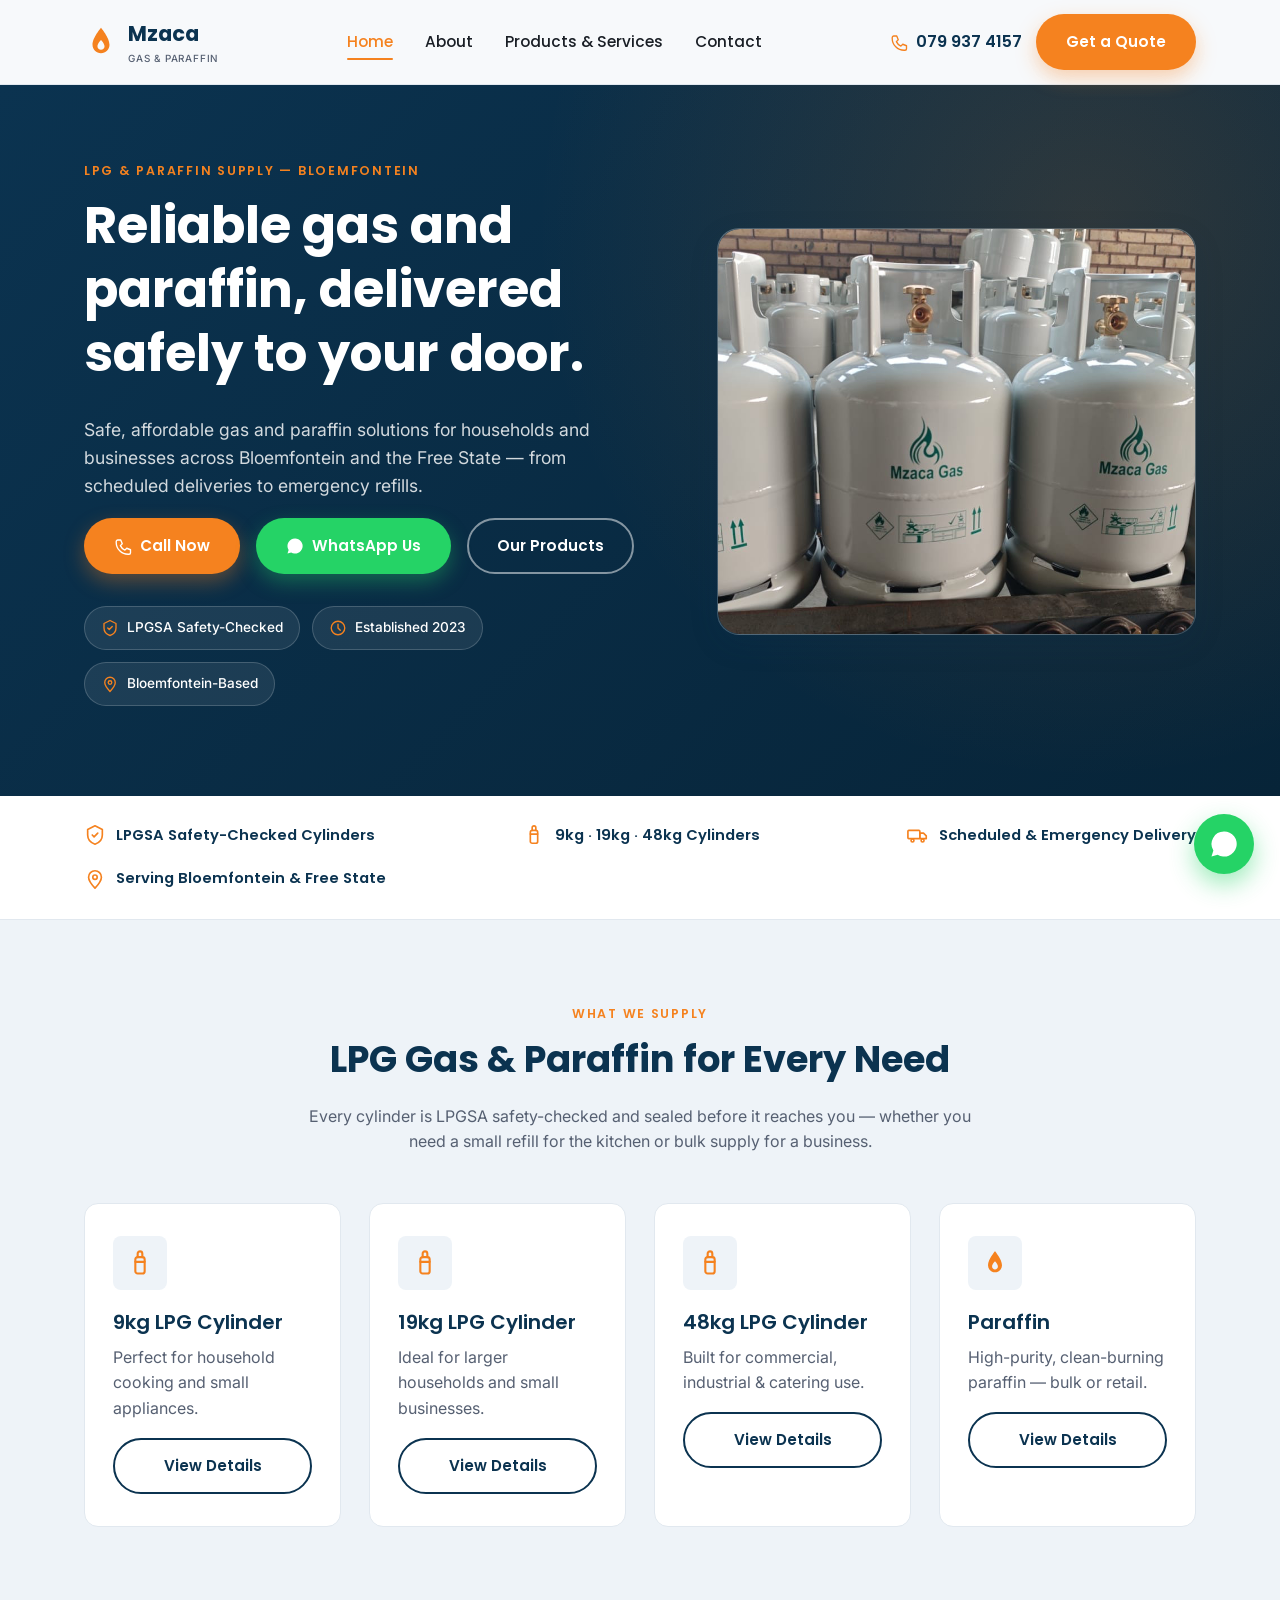
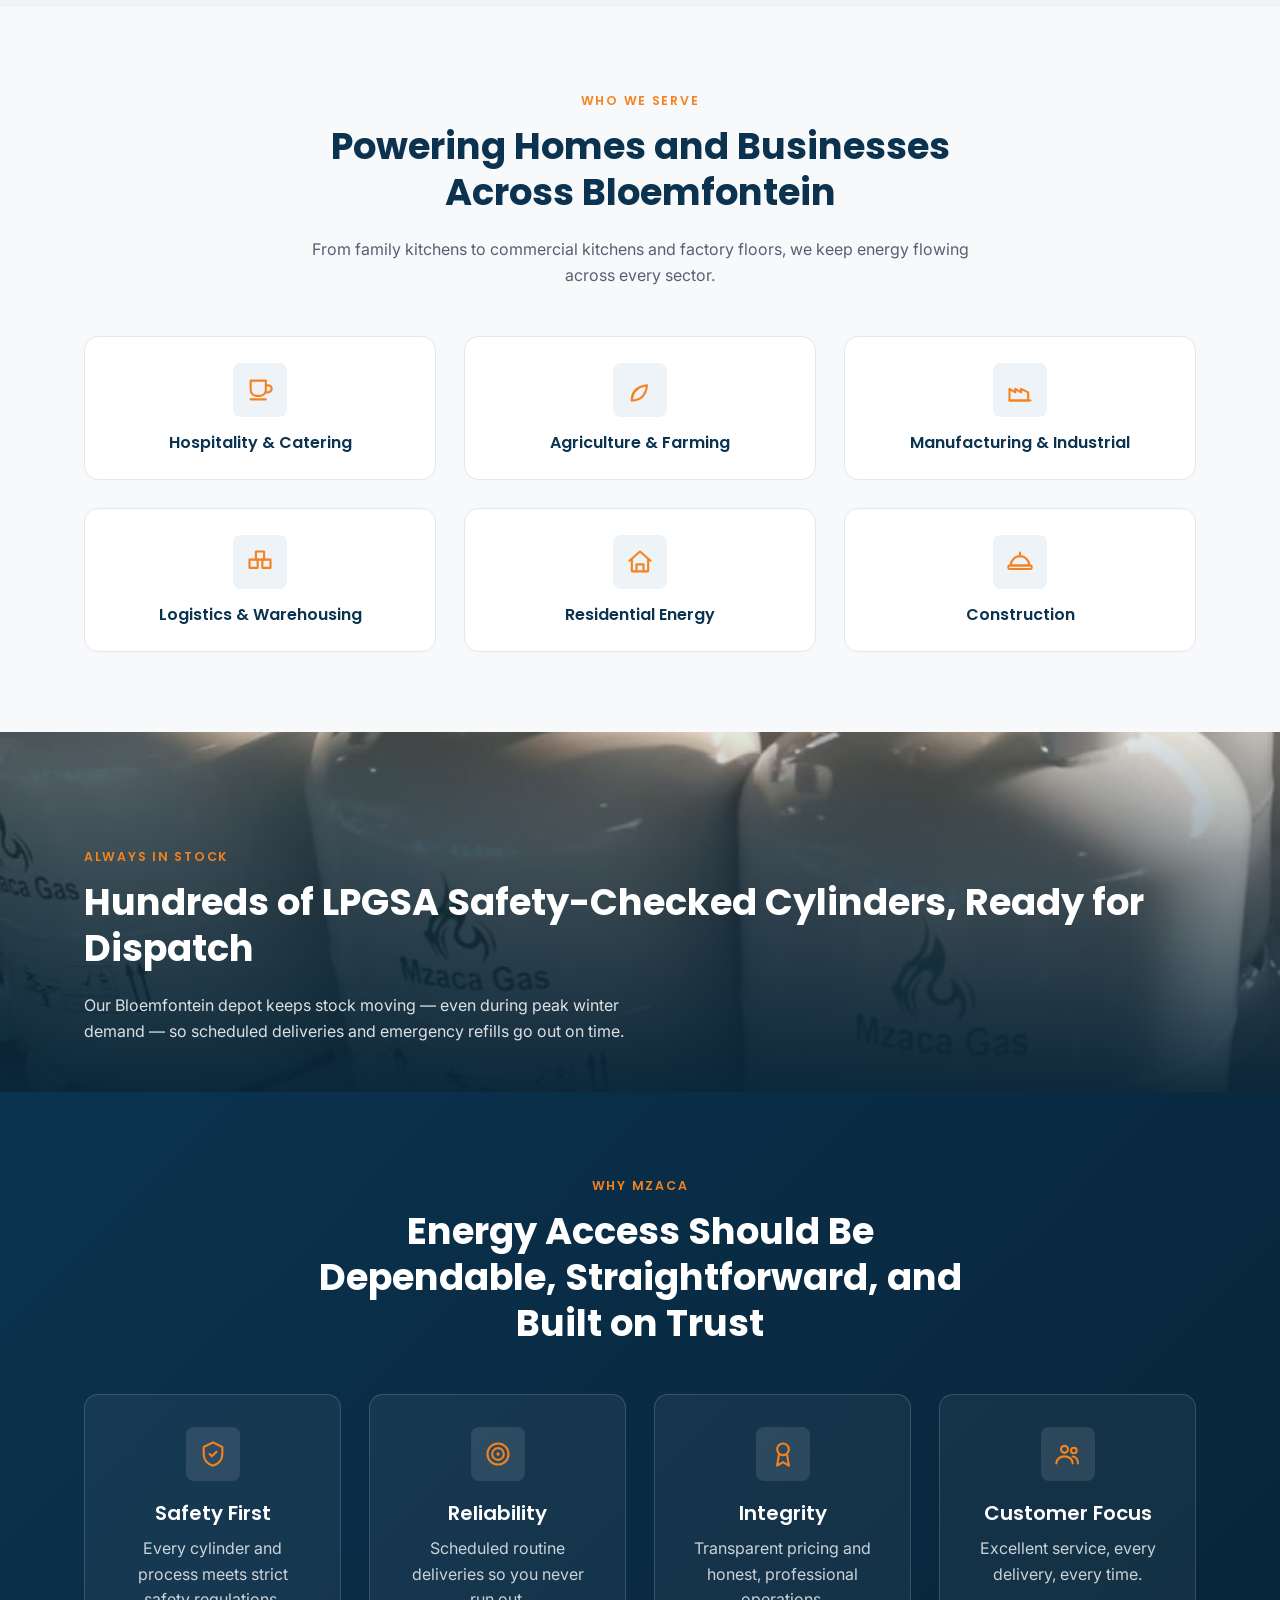
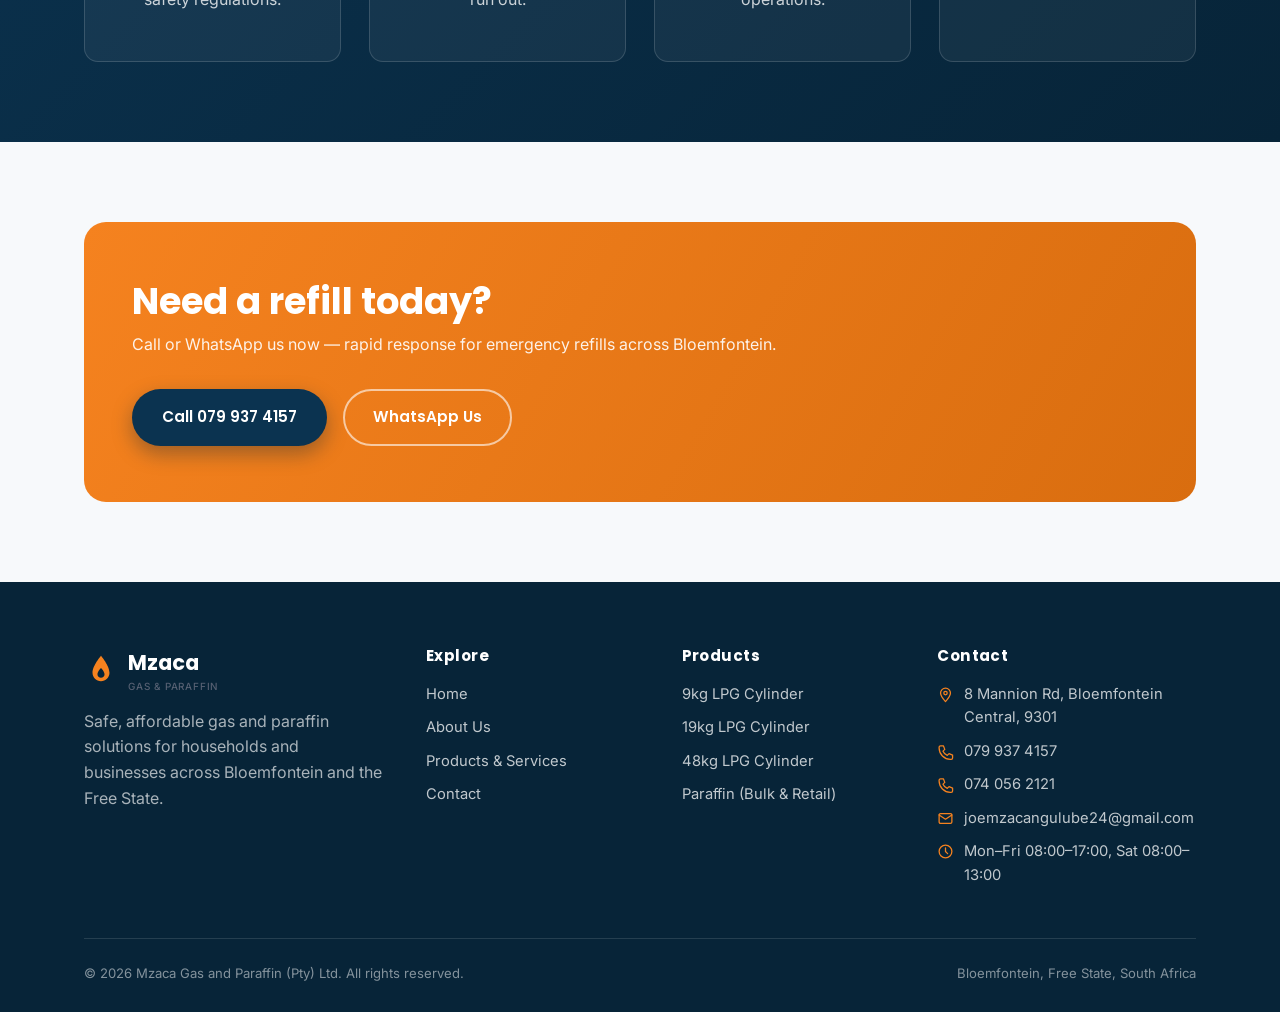
==== index.html @ ea958f6e "Initial version of Mzaca Gas and Paraffin website Static multi-page site (Home, About, Products & Se" ====
<!DOCTYPE html>
<html lang="en-ZA">
<head>
<meta charset="UTF-8">
<meta name="viewport" content="width=device-width, initial-scale=1.0">
<title>Mzaca Gas and Paraffin | LPG Gas &amp; Paraffin Delivery in Bloemfontein</title>
<meta name="description" content="Mzaca Gas and Paraffin (Pty) Ltd supplies safe, LPGSA-checked LPG gas cylinders (9kg, 19kg, 48kg) and quality paraffin to homes and businesses in Bloemfontein and the Free State. Scheduled and emergency delivery available.">
<meta name="keywords" content="gas Bloemfontein, LPG Bloemfontein, paraffin Bloemfontein, gas delivery Free State, 9kg gas cylinder, 19kg gas cylinder, 48kg gas cylinder">
<link rel="canonical" href="https://www.mzacagasparaffin.com/">
<meta property="og:type" content="website">
<meta property="og:site_name" content="Mzaca Gas and Paraffin">
<meta property="og:title" content="Mzaca Gas and Paraffin | LPG Gas &amp; Paraffin Delivery in Bloemfontein">
<meta property="og:description" content="Safe, affordable gas and paraffin solutions for households and businesses in Bloemfontein, Free State.">
<meta property="og:url" content="https://www.mzacagasparaffin.com/">
<meta name="theme-color" content="#0b3350">
<link rel="icon" type="image/svg+xml" href="data:image/svg+xml,%3Csvg xmlns='http://www.w3.org/2000/svg' viewBox='0 0 24 24'%3E%3Crect width='24' height='24' rx='6' fill='%230B3350'/%3E%3Cpath fill='%23F5821F' fill-rule='evenodd' clip-rule='evenodd' d='M12 3C12 3 7 9.5 7 14C7 17.31 9.24 20 12 20C14.76 20 17 17.31 17 14C17 9.5 12 3 12 3ZM12 17.5C10.9 17.5 10 16.6 10 15.4C10 13.8 12 11.8 12 11.8C12 11.8 14 13.8 14 15.4C14 16.6 13.1 17.5 12 17.5Z'/%3E%3C/svg%3E">
<link rel="preconnect" href="https://fonts.googleapis.com">
<link rel="preconnect" href="https://fonts.gstatic.com" crossorigin>
<link href="https://fonts.googleapis.com/css2?family=Inter:wght@400;500;600;700&family=Poppins:wght@600;700&display=swap" rel="stylesheet">
<link rel="stylesheet" href="assets/css/style.css">
<script type="application/ld+json">
{
  "@context": "https://schema.org",
  "@type": "LocalBusiness",
  "name": "Mzaca Gas and Paraffin (Pty) Ltd",
  "image": "https://www.mzacagasparaffin.com/",
  "url": "https://www.mzacagasparaffin.com/",
  "telephone": "+27799374157",
  "email": "joemzacangulube24@gmail.com",
  "address": {
    "@type": "PostalAddress",
    "streetAddress": "8 Mannion Rd",
    "addressLocality": "Bloemfontein",
    "addressRegion": "Free State",
    "postalCode": "9301",
    "addressCountry": "ZA"
  },
  "areaServed": "Bloemfontein, Free State, South Africa",
  "openingHoursSpecification": [
    { "@type": "OpeningHoursSpecification", "dayOfWeek": ["Monday","Tuesday","Wednesday","Thursday","Friday"], "opens": "08:00", "closes": "17:00" },
    { "@type": "OpeningHoursSpecification", "dayOfWeek": "Saturday", "opens": "08:00", "closes": "13:00" }
  ],
  "priceRange": "$$"
}
</script>
</head>
<body>

<header class="site-header">
  <div class="container">
    <a href="index.html" class="brand">
      <svg class="flame-mark" viewBox="0 0 24 24" fill="currentColor"><path fill-rule="evenodd" clip-rule="evenodd" d="M12 2C12 2 6 9 6 14C6 17.31 8.69 20 12 20C15.31 20 18 17.31 18 14C18 9 12 2 12 2ZM12 17.5C10.62 17.5 9.5 16.38 9.5 15C9.5 13 12 10.5 12 10.5C12 10.5 14.5 13 14.5 15C14.5 16.38 13.38 17.5 12 17.5Z"/></svg>
      <span>Mzaca<span class="brand-sub">Gas &amp; Paraffin</span></span>
    </a>
    <button class="nav-toggle" aria-label="Toggle navigation" aria-expanded="false">
      <svg viewBox="0 0 24 24" fill="none" stroke="currentColor" stroke-width="1.8" stroke-linecap="round"><line x1="3" y1="6" x2="21" y2="6"/><line x1="3" y1="12" x2="21" y2="12"/><line x1="3" y1="18" x2="21" y2="18"/></svg>
    </button>
    <nav class="main-nav" aria-label="Primary">
      <ul>
        <li><a href="index.html" aria-current="page">Home</a></li>
        <li><a href="about.html">About</a></li>
        <li><a href="services.html">Products &amp; Services</a></li>
        <li><a href="contact.html">Contact</a></li>
      </ul>
    </nav>
    <div class="header-actions">
      <a class="header-call" href="tel:+27799374157">
        <svg viewBox="0 0 24 24" fill="none" stroke="currentColor" stroke-width="1.8" stroke-linecap="round" stroke-linejoin="round"><path d="M5 4h4l2 5-2.5 2.5a12 12 0 0 0 6 6L17 15l5 2v4a2 2 0 0 1-2 2A16 16 0 0 1 3 6a2 2 0 0 1 2-2z"/></svg>
        <span>079 937 4157</span>
      </a>
      <a class="btn btn-primary" href="contact.html">Get a Quote</a>
    </div>
  </div>
</header>

<section class="hero">
  <div class="container">
    <div class="hero-copy">
      <span class="eyebrow">LPG &amp; Paraffin Supply — Bloemfontein</span>
      <h1>Reliable gas and paraffin, delivered safely to your door.</h1>
      <p class="lead">Safe, affordable gas and paraffin solutions for households and businesses across Bloemfontein and the Free State — from scheduled deliveries to emergency refills.</p>
      <div class="cta-row">
        <a class="btn btn-primary" href="tel:+27799374157">
          <svg viewBox="0 0 24 24" fill="none" stroke="currentColor" stroke-width="1.8" stroke-linecap="round" stroke-linejoin="round"><path d="M5 4h4l2 5-2.5 2.5a12 12 0 0 0 6 6L17 15l5 2v4a2 2 0 0 1-2 2A16 16 0 0 1 3 6a2 2 0 0 1 2-2z"/></svg>
          Call Now
        </a>
        <a class="btn btn-whatsapp" href="https://wa.me/27799374157?text=Hi%20Mzaca%2C%20I%27d%20like%20to%20find%20out%20more%20about%20your%20gas%20and%20paraffin%20supply." target="_blank" rel="noopener">
          <svg viewBox="0 0 24 24" fill="currentColor"><path d="M12 2a10 10 0 0 0-8.5 15.2L2 22l4.9-1.5A10 10 0 1 0 12 2z"/></svg>
          WhatsApp Us
        </a>
        <a class="btn btn-outline" href="services.html">Our Products</a>
      </div>
      <div class="hero-badges">
        <span class="hero-badge">
          <svg viewBox="0 0 24 24" fill="none" stroke="currentColor" stroke-width="1.8" stroke-linecap="round" stroke-linejoin="round"><path d="M12 2l8 4v6c0 5-3.5 8.5-8 10-4.5-1.5-8-5-8-10V6l8-4z"/><path d="M9 12l2 2 4-4"/></svg>
          LPGSA Safety-Checked
        </span>
        <span class="hero-badge">
          <svg viewBox="0 0 24 24" fill="none" stroke="currentColor" stroke-width="1.8" stroke-linecap="round" stroke-linejoin="round"><circle cx="12" cy="12" r="9"/><path d="M12 7v5l3 3"/></svg>
          Established 2023
        </span>
        <span class="hero-badge">
          <svg viewBox="0 0 24 24" fill="none" stroke="currentColor" stroke-width="1.8" stroke-linecap="round" stroke-linejoin="round"><path d="M12 22s7-7.58 7-12A7 7 0 0 0 5 10c0 4.42 7 12 7 12z"/><circle cx="12" cy="10" r="2.4"/></svg>
          Bloemfontein-Based
        </span>
      </div>
    </div>
    <div class="hero-art">
      <div class="art-panel">
        <img src="assets/images/cylinders-lineup.jpg" alt="LPGSA safety-checked Mzaca Gas cylinders lined up ready for delivery" width="1280" height="720">
      </div>
    </div>
  </div>
</section>

<div class="trust-strip">
  <div class="container">
    <span class="trust-item">
      <svg viewBox="0 0 24 24" fill="none" stroke="currentColor" stroke-width="1.8" stroke-linecap="round" stroke-linejoin="round"><path d="M12 2l8 4v6c0 5-3.5 8.5-8 10-4.5-1.5-8-5-8-10V6l8-4z"/><path d="M9 12l2 2 4-4"/></svg>
      LPGSA Safety-Checked Cylinders
    </span>
    <span class="trust-item">
      <svg viewBox="0 0 24 24" fill="none" stroke="currentColor" stroke-width="1.8" stroke-linecap="round" stroke-linejoin="round"><rect x="8" y="7" width="8" height="14" rx="2"/><path d="M10 7V4a2 2 0 0 1 2-2 2 2 0 0 1 2 2v3"/><line x1="8" y1="11" x2="16" y2="11"/></svg>
      9kg · 19kg · 48kg Cylinders
    </span>
    <span class="trust-item">
      <svg viewBox="0 0 24 24" fill="none" stroke="currentColor" stroke-width="1.8" stroke-linecap="round" stroke-linejoin="round"><rect x="1" y="7" width="13" height="9" rx="1"/><path d="M14 10h4l3 3v3h-7z"/><circle cx="6" cy="18" r="1.6"/><circle cx="17" cy="18" r="1.6"/></svg>
      Scheduled &amp; Emergency Delivery
    </span>
    <span class="trust-item">
      <svg viewBox="0 0 24 24" fill="none" stroke="currentColor" stroke-width="1.8" stroke-linecap="round" stroke-linejoin="round"><path d="M12 22s7-7.58 7-12A7 7 0 0 0 5 10c0 4.42 7 12 7 12z"/><circle cx="12" cy="10" r="2.4"/></svg>
      Serving Bloemfontein &amp; Free State
    </span>
  </div>
</div>

<section class="section section--alt">
  <div class="container">
    <div class="section-head">
      <span class="eyebrow">What We Supply</span>
      <h2>LPG Gas &amp; Paraffin for Every Need</h2>
      <p>Every cylinder is LPGSA safety-checked and sealed before it reaches you — whether you need a small refill for the kitchen or bulk supply for a business.</p>
    </div>
    <div class="grid grid-4">
      <div class="card card--product">
        <div class="card-icon">
          <svg viewBox="0 0 24 24" fill="none" stroke="currentColor" stroke-width="1.8" stroke-linecap="round" stroke-linejoin="round"><rect x="8" y="7" width="8" height="14" rx="2"/><path d="M10 7V4a2 2 0 0 1 2-2 2 2 0 0 1 2 2v3"/><line x1="8" y1="11" x2="16" y2="11"/></svg>
        </div>
        <h3>9kg LPG Cylinder</h3>
        <p>Perfect for household cooking and small appliances.</p>
        <a class="btn btn-navy-outline btn-block" href="services.html">View Details</a>
      </div>
      <div class="card card--product">
        <div class="card-icon">
          <svg viewBox="0 0 24 24" fill="none" stroke="currentColor" stroke-width="1.8" stroke-linecap="round" stroke-linejoin="round"><rect x="8" y="7" width="8" height="14" rx="2"/><path d="M10 7V4a2 2 0 0 1 2-2 2 2 0 0 1 2 2v3"/><line x1="8" y1="11" x2="16" y2="11"/></svg>
        </div>
        <h3>19kg LPG Cylinder</h3>
        <p>Ideal for larger households and small businesses.</p>
        <a class="btn btn-navy-outline btn-block" href="services.html">View Details</a>
      </div>
      <div class="card card--product">
        <div class="card-icon">
          <svg viewBox="0 0 24 24" fill="none" stroke="currentColor" stroke-width="1.8" stroke-linecap="round" stroke-linejoin="round"><rect x="8" y="7" width="8" height="14" rx="2"/><path d="M10 7V4a2 2 0 0 1 2-2 2 2 0 0 1 2 2v3"/><line x1="8" y1="11" x2="16" y2="11"/></svg>
        </div>
        <h3>48kg LPG Cylinder</h3>
        <p>Built for commercial, industrial &amp; catering use.</p>
        <a class="btn btn-navy-outline btn-block" href="services.html">View Details</a>
      </div>
      <div class="card card--product">
        <div class="card-icon">
          <svg viewBox="0 0 24 24" fill="currentColor"><path fill-rule="evenodd" clip-rule="evenodd" d="M12 2C12 2 6 9 6 14C6 17.31 8.69 20 12 20C15.31 20 18 17.31 18 14C18 9 12 2 12 2ZM12 17.5C10.62 17.5 9.5 16.38 9.5 15C9.5 13 12 10.5 12 10.5C12 10.5 14.5 13 14.5 15C14.5 16.38 13.38 17.5 12 17.5Z"/></svg>
        </div>
        <h3>Paraffin</h3>
        <p>High-purity, clean-burning paraffin — bulk or retail.</p>
        <a class="btn btn-navy-outline btn-block" href="services.html">View Details</a>
      </div>
    </div>
  </div>
</section>

<section class="section">
  <div class="container">
    <div class="section-head">
      <span class="eyebrow">Who We Serve</span>
      <h2>Powering Homes and Businesses Across Bloemfontein</h2>
      <p>From family kitchens to commercial kitchens and factory floors, we keep energy flowing across every sector.</p>
    </div>
    <div class="grid grid-3">
      <div class="industry-card">
        <div class="card-icon">
          <svg viewBox="0 0 24 24" fill="none" stroke="currentColor" stroke-width="1.8" stroke-linecap="round" stroke-linejoin="round"><path d="M4 4h13v8a5 5 0 0 1-5 5H9a5 5 0 0 1-5-5V4z"/><path d="M17 8h2a3 3 0 0 1 0 6h-2"/><line x1="4" y1="20" x2="17" y2="20"/></svg>
        </div>
        <h3>Hospitality &amp; Catering</h3>
      </div>
      <div class="industry-card">
        <div class="card-icon">
          <svg viewBox="0 0 24 24" fill="none" stroke="currentColor" stroke-width="1.8" stroke-linecap="round" stroke-linejoin="round"><path d="M5 21c8 0 12-5 13-13-8 1-13 5-13 13z"/><path d="M5 21c0-5 2-8 5-10"/></svg>
        </div>
        <h3>Agriculture &amp; Farming</h3>
      </div>
      <div class="industry-card">
        <div class="card-icon">
          <svg viewBox="0 0 24 24" fill="none" stroke="currentColor" stroke-width="1.8" stroke-linecap="round" stroke-linejoin="round"><path d="M3 21V11l5 3v-3l5 3v-3l6 3v7z"/><path d="M3 21h18"/></svg>
        </div>
        <h3>Manufacturing &amp; Industrial</h3>
      </div>
      <div class="industry-card">
        <div class="card-icon">
          <svg viewBox="0 0 24 24" fill="none" stroke="currentColor" stroke-width="1.8" stroke-linecap="round" stroke-linejoin="round"><rect x="3" y="10" width="7" height="7"/><rect x="14" y="10" width="7" height="7"/><rect x="8.5" y="3" width="7" height="7"/></svg>
        </div>
        <h3>Logistics &amp; Warehousing</h3>
      </div>
      <div class="industry-card">
        <div class="card-icon">
          <svg viewBox="0 0 24 24" fill="none" stroke="currentColor" stroke-width="1.8" stroke-linecap="round" stroke-linejoin="round"><path d="M3 11l9-8 9 8"/><path d="M5 10v10h14V10"/><path d="M9 20v-6h6v6"/></svg>
        </div>
        <h3>Residential Energy</h3>
      </div>
      <div class="industry-card">
        <div class="card-icon">
          <svg viewBox="0 0 24 24" fill="none" stroke="currentColor" stroke-width="1.8" stroke-linecap="round" stroke-linejoin="round"><path d="M4 15a8 8 0 0 1 16 0z"/><rect x="2" y="15" width="20" height="3" rx="1"/><line x1="12" y1="7" x2="12" y2="4"/></svg>
        </div>
        <h3>Construction</h3>
      </div>
    </div>
  </div>
</section>

<section class="image-band" style="background-image:url('assets/images/cylinders-warehouse.jpg');">
  <div class="container">
    <span class="eyebrow">Always In Stock</span>
    <h2>Hundreds of LPGSA Safety-Checked Cylinders, Ready for Dispatch</h2>
    <p>Our Bloemfontein depot keeps stock moving — even during peak winter demand — so scheduled deliveries and emergency refills go out on time.</p>
  </div>
</section>

<section class="section section--navy">
  <div class="container">
    <div class="section-head">
      <span class="eyebrow">Why Mzaca</span>
      <h2>Energy Access Should Be Dependable, Straightforward, and Built on Trust</h2>
    </div>
    <div class="grid grid-4">
      <div class="card value-card" style="background:rgba(255,255,255,0.05); border-color:rgba(255,255,255,0.15);">
        <div class="card-icon" style="background:rgba(255,255,255,0.1);">
          <svg viewBox="0 0 24 24" fill="none" stroke="currentColor" stroke-width="1.8" stroke-linecap="round" stroke-linejoin="round"><path d="M12 2l8 4v6c0 5-3.5 8.5-8 10-4.5-1.5-8-5-8-10V6l8-4z"/><path d="M9 12l2 2 4-4"/></svg>
        </div>
        <h3 style="color:#fff;">Safety First</h3>
        <p>Every cylinder and process meets strict safety regulations.</p>
      </div>
      <div class="card value-card" style="background:rgba(255,255,255,0.05); border-color:rgba(255,255,255,0.15);">
        <div class="card-icon" style="background:rgba(255,255,255,0.1);">
          <svg viewBox="0 0 24 24" fill="none" stroke="currentColor" stroke-width="1.8" stroke-linecap="round" stroke-linejoin="round"><circle cx="12" cy="12" r="9"/><circle cx="12" cy="12" r="5"/><circle cx="12" cy="12" r="1.4" fill="currentColor" stroke="none"/></svg>
        </div>
        <h3 style="color:#fff;">Reliability</h3>
        <p>Scheduled routine deliveries so you never run out.</p>
      </div>
      <div class="card value-card" style="background:rgba(255,255,255,0.05); border-color:rgba(255,255,255,0.15);">
        <div class="card-icon" style="background:rgba(255,255,255,0.1);">
          <svg viewBox="0 0 24 24" fill="none" stroke="currentColor" stroke-width="1.8" stroke-linecap="round" stroke-linejoin="round"><circle cx="12" cy="8" r="5"/><path d="M8.5 12.5L7 22l5-3 5 3-1.5-9.5"/></svg>
        </div>
        <h3 style="color:#fff;">Integrity</h3>
        <p>Transparent pricing and honest, professional operations.</p>
      </div>
      <div class="card value-card" style="background:rgba(255,255,255,0.05); border-color:rgba(255,255,255,0.15);">
        <div class="card-icon" style="background:rgba(255,255,255,0.1);">
          <svg viewBox="0 0 24 24" fill="none" stroke="currentColor" stroke-width="1.8" stroke-linecap="round" stroke-linejoin="round"><circle cx="9" cy="8" r="3"/><path d="M2 20c0-3.3 3-6 7-6s7 2.7 7 6"/><circle cx="17" cy="9" r="2.4"/><path d="M16 14.2c2.6.4 4.5 2.4 4.5 5.8"/></svg>
        </div>
        <h3 style="color:#fff;">Customer Focus</h3>
        <p>Excellent service, every delivery, every time.</p>
      </div>
    </div>
  </div>
</section>

<section class="section">
  <div class="container">
    <div class="cta-banner">
      <div>
        <h2>Need a refill today?</h2>
        <p>Call or WhatsApp us now — rapid response for emergency refills across Bloemfontein.</p>
      </div>
      <div class="cta-row">
        <a class="btn btn-primary" href="tel:+27799374157">Call 079 937 4157</a>
        <a class="btn btn-outline" style="border-color:rgba(255,255,255,0.6); color:#fff;" href="https://wa.me/27799374157" target="_blank" rel="noopener">WhatsApp Us</a>
      </div>
    </div>
  </div>
</section>

<footer class="site-footer">
  <div class="container">
    <div class="footer-grid">
      <div class="footer-brand">
        <a href="index.html" class="brand">
          <svg class="flame-mark" viewBox="0 0 24 24" fill="currentColor"><path fill-rule="evenodd" clip-rule="evenodd" d="M12 2C12 2 6 9 6 14C6 17.31 8.69 20 12 20C15.31 20 18 17.31 18 14C18 9 12 2 12 2ZM12 17.5C10.62 17.5 9.5 16.38 9.5 15C9.5 13 12 10.5 12 10.5C12 10.5 14.5 13 14.5 15C14.5 16.38 13.38 17.5 12 17.5Z"/></svg>
          <span>Mzaca<span class="brand-sub">Gas &amp; Paraffin</span></span>
        </a>
        <p>Safe, affordable gas and paraffin solutions for households and businesses across Bloemfontein and the Free State.</p>
      </div>
      <div>
        <h4>Explore</h4>
        <ul>
          <li><a href="index.html">Home</a></li>
          <li><a href="about.html">About Us</a></li>
          <li><a href="services.html">Products &amp; Services</a></li>
          <li><a href="contact.html">Contact</a></li>
        </ul>
      </div>
      <div>
        <h4>Products</h4>
        <ul>
          <li><a href="services.html">9kg LPG Cylinder</a></li>
          <li><a href="services.html">19kg LPG Cylinder</a></li>
          <li><a href="services.html">48kg LPG Cylinder</a></li>
          <li><a href="services.html">Paraffin (Bulk &amp; Retail)</a></li>
        </ul>
      </div>
      <div>
        <h4>Contact</h4>
        <ul class="footer-contact">
          <li>
            <svg viewBox="0 0 24 24" fill="none" stroke="currentColor" stroke-width="1.8" stroke-linecap="round" stroke-linejoin="round"><path d="M12 22s7-7.58 7-12A7 7 0 0 0 5 10c0 4.42 7 12 7 12z"/><circle cx="12" cy="10" r="2.4"/></svg>
            <span>8 Mannion Rd, Bloemfontein Central, 9301</span>
          </li>
          <li>
            <svg viewBox="0 0 24 24" fill="none" stroke="currentColor" stroke-width="1.8" stroke-linecap="round" stroke-linejoin="round"><path d="M5 4h4l2 5-2.5 2.5a12 12 0 0 0 6 6L17 15l5 2v4a2 2 0 0 1-2 2A16 16 0 0 1 3 6a2 2 0 0 1 2-2z"/></svg>
            <a href="tel:+27799374157">079 937 4157</a>
          </li>
          <li>
            <svg viewBox="0 0 24 24" fill="none" stroke="currentColor" stroke-width="1.8" stroke-linecap="round" stroke-linejoin="round"><path d="M5 4h4l2 5-2.5 2.5a12 12 0 0 0 6 6L17 15l5 2v4a2 2 0 0 1-2 2A16 16 0 0 1 3 6a2 2 0 0 1 2-2z"/></svg>
            <a href="tel:+27740562121">074 056 2121</a>
          </li>
          <li>
            <svg viewBox="0 0 24 24" fill="none" stroke="currentColor" stroke-width="1.8" stroke-linecap="round" stroke-linejoin="round"><rect x="3" y="5" width="18" height="14" rx="2"/><path d="M3 7l9 6 9-6"/></svg>
            <a href="mailto:joemzacangulube24@gmail.com">joemzacangulube24@gmail.com</a>
          </li>
          <li>
            <svg viewBox="0 0 24 24" fill="none" stroke="currentColor" stroke-width="1.8" stroke-linecap="round" stroke-linejoin="round"><circle cx="12" cy="12" r="9"/><path d="M12 7v5l3 3"/></svg>
            <span>Mon&ndash;Fri 08:00&ndash;17:00, Sat 08:00&ndash;13:00</span>
          </li>
        </ul>
      </div>
    </div>
    <div class="footer-bottom">
      <span>&copy; 2026 Mzaca Gas and Paraffin (Pty) Ltd. All rights reserved.</span>
      <span>Bloemfontein, Free State, South Africa</span>
    </div>
  </div>
</footer>

<a class="whatsapp-float" href="https://wa.me/27799374157?text=Hi%20Mzaca%2C%20I%27d%20like%20to%20find%20out%20more%20about%20your%20gas%20and%20paraffin%20supply." target="_blank" rel="noopener" aria-label="Chat with us on WhatsApp">
  <svg viewBox="0 0 24 24" fill="currentColor"><path d="M12 2a10 10 0 0 0-8.5 15.2L2 22l4.9-1.5A10 10 0 1 0 12 2z"/></svg>
</a>

<script src="assets/js/main.js"></script>
</body>
</html>
---- assets/css/style.css ----
/* ==========================================================================
   Mzaca Gas and Paraffin — Design System
   ========================================================================== */

:root {
  --color-navy: #0b3350;
  --color-navy-light: #124873;
  --color-navy-dark: #072438;
  --color-orange: #f5821f;
  --color-orange-dark: #d96d0f;
  --color-whatsapp: #25d366;
  --color-whatsapp-dark: #1ea952;
  --color-bg: #f7f9fb;
  --color-bg-alt: #eef3f8;
  --color-white: #ffffff;
  --color-text: #1a1f26;
  --color-text-muted: #566072;
  --color-border: #e1e8ef;

  --font-heading: "Poppins", "Segoe UI", system-ui, -apple-system, sans-serif;
  --font-body: "Inter", "Segoe UI", system-ui, -apple-system, sans-serif;

  --container-width: 1160px;
  --radius-sm: 8px;
  --radius-md: 14px;
  --radius-lg: 22px;
  --shadow-sm: 0 2px 8px rgba(11, 51, 80, 0.08);
  --shadow-md: 0 10px 30px rgba(11, 51, 80, 0.12);
  --transition: 0.2s ease;
}

/* ---------- Reset ---------- */
*, *::before, *::after { box-sizing: border-box; }
html { scroll-behavior: smooth; }
body {
  margin: 0;
  font-family: var(--font-body);
  color: var(--color-text);
  background: var(--color-bg);
  line-height: 1.6;
  -webkit-font-smoothing: antialiased;
}
img, svg { max-width: 100%; display: block; }
a { color: inherit; text-decoration: none; }
ul { list-style: none; margin: 0; padding: 0; }
h1, h2, h3, h4 {
  font-family: var(--font-heading);
  color: var(--color-navy);
  line-height: 1.25;
  margin: 0 0 0.6em;
}
p { margin: 0 0 1em; color: var(--color-text-muted); }
button { font-family: inherit; cursor: pointer; }

.container {
  width: 100%;
  max-width: var(--container-width);
  margin: 0 auto;
  padding: 0 24px;
}

.section {
  padding: 80px 0;
}
.section--alt { background: var(--color-bg-alt); }
.section--navy {
  background: linear-gradient(135deg, var(--color-navy) 0%, var(--color-navy-dark) 100%);
  color: var(--color-white);
}
.section--navy h2, .section--navy h3 { color: var(--color-white); }
.section--navy p { color: rgba(255,255,255,0.78); }

.section-head {
  text-align: center;
  max-width: 680px;
  margin: 0 auto 48px;
}
.eyebrow {
  display: inline-block;
  font-family: var(--font-heading);
  font-weight: 600;
  font-size: 0.78rem;
  letter-spacing: 0.14em;
  text-transform: uppercase;
  color: var(--color-orange);
  margin-bottom: 12px;
}
.section--navy .eyebrow { color: var(--color-orange); }
h1 { font-size: clamp(2.1rem, 4.2vw, 3.2rem); font-weight: 700; }
h2 { font-size: clamp(1.6rem, 3vw, 2.3rem); font-weight: 700; }
h3 { font-size: 1.25rem; font-weight: 600; }

/* ---------- Buttons ---------- */
.btn {
  display: inline-flex;
  align-items: center;
  justify-content: center;
  gap: 8px;
  padding: 14px 28px;
  border-radius: 999px;
  font-family: var(--font-heading);
  font-weight: 600;
  font-size: 0.95rem;
  border: 2px solid transparent;
  transition: transform var(--transition), box-shadow var(--transition), background var(--transition), color var(--transition);
  white-space: nowrap;
}
.btn svg { width: 18px; height: 18px; flex-shrink: 0; }
.btn:hover { transform: translateY(-2px); }
.btn-primary {
  background: var(--color-orange);
  color: var(--color-white);
  box-shadow: 0 8px 20px rgba(245, 130, 31, 0.35);
}
.btn-primary:hover { background: var(--color-orange-dark); }
.btn-outline {
  background: transparent;
  border-color: rgba(255,255,255,0.5);
  color: var(--color-white);
}
.btn-outline:hover { background: rgba(255,255,255,0.12); border-color: var(--color-white); }
.btn-navy-outline {
  background: transparent;
  border-color: var(--color-navy);
  color: var(--color-navy);
}
.btn-navy-outline:hover { background: var(--color-navy); color: var(--color-white); }
.btn-whatsapp {
  background: var(--color-whatsapp);
  color: var(--color-white);
  box-shadow: 0 8px 20px rgba(37, 211, 102, 0.35);
}
.btn-whatsapp:hover { background: var(--color-whatsapp-dark); }
.btn-block { width: 100%; }

.cta-row {
  display: flex;
  flex-wrap: wrap;
  gap: 16px;
}

/* ---------- Header / Nav ---------- */
.site-header {
  position: sticky;
  top: 0;
  z-index: 100;
  background: rgba(247, 249, 251, 0.92);
  backdrop-filter: blur(10px);
  border-bottom: 1px solid var(--color-border);
}
.site-header .container {
  display: flex;
  align-items: center;
  justify-content: space-between;
  height: 84px;
}
.brand {
  display: flex;
  align-items: center;
  gap: 10px;
  font-family: var(--font-heading);
  font-weight: 700;
  font-size: 1.3rem;
  color: var(--color-navy);
}
.brand .flame-mark { width: 34px; height: 34px; color: var(--color-orange); }
.brand-sub {
  display: block;
  font-family: var(--font-body);
  font-weight: 500;
  font-size: 0.62rem;
  letter-spacing: 0.08em;
  text-transform: uppercase;
  color: var(--color-text-muted);
}

.nav-toggle {
  display: none;
  background: none;
  border: none;
  padding: 8px;
}
.nav-toggle svg { width: 28px; height: 28px; color: var(--color-navy); }

.main-nav ul {
  display: flex;
  align-items: center;
  gap: 32px;
}
.main-nav a {
  font-family: var(--font-heading);
  font-weight: 500;
  font-size: 0.96rem;
  color: var(--color-text);
  position: relative;
  padding: 6px 0;
  transition: color var(--transition);
}
.main-nav a:hover, .main-nav a[aria-current="page"] { color: var(--color-orange); }
.main-nav a[aria-current="page"]::after {
  content: "";
  position: absolute;
  left: 0; right: 0; bottom: -2px;
  height: 2px;
  background: var(--color-orange);
  border-radius: 2px;
}
.header-actions { display: flex; align-items: center; gap: 14px; }
.header-call {
  display: flex;
  align-items: center;
  gap: 8px;
  font-family: var(--font-heading);
  font-weight: 600;
  color: var(--color-navy);
}
.header-call svg { width: 18px; height: 18px; color: var(--color-orange); }

/* ---------- Hero ---------- */
.hero {
  padding: 72px 0 90px;
  background:
    radial-gradient(circle at 85% 20%, rgba(245,130,31,0.16), transparent 45%),
    linear-gradient(135deg, var(--color-navy) 0%, var(--color-navy-dark) 100%);
  color: var(--color-white);
  overflow: hidden;
  position: relative;
}
.hero .container {
  display: grid;
  grid-template-columns: 1.1fr 0.9fr;
  gap: 48px;
  align-items: center;
}
.hero h1 { color: var(--color-white); }
.hero p.lead { color: rgba(255,255,255,0.82); font-size: 1.1rem; max-width: 520px; }
.hero-badges {
  display: flex;
  flex-wrap: wrap;
  gap: 12px;
  margin-top: 32px;
}
.hero-badge {
  display: flex;
  align-items: center;
  gap: 8px;
  background: rgba(255,255,255,0.08);
  border: 1px solid rgba(255,255,255,0.18);
  padding: 10px 16px;
  border-radius: 999px;
  font-size: 0.85rem;
  font-weight: 500;
}
.hero-badge svg { width: 18px; height: 18px; color: var(--color-orange); }

.hero-art {
  position: relative;
  display: flex;
  align-items: center;
  justify-content: center;
}
.hero-art .art-panel {
  width: 100%;
  aspect-ratio: 4 / 3.4;
  border-radius: var(--radius-lg);
  background: linear-gradient(160deg, rgba(255,255,255,0.14), rgba(255,255,255,0.03));
  border: 1px solid rgba(255,255,255,0.18);
  display: flex;
  align-items: center;
  justify-content: center;
}
.hero-art .art-panel svg { width: 46%; height: 46%; color: var(--color-orange); }
.hero-art .art-panel img {
  width: 100%;
  height: 100%;
  object-fit: cover;
  border-radius: inherit;
}
.hero-art .art-panel { overflow: hidden; box-shadow: var(--shadow-md); }

/* ---------- Trust strip ---------- */
.trust-strip {
  background: var(--color-white);
  border-bottom: 1px solid var(--color-border);
  padding: 28px 0;
}
.trust-strip .container {
  display: flex;
  flex-wrap: wrap;
  justify-content: space-between;
  gap: 20px;
}
.trust-item {
  display: flex;
  align-items: center;
  gap: 10px;
  font-family: var(--font-heading);
  font-weight: 600;
  font-size: 0.92rem;
  color: var(--color-navy);
}
.trust-item svg { width: 22px; height: 22px; color: var(--color-orange); flex-shrink: 0; }

/* ---------- Grids & Cards ---------- */
.grid {
  display: grid;
  gap: 28px;
}
.grid-3 { grid-template-columns: repeat(3, 1fr); }
.grid-4 { grid-template-columns: repeat(4, 1fr); }
.grid-2 { grid-template-columns: repeat(2, 1fr); }

.card {
  background: var(--color-white);
  border: 1px solid var(--color-border);
  border-radius: var(--radius-md);
  padding: 32px 28px;
  transition: transform var(--transition), box-shadow var(--transition);
}
.card:hover { transform: translateY(-4px); box-shadow: var(--shadow-md); }
.card-icon {
  width: 54px;
  height: 54px;
  border-radius: var(--radius-sm);
  background: var(--color-bg-alt);
  display: flex;
  align-items: center;
  justify-content: center;
  margin-bottom: 20px;
}
.card-icon svg { width: 28px; height: 28px; color: var(--color-orange); }
.card h3 { margin-bottom: 10px; }
.card ul { margin-top: 14px; }
.card ul li {
  display: flex;
  gap: 10px;
  align-items: flex-start;
  font-size: 0.92rem;
  color: var(--color-text-muted);
  margin-bottom: 8px;
}
.card ul li svg { width: 16px; height: 16px; color: var(--color-orange); flex-shrink: 0; margin-top: 3px; }

.card--product { position: relative; }
.card--product .price-tag {
  position: absolute;
  top: 28px;
  right: 28px;
  background: var(--color-bg-alt);
  color: var(--color-navy);
  font-family: var(--font-heading);
  font-weight: 700;
  font-size: 0.85rem;
  padding: 6px 14px;
  border-radius: 999px;
}

.industry-card {
  background: var(--color-white);
  border: 1px solid var(--color-border);
  border-radius: var(--radius-md);
  padding: 26px 20px;
  text-align: center;
  transition: transform var(--transition), box-shadow var(--transition), border-color var(--transition);
}
.industry-card:hover { transform: translateY(-4px); box-shadow: var(--shadow-sm); border-color: var(--color-orange); }
.industry-card .card-icon { margin: 0 auto 16px; }
.industry-card h3 { font-size: 1rem; margin-bottom: 0; }

.value-card { text-align: center; }
.value-card .card-icon { margin: 0 auto 20px; }

/* ---------- CTA banner ---------- */
.cta-banner {
  background: linear-gradient(120deg, var(--color-orange) 0%, var(--color-orange-dark) 100%);
  border-radius: var(--radius-lg);
  padding: 56px 48px;
  color: var(--color-white);
  display: flex;
  align-items: center;
  justify-content: space-between;
  gap: 32px;
  flex-wrap: wrap;
}
.cta-banner h2 { color: var(--color-white); margin-bottom: 8px; }
.cta-banner p { color: rgba(255,255,255,0.9); margin-bottom: 0; }
.cta-banner .btn-primary {
  background: var(--color-navy);
  box-shadow: 0 8px 20px rgba(7, 36, 56, 0.35);
}
.cta-banner .btn-primary:hover { background: var(--color-navy-dark); }

/* ---------- Footer ---------- */
.site-footer {
  background: var(--color-navy-dark);
  color: rgba(255,255,255,0.75);
  padding: 64px 0 28px;
}
.footer-grid {
  display: grid;
  grid-template-columns: 1.4fr 1fr 1fr 1.2fr;
  gap: 40px;
  padding-bottom: 40px;
  border-bottom: 1px solid rgba(255,255,255,0.12);
}
.footer-brand .brand { color: var(--color-white); margin-bottom: 14px; }
.footer-brand p { color: rgba(255,255,255,0.65); max-width: 300px; }
.site-footer h4 {
  color: var(--color-white);
  font-size: 0.95rem;
  letter-spacing: 0.03em;
  margin-bottom: 18px;
}
.site-footer ul li { margin-bottom: 10px; font-size: 0.92rem; }
.site-footer a:hover { color: var(--color-orange); }
.footer-contact li { display: flex; gap: 10px; align-items: flex-start; }
.footer-contact svg { width: 17px; height: 17px; color: var(--color-orange); flex-shrink: 0; margin-top: 3px; }
.footer-bottom {
  padding-top: 24px;
  display: flex;
  justify-content: space-between;
  flex-wrap: wrap;
  gap: 10px;
  font-size: 0.82rem;
  color: rgba(255,255,255,0.5);
}

/* ---------- Floating WhatsApp button ---------- */
.whatsapp-float {
  position: fixed;
  bottom: 26px;
  right: 26px;
  z-index: 200;
  width: 60px;
  height: 60px;
  border-radius: 50%;
  background: var(--color-whatsapp);
  display: flex;
  align-items: center;
  justify-content: center;
  box-shadow: 0 10px 24px rgba(37, 211, 102, 0.45);
  transition: transform var(--transition);
}
.whatsapp-float:hover { transform: scale(1.08); }
.whatsapp-float svg { width: 30px; height: 30px; color: var(--color-white); }

/* ---------- Page hero (interior pages) ---------- */
.page-hero {
  padding: 56px 0;
  background: linear-gradient(135deg, var(--color-navy) 0%, var(--color-navy-dark) 100%);
  color: var(--color-white);
  text-align: center;
}
.page-hero h1 { color: var(--color-white); margin-bottom: 10px; }
.page-hero p { color: rgba(255,255,255,0.78); max-width: 600px; margin: 0 auto; }
.breadcrumb {
  font-size: 0.85rem;
  color: rgba(255,255,255,0.6);
  margin-bottom: 14px;
}
.breadcrumb a:hover { color: var(--color-orange); }

.page-hero--photo {
  position: relative;
  background-size: cover;
  background-position: center;
  background-color: var(--color-navy-dark);
}
.page-hero--photo::before {
  content: "";
  position: absolute;
  inset: 0;
  background: linear-gradient(135deg, rgba(11,51,80,0.93) 0%, rgba(7,36,56,0.95) 100%);
}
.page-hero--photo .container { position: relative; z-index: 1; }

/* ---------- Full-width photo band ---------- */
.image-band {
  position: relative;
  min-height: 360px;
  background-size: cover;
  background-position: center;
  display: flex;
  align-items: flex-end;
}
.image-band::before {
  content: "";
  position: absolute;
  inset: 0;
  background: linear-gradient(0deg, rgba(7,36,56,0.94) 0%, rgba(7,36,56,0.55) 50%, rgba(7,36,56,0.1) 100%);
}
.image-band .container { position: relative; z-index: 1; padding-bottom: 48px; }
.image-band h2, .image-band p { color: var(--color-white); }
.image-band p { color: rgba(255,255,255,0.85); max-width: 560px; margin-bottom: 0; }
.image-band .eyebrow { color: var(--color-orange); }

/* ---------- About page specifics ---------- */
.split {
  display: grid;
  grid-template-columns: 1fr 1fr;
  gap: 56px;
  align-items: center;
}
.split-art {
  aspect-ratio: 1 / 1;
  border-radius: var(--radius-lg);
  background: var(--color-bg-alt);
  border: 1px solid var(--color-border);
  display: flex;
  align-items: center;
  justify-content: center;
  overflow: hidden;
  box-shadow: var(--shadow-sm);
}
.split-art svg { width: 42%; height: 42%; color: var(--color-orange); }
.split-art img { width: 100%; height: 100%; object-fit: cover; }

.timeline-tag {
  display: inline-flex;
  align-items: center;
  gap: 8px;
  background: var(--color-bg-alt);
  color: var(--color-navy);
  font-weight: 600;
  font-size: 0.85rem;
  padding: 8px 16px;
  border-radius: 999px;
  margin-bottom: 18px;
}

/* ---------- Contact page specifics ---------- */
.contact-layout {
  display: grid;
  grid-template-columns: 1fr 1.1fr;
  gap: 48px;
  align-items: start;
}
.contact-info-card {
  background: var(--color-white);
  border: 1px solid var(--color-border);
  border-radius: var(--radius-md);
  padding: 32px;
  margin-bottom: 24px;
}
.contact-line {
  display: flex;
  gap: 14px;
  align-items: flex-start;
  margin-bottom: 20px;
}
.contact-line:last-child { margin-bottom: 0; }
.contact-line .card-icon { width: 44px; height: 44px; flex-shrink: 0; margin-bottom: 0; }
.contact-line .card-icon svg { width: 22px; height: 22px; }
.contact-line strong { display: block; color: var(--color-navy); font-family: var(--font-heading); }
.contact-line a:hover { color: var(--color-orange); }

.hours-table { width: 100%; border-collapse: collapse; }
.hours-table td { padding: 10px 0; border-bottom: 1px solid var(--color-border); font-size: 0.92rem; }
.hours-table td:last-child { text-align: right; font-weight: 600; color: var(--color-navy); }
.hours-table tr:last-child td { border-bottom: none; }

.map-frame {
  width: 100%;
  aspect-ratio: 16 / 11;
  border-radius: var(--radius-md);
  overflow: hidden;
  border: 1px solid var(--color-border);
  margin-top: 24px;
}
.map-frame iframe { width: 100%; height: 100%; border: 0; }

.form-card {
  background: var(--color-white);
  border: 1px solid var(--color-border);
  border-radius: var(--radius-md);
  padding: 36px;
}
.form-row { display: grid; grid-template-columns: 1fr 1fr; gap: 18px; }
.field { margin-bottom: 18px; }
.field label {
  display: block;
  font-family: var(--font-heading);
  font-weight: 600;
  font-size: 0.88rem;
  color: var(--color-navy);
  margin-bottom: 7px;
}
.field input, .field select, .field textarea {
  width: 100%;
  padding: 13px 14px;
  border: 1px solid var(--color-border);
  border-radius: var(--radius-sm);
  font-family: var(--font-body);
  font-size: 0.95rem;
  color: var(--color-text);
  background: var(--color-bg);
  transition: border-color var(--transition), box-shadow var(--transition);
}
.field input:focus, .field select:focus, .field textarea:focus {
  outline: none;
  border-color: var(--color-orange);
  box-shadow: 0 0 0 3px rgba(245,130,31,0.15);
}
.field textarea { resize: vertical; min-height: 120px; }
.form-note { font-size: 0.82rem; color: var(--color-text-muted); margin-top: 12px; }

/* ---------- Responsive ---------- */
@media (max-width: 980px) {
  .hero .container { grid-template-columns: 1fr; }
  .hero-art { order: -1; max-width: 360px; margin: 0 auto; }
  .grid-4 { grid-template-columns: repeat(2, 1fr); }
  .grid-3 { grid-template-columns: repeat(2, 1fr); }
  .footer-grid { grid-template-columns: 1fr 1fr; }
  .split { grid-template-columns: 1fr; }
  .split-art { max-width: 380px; margin: 0 auto; order: -1; }
  .contact-layout { grid-template-columns: 1fr; }
}

@media (max-width: 720px) {
  .section { padding: 56px 0; }
  .nav-toggle { display: block; }
  .main-nav {
    position: fixed;
    top: 84px;
    left: 0; right: 0;
    background: var(--color-white);
    border-bottom: 1px solid var(--color-border);
    box-shadow: var(--shadow-md);
    max-height: 0;
    overflow: hidden;
    transition: max-height var(--transition);
  }
  .main-nav.is-open { max-height: 420px; }
  .main-nav ul {
    flex-direction: column;
    align-items: flex-start;
    gap: 0;
    padding: 8px 24px 20px;
  }
  .main-nav ul li { width: 100%; }
  .main-nav a { display: block; padding: 14px 0; border-bottom: 1px solid var(--color-border); }
  .header-call span { display: none; }
  .trust-strip .container { justify-content: flex-start; }
  .grid-4, .grid-3, .grid-2 { grid-template-columns: 1fr; }
  .cta-banner { flex-direction: column; text-align: center; padding: 40px 28px; }
  .form-row { grid-template-columns: 1fr; }
  .image-band { min-height: 280px; }
}
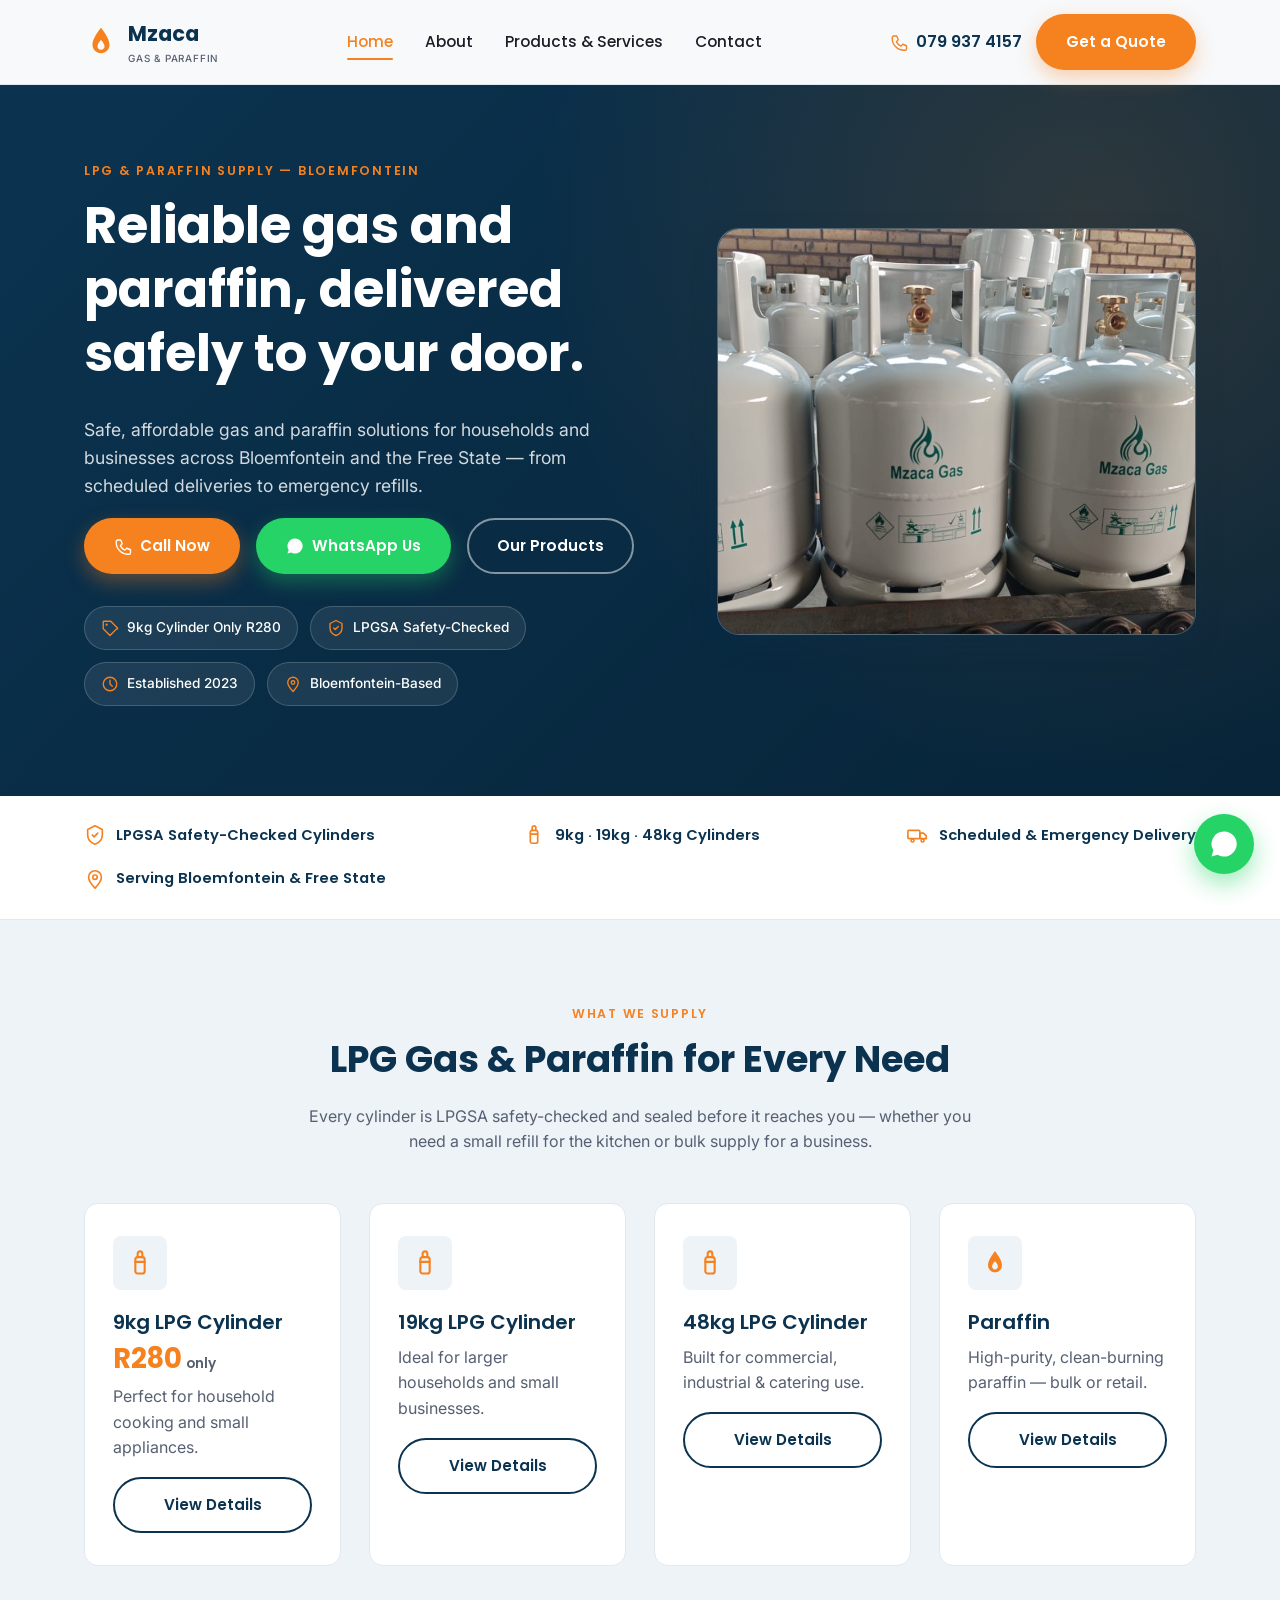
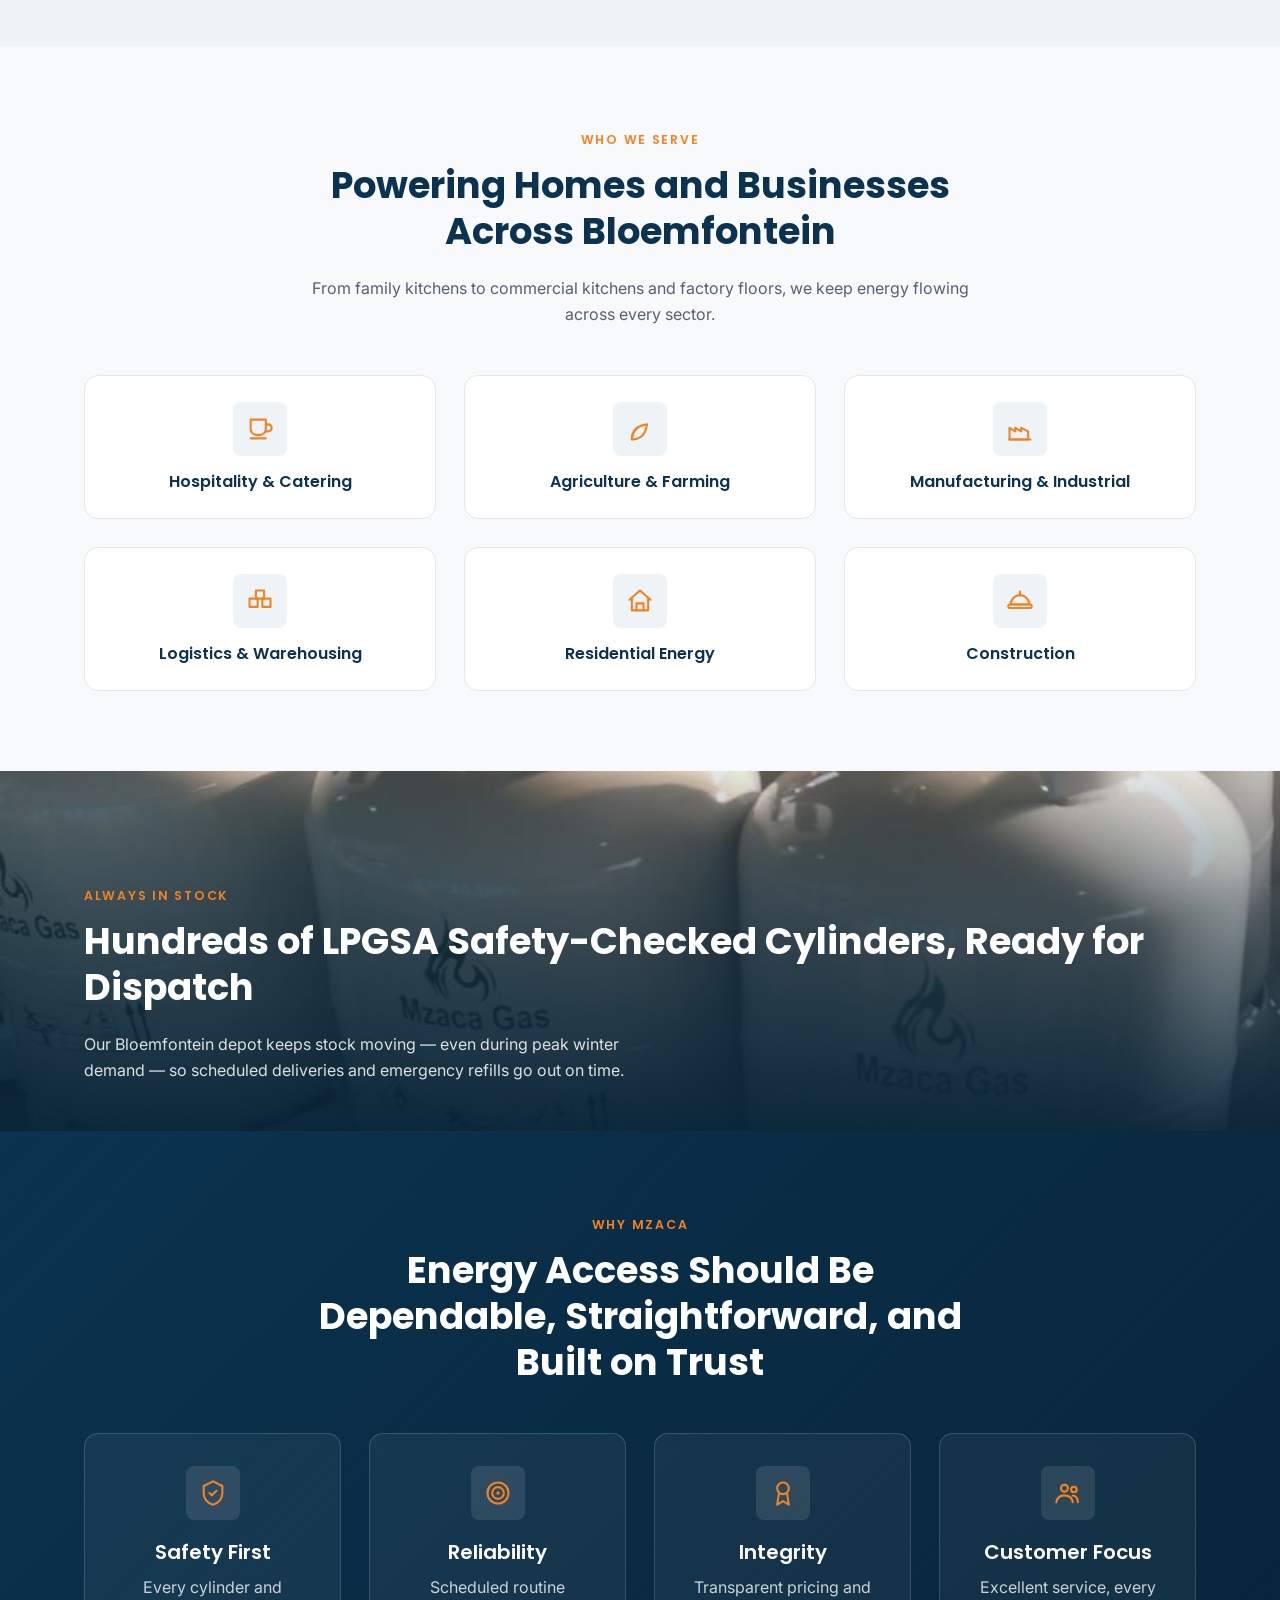
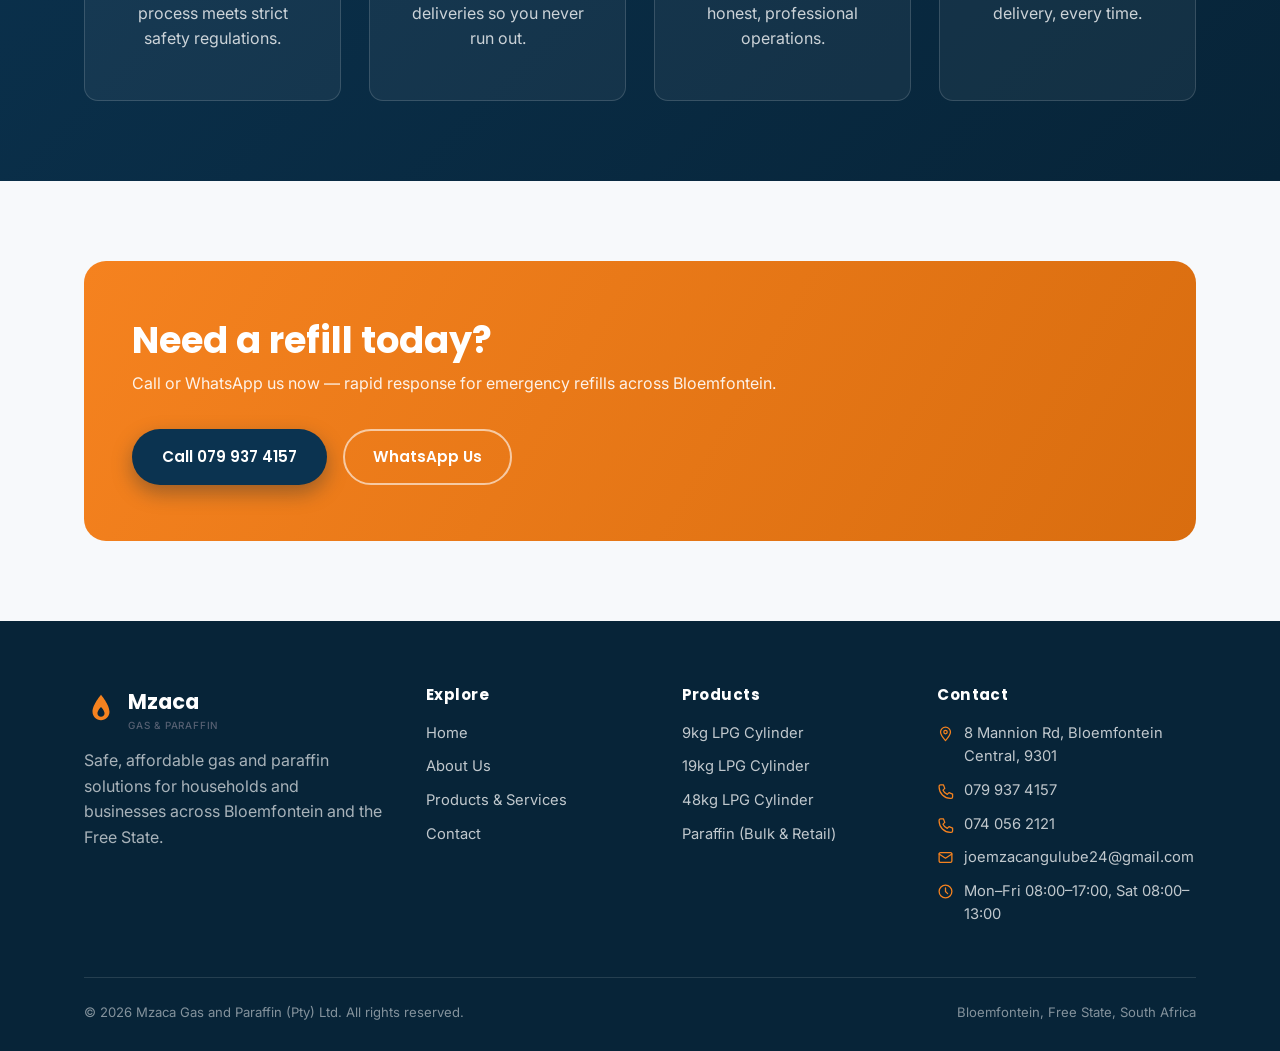
==== commit a5d2f444: "Highlight 9kg cylinder price (R280) as a key affordability signal Adds a hero badge and price callou" ====
--- a/index.html
+++ b/index.html
@@ -92,6 +92,10 @@
       </div>
       <div class="hero-badges">
         <span class="hero-badge">
+          <svg viewBox="0 0 24 24" fill="none" stroke="currentColor" stroke-width="1.8" stroke-linecap="round" stroke-linejoin="round"><path d="M20.59 13.41L12 22l-9-9V4a1 1 0 0 1 1-1h9l9 9a2 2 0 0 1 0 1.41z"/><circle cx="7.5" cy="7.5" r="1.5" fill="currentColor" stroke="none"/></svg>
+          9kg Cylinder Only R280
+        </span>
+        <span class="hero-badge">
           <svg viewBox="0 0 24 24" fill="none" stroke="currentColor" stroke-width="1.8" stroke-linecap="round" stroke-linejoin="round"><path d="M12 2l8 4v6c0 5-3.5 8.5-8 10-4.5-1.5-8-5-8-10V6l8-4z"/><path d="M9 12l2 2 4-4"/></svg>
           LPGSA Safety-Checked
         </span>
@@ -147,6 +151,7 @@
           <svg viewBox="0 0 24 24" fill="none" stroke="currentColor" stroke-width="1.8" stroke-linecap="round" stroke-linejoin="round"><rect x="8" y="7" width="8" height="14" rx="2"/><path d="M10 7V4a2 2 0 0 1 2-2 2 2 0 0 1 2 2v3"/><line x1="8" y1="11" x2="16" y2="11"/></svg>
         </div>
         <h3>9kg LPG Cylinder</h3>
+        <p class="price">R280<span>only</span></p>
         <p>Perfect for household cooking and small appliances.</p>
         <a class="btn btn-navy-outline btn-block" href="services.html">View Details</a>
       </div>
--- a/assets/css/style.css
+++ b/assets/css/style.css
@@ -353,6 +353,20 @@
   font-size: 0.85rem;
   padding: 6px 14px;
   border-radius: 999px;
+}
+.card .price {
+  font-family: var(--font-heading);
+  font-weight: 700;
+  font-size: 1.7rem;
+  color: var(--color-orange);
+  margin: 2px 0 12px;
+  line-height: 1;
+}
+.card .price span {
+  font-size: 0.85rem;
+  font-weight: 600;
+  color: var(--color-text-muted);
+  margin-left: 4px;
 }
 
 .industry-card {
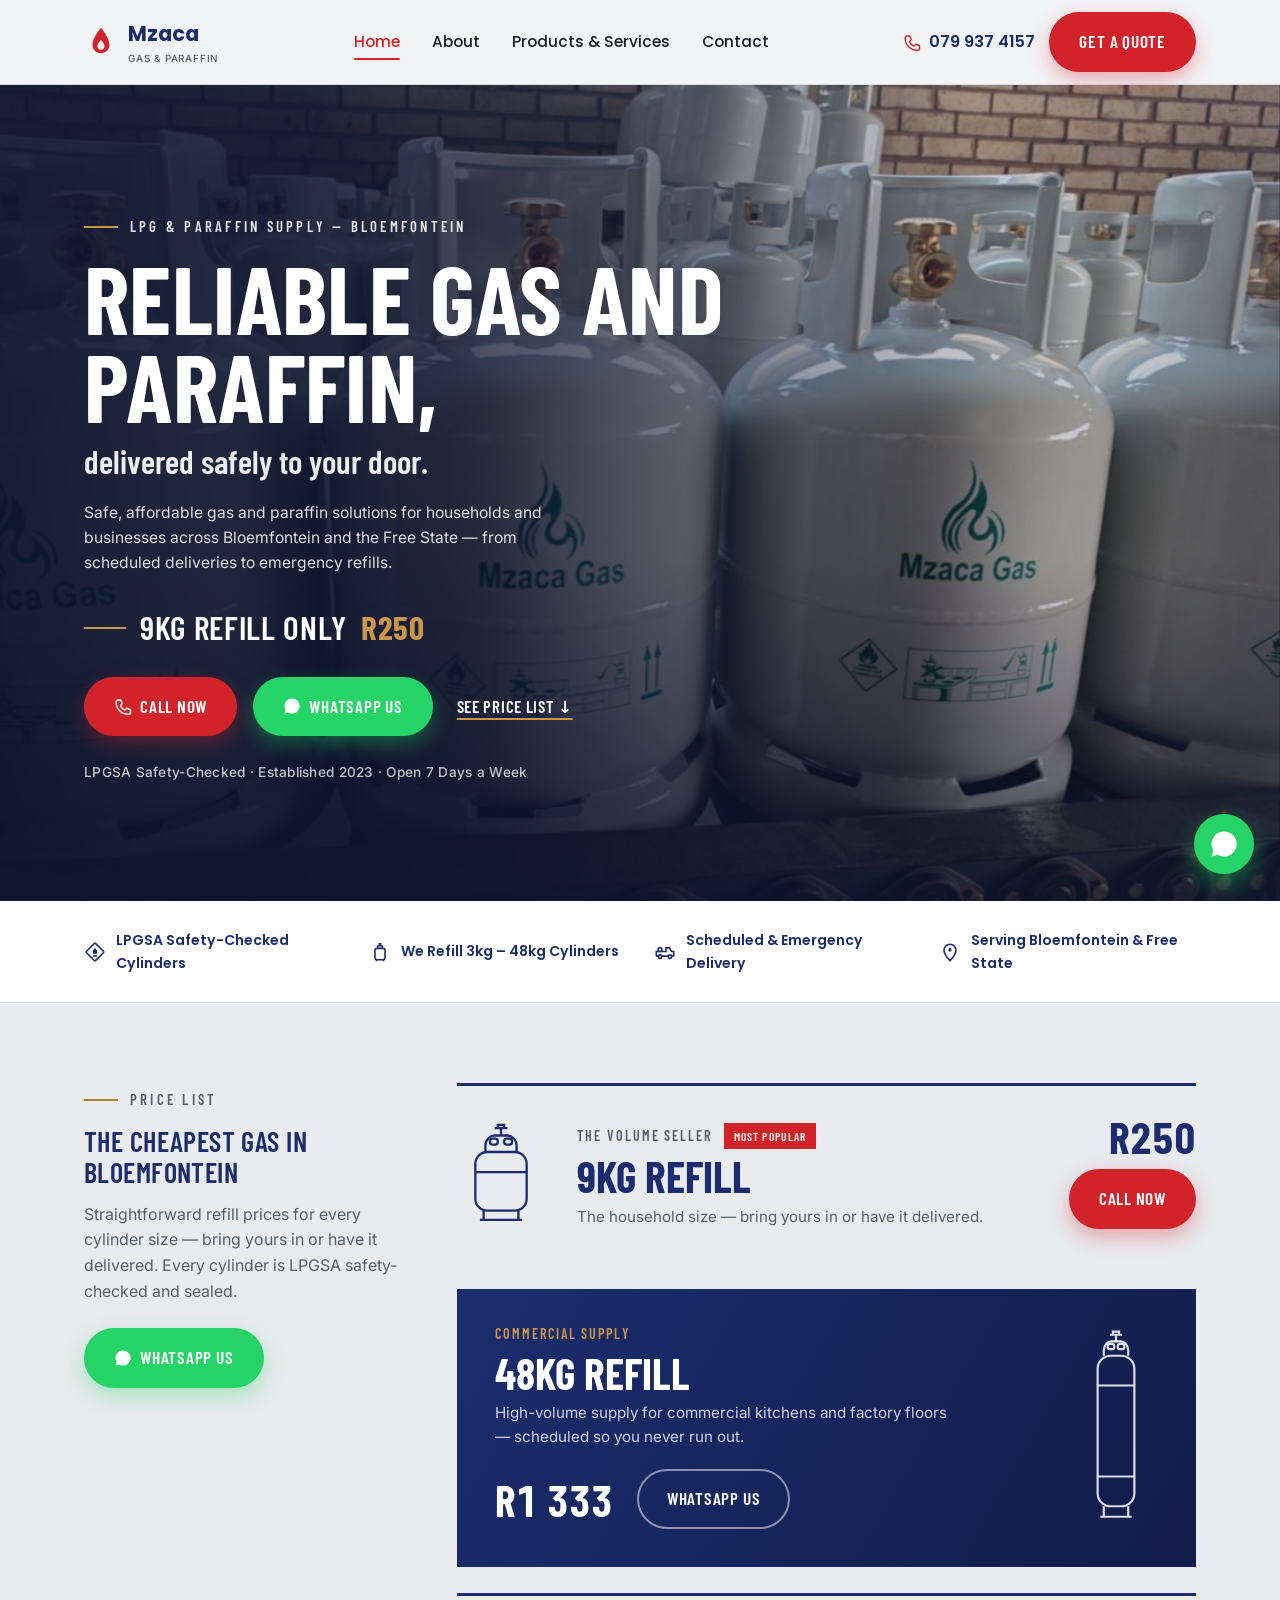
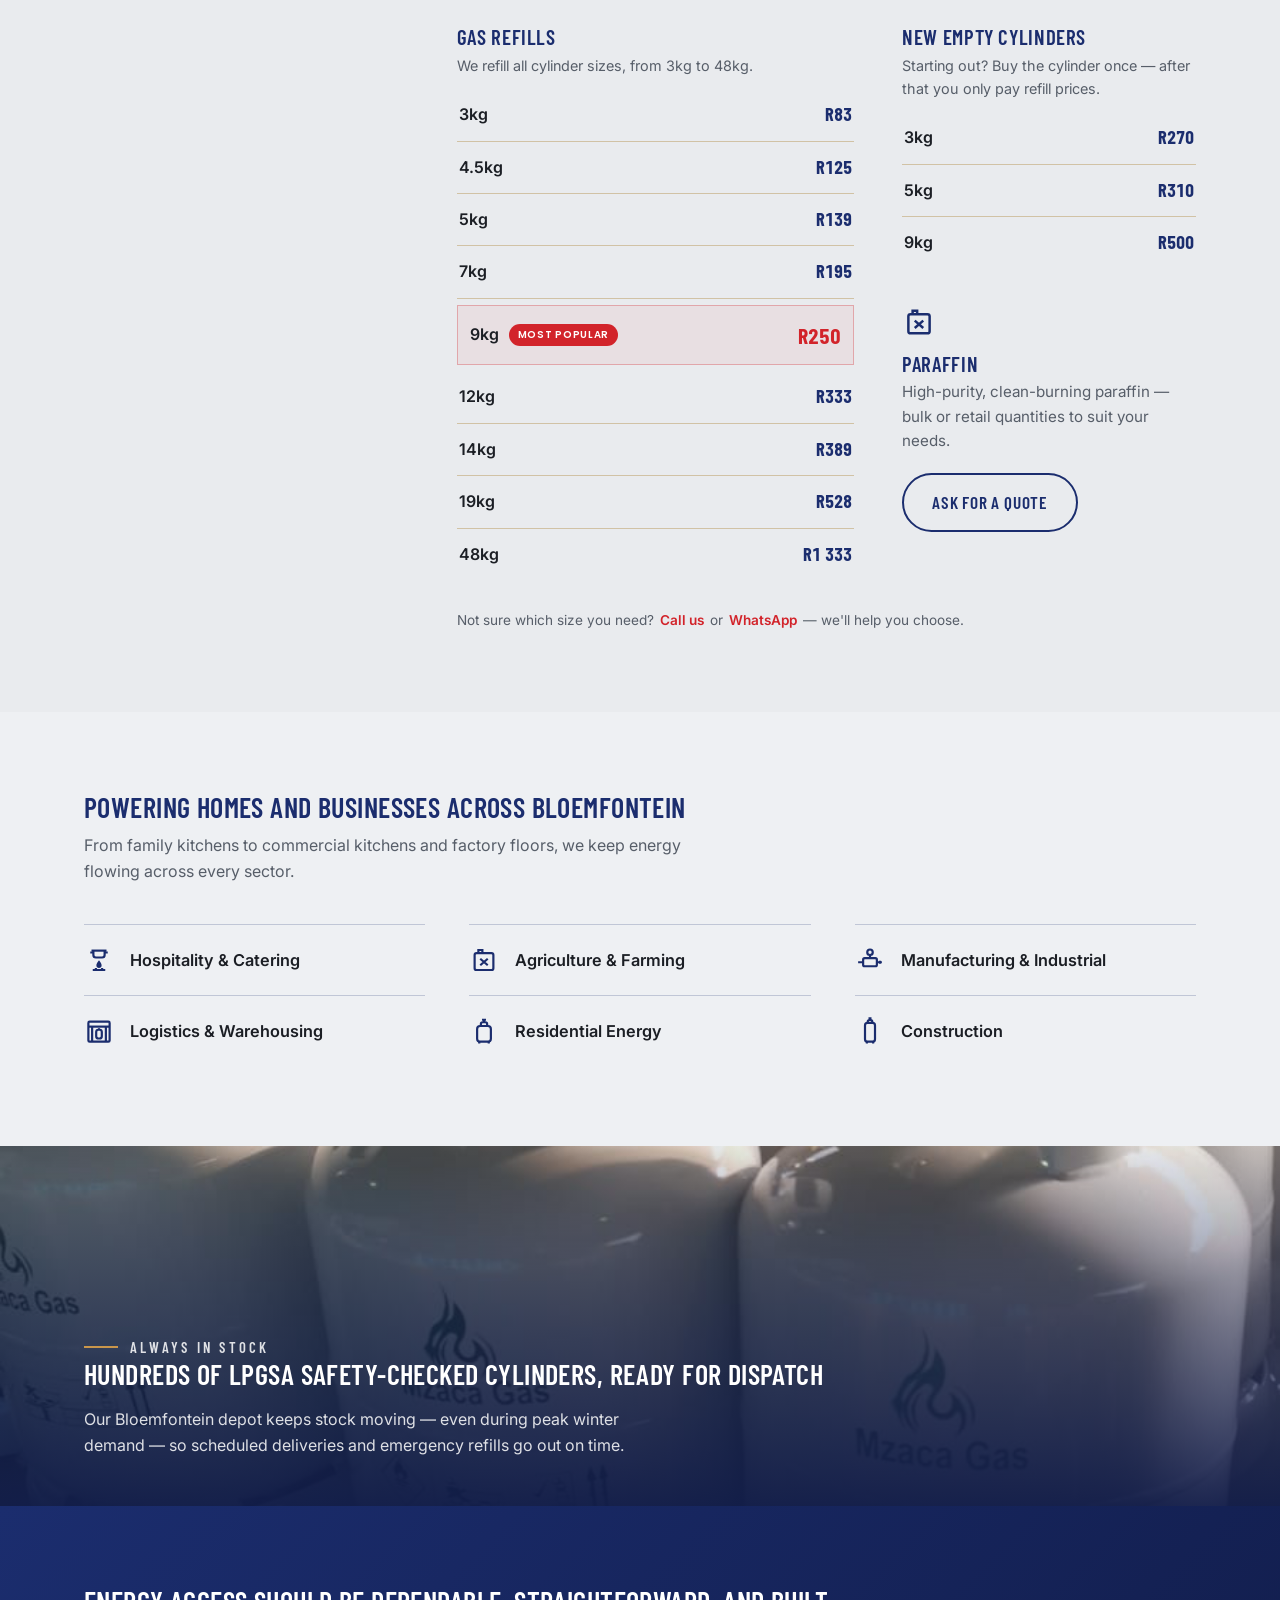
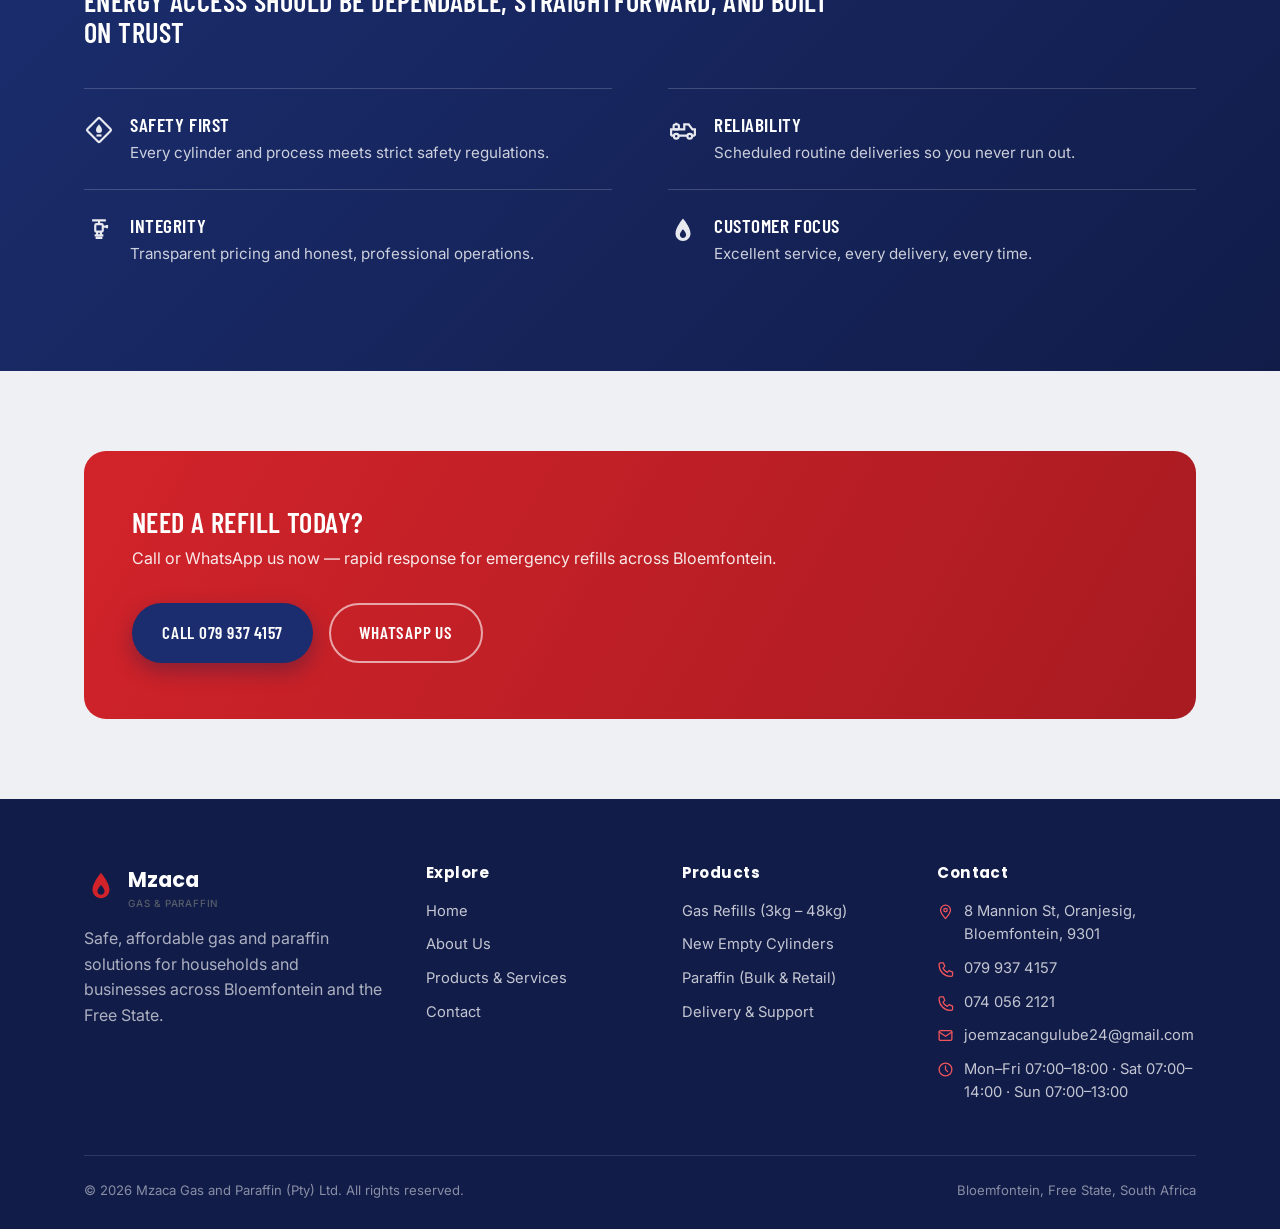
==== commit 29c08de4: "Redesign hero and products ledger; fix canonicals, OG previews and JSON-LD image - Full-bleed hero a" ====
--- a/index.html
+++ b/index.html
@@ -4,32 +4,37 @@
 <meta charset="UTF-8">
 <meta name="viewport" content="width=device-width, initial-scale=1.0">
 <title>Mzaca Gas and Paraffin | LPG Gas &amp; Paraffin Delivery in Bloemfontein</title>
-<meta name="description" content="Mzaca Gas and Paraffin (Pty) Ltd supplies safe, LPGSA-checked LPG gas cylinders (9kg, 19kg, 48kg) and quality paraffin to homes and businesses in Bloemfontein and the Free State. Scheduled and emergency delivery available.">
-<meta name="keywords" content="gas Bloemfontein, LPG Bloemfontein, paraffin Bloemfontein, gas delivery Free State, 9kg gas cylinder, 19kg gas cylinder, 48kg gas cylinder">
+<meta name="description" content="Mzaca Gas and Paraffin (Pty) Ltd refills LPG gas cylinders from 3kg to 48kg — 9kg refill only R250 — and supplies quality paraffin to homes and businesses in Bloemfontein, Free State. Open 7 days a week.">
+<meta name="keywords" content="gas Bloemfontein, LPG Bloemfontein, gas refill Bloemfontein, cheapest gas Bloemfontein, paraffin Bloemfontein, gas delivery Free State, 9kg gas refill price, 19kg gas cylinder, 48kg gas cylinder">
 <link rel="canonical" href="https://www.mzacagasparaffin.com/">
 <meta property="og:type" content="website">
 <meta property="og:site_name" content="Mzaca Gas and Paraffin">
 <meta property="og:title" content="Mzaca Gas and Paraffin | LPG Gas &amp; Paraffin Delivery in Bloemfontein">
-<meta property="og:description" content="Safe, affordable gas and paraffin solutions for households and businesses in Bloemfontein, Free State.">
+<meta property="og:description" content="Cheapest gas in Bloemfontein — LPG refills from 3kg to 48kg, 9kg only R250. Safe, affordable gas and paraffin for homes and businesses.">
 <meta property="og:url" content="https://www.mzacagasparaffin.com/">
-<meta name="theme-color" content="#0b3350">
-<link rel="icon" type="image/svg+xml" href="data:image/svg+xml,%3Csvg xmlns='http://www.w3.org/2000/svg' viewBox='0 0 24 24'%3E%3Crect width='24' height='24' rx='6' fill='%230B3350'/%3E%3Cpath fill='%23F5821F' fill-rule='evenodd' clip-rule='evenodd' d='M12 3C12 3 7 9.5 7 14C7 17.31 9.24 20 12 20C14.76 20 17 17.31 17 14C17 9.5 12 3 12 3ZM12 17.5C10.9 17.5 10 16.6 10 15.4C10 13.8 12 11.8 12 11.8C12 11.8 14 13.8 14 15.4C14 16.6 13.1 17.5 12 17.5Z'/%3E%3C/svg%3E">
+<meta property="og:image" content="https://www.mzacagasparaffin.com/assets/images/cylinders-lineup.jpg">
+<meta property="og:image:width" content="1280">
+<meta property="og:image:height" content="720">
+<meta property="og:image:alt" content="Mzaca Gas cylinders lined up at the Bloemfontein depot">
+<meta name="theme-color" content="#1b2d6e">
+<link rel="icon" type="image/svg+xml" href="data:image/svg+xml,%3Csvg xmlns='http://www.w3.org/2000/svg' viewBox='0 0 24 24'%3E%3Crect width='24' height='24' rx='6' fill='%23EEF0F3'/%3E%3Cpath fill='%23D2232A' fill-rule='evenodd' clip-rule='evenodd' d='M12 3C12 3 7 9.5 7 14C7 17.31 9.24 20 12 20C14.76 20 17 17.31 17 14C17 9.5 12 3 12 3ZM12 17.5C10.9 17.5 10 16.6 10 15.4C10 13.8 12 11.8 12 11.8C12 11.8 14 13.8 14 15.4C14 16.6 13.1 17.5 12 17.5Z'/%3E%3C/svg%3E">
+<link rel="preload" as="image" href="assets/images/cylinders-lineup.jpg" fetchpriority="high">
 <link rel="preconnect" href="https://fonts.googleapis.com">
 <link rel="preconnect" href="https://fonts.gstatic.com" crossorigin>
-<link href="https://fonts.googleapis.com/css2?family=Inter:wght@400;500;600;700&family=Poppins:wght@600;700&display=swap" rel="stylesheet">
+<link href="https://fonts.googleapis.com/css2?family=Inter:wght@400;500;600;700&amp;family=Poppins:wght@600;700&amp;family=Barlow+Condensed:wght@600;700&amp;display=swap" rel="stylesheet">
 <link rel="stylesheet" href="assets/css/style.css">
 <script type="application/ld+json">
 {
   "@context": "https://schema.org",
   "@type": "LocalBusiness",
   "name": "Mzaca Gas and Paraffin (Pty) Ltd",
-  "image": "https://www.mzacagasparaffin.com/",
+  "image": "https://www.mzacagasparaffin.com/assets/images/cylinders-lineup.jpg",
   "url": "https://www.mzacagasparaffin.com/",
   "telephone": "+27799374157",
   "email": "joemzacangulube24@gmail.com",
   "address": {
     "@type": "PostalAddress",
-    "streetAddress": "8 Mannion Rd",
+    "streetAddress": "8 Mannion St, Oranjesig",
     "addressLocality": "Bloemfontein",
     "addressRegion": "Free State",
     "postalCode": "9301",
@@ -37,14 +42,103 @@
   },
   "areaServed": "Bloemfontein, Free State, South Africa",
   "openingHoursSpecification": [
-    { "@type": "OpeningHoursSpecification", "dayOfWeek": ["Monday","Tuesday","Wednesday","Thursday","Friday"], "opens": "08:00", "closes": "17:00" },
-    { "@type": "OpeningHoursSpecification", "dayOfWeek": "Saturday", "opens": "08:00", "closes": "13:00" }
+    { "@type": "OpeningHoursSpecification", "dayOfWeek": ["Monday","Tuesday","Wednesday","Thursday","Friday"], "opens": "07:00", "closes": "18:00" },
+    { "@type": "OpeningHoursSpecification", "dayOfWeek": "Saturday", "opens": "07:00", "closes": "14:00" },
+    { "@type": "OpeningHoursSpecification", "dayOfWeek": "Sunday", "opens": "07:00", "closes": "13:00" }
   ],
-  "priceRange": "$$"
+  "priceRange": "R83 - R1333"
 }
 </script>
 </head>
-<body>
+<body class="home">
+
+<svg class="svg-defs" aria-hidden="true" focusable="false" xmlns="http://www.w3.org/2000/svg">
+  <defs>
+    <!-- Depot icon set: 1.75 stroke, squared caps, drawn from the premises -->
+    <symbol id="i-cyl" viewBox="0 0 24 24">
+      <path d="M12 5V3M10.4 3h3.2"/>
+      <path d="M9.5 8V6.4C9.5 5.6 10.1 5 10.9 5h2.2c.8 0 1.4.6 1.4 1.4V8"/>
+      <rect x="6.5" y="8" width="11" height="12.5" rx="2.4"/>
+      <path d="M8.2 20.5V22M15.8 20.5V22"/>
+    </symbol>
+    <symbol id="i-cyltall" viewBox="0 0 24 24">
+      <path d="M12 3.2V1.8M10.8 1.8h2.4"/>
+      <path d="M10.2 5.5V4.4c0-.7.5-1.2 1.2-1.2h1.2c.7 0 1.2.5 1.2 1.2v1.1"/>
+      <rect x="8" y="5.5" width="8" height="15" rx="2"/>
+      <path d="M9.5 20.5V22M14.5 20.5V22"/>
+    </symbol>
+    <symbol id="i-placard" viewBox="0 0 24 24">
+      <rect x="4.9" y="4.9" width="14.2" height="14.2" rx="1.2" transform="rotate(45 12 12)"/>
+      <path fill="currentColor" stroke="none" d="M12 7.4c-1.5 1.9-2.4 3.2-2.4 4.5a2.4 2.4 0 0 0 4.8 0c0-1.3-.9-2.6-2.4-4.5z"/>
+      <path d="M10 16.4h4"/>
+    </symbol>
+    <symbol id="i-valve" viewBox="0 0 24 24">
+      <path d="M6.5 3.5h11M12 3.5v3"/>
+      <rect x="9" y="6.5" width="6" height="6" rx="1"/>
+      <path d="M15 8.5h3.4M18.4 7.2v2.6"/>
+      <path d="M10.5 12.5v3M13.5 12.5v3M8.5 15.5h7M9.3 17.5h5.4"/>
+    </symbol>
+    <symbol id="i-regulator" viewBox="0 0 24 24">
+      <circle cx="12" cy="5.8" r="2.2"/>
+      <path d="M12 8v2.5"/>
+      <rect x="6.5" y="10.5" width="11" height="6.5" rx="1.2"/>
+      <path d="M2.5 13.8H6.5M17.5 13.8h4M20 12.6v2.4"/>
+    </symbol>
+    <symbol id="i-cage" viewBox="0 0 24 24">
+      <rect x="3.5" y="4.5" width="17" height="16" rx="1"/>
+      <path d="M3.5 8.5h17"/>
+      <rect x="9.75" y="11" width="4.5" height="7" rx="1.8"/>
+      <path d="M12 11V9.8"/>
+      <path d="M6.5 8.5v12M17.5 8.5v12"/>
+    </symbol>
+    <symbol id="i-bakkie" viewBox="0 0 24 24">
+      <path d="M2.5 16.5V11.5h10.5V7.5H16.5l3 4h2v5"/>
+      <path d="M2.5 16.5h2M8.7 16.5h6.6M19.7 16.5h1.8"/>
+      <circle cx="6.6" cy="17" r="1.9"/>
+      <circle cx="17.4" cy="17" r="1.9"/>
+      <rect x="4.5" y="7.6" width="4.2" height="3.9" rx="1"/>
+      <path d="M6.6 7.6V6.2"/>
+    </symbol>
+    <symbol id="i-jerry" viewBox="0 0 24 24">
+      <rect x="4.5" y="6.5" width="15" height="13.5" rx="1.5"/>
+      <path d="M7.5 6.5V4h3.2v2.5"/>
+      <path d="M9 11l6 5.2M15 11l-6 5.2"/>
+    </symbol>
+    <symbol id="i-burner" viewBox="0 0 24 24">
+      <path d="M6 4.5h12"/>
+      <path d="M7.5 4.5V8c0 1.2.9 2 2 2h5c1.1 0 2-.8 2-2V4.5"/>
+      <path d="M7.5 6H5M16.5 6H19"/>
+      <path fill="currentColor" stroke="none" d="M12 12.2c-1.3 1.7-2.1 2.9-2.1 4a2.1 2.1 0 0 0 4.2 0c0-1.1-.8-2.3-2.1-4z"/>
+      <path d="M7 20h10M9.5 20v-1.7M14.5 20v-1.7"/>
+    </symbol>
+    <symbol id="i-pin" viewBox="0 0 24 24">
+      <path d="M12 21.5S5.5 14.7 5.5 10a6.5 6.5 0 0 1 13 0c0 4.7-6.5 11.5-6.5 11.5z"/>
+      <path fill="currentColor" stroke="none" d="M12 6.8c-1 1.3-1.7 2.2-1.7 3.1a1.7 1.7 0 0 0 3.4 0c0-.9-.7-1.8-1.7-3.1z"/>
+    </symbol>
+    <symbol id="i-flame" viewBox="0 0 24 24">
+      <path fill="currentColor" stroke="none" fill-rule="evenodd" clip-rule="evenodd" d="M12 2C12 2 6 9 6 14C6 17.31 8.69 20 12 20C15.31 20 18 17.31 18 14C18 9 12 2 12 2ZM12 17.5C10.62 17.5 9.5 16.38 9.5 15C9.5 13 12 10.5 12 10.5C12 10.5 14.5 13 14.5 15C14.5 16.38 13.38 17.5 12 17.5Z"/>
+    </symbol>
+    <!-- Feature silhouettes: true relative proportions -->
+    <symbol id="fs-cyl9" viewBox="0 0 96 120">
+      <path d="M48 18V10M41 10h14M44.5 10V6.5h7V10"/>
+      <path d="M31 36v-7c0-6.5 5.5-11 10-11h14c4.5 0 10 4.5 10 11v7"/>
+      <rect x="36" y="21.5" width="8.5" height="6.5" rx="2.8"/>
+      <rect x="51.5" y="21.5" width="8.5" height="6.5" rx="2.8"/>
+      <rect x="20" y="36" width="56" height="64" rx="13"/>
+      <path d="M20 58h56"/>
+      <path d="M29 100v10M67 100v10M25 110h46"/>
+    </symbol>
+    <symbol id="fs-cyl48" viewBox="0 0 96 232">
+      <path d="M48 18V10M41 10h14M44.5 10V6.5h7V10"/>
+      <path d="M34 34v-6c0-6.5 5-10.5 8.5-10.5h11c3.5 0 8.5 4 8.5 10.5v6"/>
+      <rect x="38.5" y="20.5" width="7.5" height="6" rx="2.6"/>
+      <rect x="50" y="20.5" width="7.5" height="6" rx="2.6"/>
+      <rect x="27" y="34" width="42" height="172" rx="15"/>
+      <path d="M27 68h42M27 172h42"/>
+      <path d="M34 206v12M62 206v12M30 218h36"/>
+    </symbol>
+  </defs>
+</svg>
 
 <header class="site-header">
   <div class="container">
@@ -74,166 +168,170 @@
 </header>
 
 <section class="hero">
-  <div class="container">
-    <div class="hero-copy">
-      <span class="eyebrow">LPG &amp; Paraffin Supply — Bloemfontein</span>
-      <h1>Reliable gas and paraffin, delivered safely to your door.</h1>
-      <p class="lead">Safe, affordable gas and paraffin solutions for households and businesses across Bloemfontein and the Free State — from scheduled deliveries to emergency refills.</p>
-      <div class="cta-row">
-        <a class="btn btn-primary" href="tel:+27799374157">
-          <svg viewBox="0 0 24 24" fill="none" stroke="currentColor" stroke-width="1.8" stroke-linecap="round" stroke-linejoin="round"><path d="M5 4h4l2 5-2.5 2.5a12 12 0 0 0 6 6L17 15l5 2v4a2 2 0 0 1-2 2A16 16 0 0 1 3 6a2 2 0 0 1 2-2z"/></svg>
-          Call Now
-        </a>
-        <a class="btn btn-whatsapp" href="https://wa.me/27799374157?text=Hi%20Mzaca%2C%20I%27d%20like%20to%20find%20out%20more%20about%20your%20gas%20and%20paraffin%20supply." target="_blank" rel="noopener">
-          <svg viewBox="0 0 24 24" fill="currentColor"><path d="M12 2a10 10 0 0 0-8.5 15.2L2 22l4.9-1.5A10 10 0 1 0 12 2z"/></svg>
-          WhatsApp Us
-        </a>
-        <a class="btn btn-outline" href="services.html">Our Products</a>
-      </div>
-      <div class="hero-badges">
-        <span class="hero-badge">
-          <svg viewBox="0 0 24 24" fill="none" stroke="currentColor" stroke-width="1.8" stroke-linecap="round" stroke-linejoin="round"><path d="M20.59 13.41L12 22l-9-9V4a1 1 0 0 1 1-1h9l9 9a2 2 0 0 1 0 1.41z"/><circle cx="7.5" cy="7.5" r="1.5" fill="currentColor" stroke="none"/></svg>
-          9kg Cylinder Only R280
-        </span>
-        <span class="hero-badge">
-          <svg viewBox="0 0 24 24" fill="none" stroke="currentColor" stroke-width="1.8" stroke-linecap="round" stroke-linejoin="round"><path d="M12 2l8 4v6c0 5-3.5 8.5-8 10-4.5-1.5-8-5-8-10V6l8-4z"/><path d="M9 12l2 2 4-4"/></svg>
-          LPGSA Safety-Checked
-        </span>
-        <span class="hero-badge">
-          <svg viewBox="0 0 24 24" fill="none" stroke="currentColor" stroke-width="1.8" stroke-linecap="round" stroke-linejoin="round"><circle cx="12" cy="12" r="9"/><path d="M12 7v5l3 3"/></svg>
-          Established 2023
-        </span>
-        <span class="hero-badge">
-          <svg viewBox="0 0 24 24" fill="none" stroke="currentColor" stroke-width="1.8" stroke-linecap="round" stroke-linejoin="round"><path d="M12 22s7-7.58 7-12A7 7 0 0 0 5 10c0 4.42 7 12 7 12z"/><circle cx="12" cy="10" r="2.4"/></svg>
-          Bloemfontein-Based
-        </span>
-      </div>
-    </div>
-    <div class="hero-art">
-      <div class="art-panel">
-        <img src="assets/images/cylinders-lineup.jpg" alt="LPGSA safety-checked Mzaca Gas cylinders lined up ready for delivery" width="1280" height="720">
-      </div>
-    </div>
+  <div class="hero-media" aria-hidden="false">
+    <img src="assets/images/cylinders-lineup.jpg" alt="LPGSA safety-checked Mzaca Gas cylinders lined up ready for delivery" width="1280" height="720" fetchpriority="high">
+  </div>
+  <div class="container hero-inner">
+    <p class="cap cap--onphoto">LPG &amp; Paraffin Supply — Bloemfontein</p>
+    <h1 class="hero-title">
+      <span class="hero-title-loud">Reliable gas and paraffin,</span>
+      <span class="hero-title-quiet">delivered safely to your door.</span>
+    </h1>
+    <p class="lead">Safe, affordable gas and paraffin solutions for households and businesses across Bloemfontein and the Free State — from scheduled deliveries to emergency refills.</p>
+    <p class="hero-price">9kg refill only <strong>R250</strong></p>
+    <div class="cta-row hero-cta">
+      <a class="btn btn-primary" href="tel:+27799374157">
+        <svg viewBox="0 0 24 24" fill="none" stroke="currentColor" stroke-width="1.8" stroke-linecap="round" stroke-linejoin="round"><path d="M5 4h4l2 5-2.5 2.5a12 12 0 0 0 6 6L17 15l5 2v4a2 2 0 0 1-2 2A16 16 0 0 1 3 6a2 2 0 0 1 2-2z"/></svg>
+        Call Now
+      </a>
+      <a class="btn btn-whatsapp" href="https://wa.me/27799374157?text=Hi%20Mzaca%2C%20I%27d%20like%20to%20find%20out%20more%20about%20your%20gas%20and%20paraffin%20supply." target="_blank" rel="noopener">
+        <svg viewBox="0 0 24 24" fill="currentColor"><path d="M12 2a10 10 0 0 0-8.5 15.2L2 22l4.9-1.5A10 10 0 1 0 12 2z"/></svg>
+        WhatsApp Us
+      </a>
+      <a class="hero-prices-link" href="#prices">See Price List&nbsp;&darr;</a>
+    </div>
+    <p class="hero-meta">LPGSA Safety-Checked &middot; Established 2023 &middot; Open 7 Days a Week</p>
   </div>
 </section>
 
 <div class="trust-strip">
   <div class="container">
     <span class="trust-item">
-      <svg viewBox="0 0 24 24" fill="none" stroke="currentColor" stroke-width="1.8" stroke-linecap="round" stroke-linejoin="round"><path d="M12 2l8 4v6c0 5-3.5 8.5-8 10-4.5-1.5-8-5-8-10V6l8-4z"/><path d="M9 12l2 2 4-4"/></svg>
+      <svg viewBox="0 0 24 24" fill="none" stroke="currentColor" stroke-width="1.75"><use href="#i-placard"/></svg>
       LPGSA Safety-Checked Cylinders
     </span>
     <span class="trust-item">
-      <svg viewBox="0 0 24 24" fill="none" stroke="currentColor" stroke-width="1.8" stroke-linecap="round" stroke-linejoin="round"><rect x="8" y="7" width="8" height="14" rx="2"/><path d="M10 7V4a2 2 0 0 1 2-2 2 2 0 0 1 2 2v3"/><line x1="8" y1="11" x2="16" y2="11"/></svg>
-      9kg · 19kg · 48kg Cylinders
+      <svg viewBox="0 0 24 24" fill="none" stroke="currentColor" stroke-width="1.75"><use href="#i-cyl"/></svg>
+      We Refill 3kg &ndash; 48kg Cylinders
     </span>
     <span class="trust-item">
-      <svg viewBox="0 0 24 24" fill="none" stroke="currentColor" stroke-width="1.8" stroke-linecap="round" stroke-linejoin="round"><rect x="1" y="7" width="13" height="9" rx="1"/><path d="M14 10h4l3 3v3h-7z"/><circle cx="6" cy="18" r="1.6"/><circle cx="17" cy="18" r="1.6"/></svg>
+      <svg viewBox="0 0 24 24" fill="none" stroke="currentColor" stroke-width="1.75"><use href="#i-bakkie"/></svg>
       Scheduled &amp; Emergency Delivery
     </span>
     <span class="trust-item">
-      <svg viewBox="0 0 24 24" fill="none" stroke="currentColor" stroke-width="1.8" stroke-linecap="round" stroke-linejoin="round"><path d="M12 22s7-7.58 7-12A7 7 0 0 0 5 10c0 4.42 7 12 7 12z"/><circle cx="12" cy="10" r="2.4"/></svg>
+      <svg viewBox="0 0 24 24" fill="none" stroke="currentColor" stroke-width="1.75"><use href="#i-pin"/></svg>
       Serving Bloemfontein &amp; Free State
     </span>
   </div>
 </div>
 
-<section class="section section--alt">
-  <div class="container">
-    <div class="section-head">
-      <span class="eyebrow">What We Supply</span>
-      <h2>LPG Gas &amp; Paraffin for Every Need</h2>
-      <p>Every cylinder is LPGSA safety-checked and sealed before it reaches you — whether you need a small refill for the kitchen or bulk supply for a business.</p>
-    </div>
-    <div class="grid grid-4">
-      <div class="card card--product">
-        <div class="card-icon">
-          <svg viewBox="0 0 24 24" fill="none" stroke="currentColor" stroke-width="1.8" stroke-linecap="round" stroke-linejoin="round"><rect x="8" y="7" width="8" height="14" rx="2"/><path d="M10 7V4a2 2 0 0 1 2-2 2 2 0 0 1 2 2v3"/><line x1="8" y1="11" x2="16" y2="11"/></svg>
-        </div>
-        <h3>9kg LPG Cylinder</h3>
-        <p class="price">R280<span>only</span></p>
-        <p>Perfect for household cooking and small appliances.</p>
-        <a class="btn btn-navy-outline btn-block" href="services.html">View Details</a>
-      </div>
-      <div class="card card--product">
-        <div class="card-icon">
-          <svg viewBox="0 0 24 24" fill="none" stroke="currentColor" stroke-width="1.8" stroke-linecap="round" stroke-linejoin="round"><rect x="8" y="7" width="8" height="14" rx="2"/><path d="M10 7V4a2 2 0 0 1 2-2 2 2 0 0 1 2 2v3"/><line x1="8" y1="11" x2="16" y2="11"/></svg>
-        </div>
-        <h3>19kg LPG Cylinder</h3>
-        <p>Ideal for larger households and small businesses.</p>
-        <a class="btn btn-navy-outline btn-block" href="services.html">View Details</a>
-      </div>
-      <div class="card card--product">
-        <div class="card-icon">
-          <svg viewBox="0 0 24 24" fill="none" stroke="currentColor" stroke-width="1.8" stroke-linecap="round" stroke-linejoin="round"><rect x="8" y="7" width="8" height="14" rx="2"/><path d="M10 7V4a2 2 0 0 1 2-2 2 2 0 0 1 2 2v3"/><line x1="8" y1="11" x2="16" y2="11"/></svg>
-        </div>
-        <h3>48kg LPG Cylinder</h3>
-        <p>Built for commercial, industrial &amp; catering use.</p>
-        <a class="btn btn-navy-outline btn-block" href="services.html">View Details</a>
-      </div>
-      <div class="card card--product">
-        <div class="card-icon">
-          <svg viewBox="0 0 24 24" fill="currentColor"><path fill-rule="evenodd" clip-rule="evenodd" d="M12 2C12 2 6 9 6 14C6 17.31 8.69 20 12 20C15.31 20 18 17.31 18 14C18 9 12 2 12 2ZM12 17.5C10.62 17.5 9.5 16.38 9.5 15C9.5 13 12 10.5 12 10.5C12 10.5 14.5 13 14.5 15C14.5 16.38 13.38 17.5 12 17.5Z"/></svg>
-        </div>
-        <h3>Paraffin</h3>
-        <p>High-purity, clean-burning paraffin — bulk or retail.</p>
-        <a class="btn btn-navy-outline btn-block" href="services.html">View Details</a>
-      </div>
+<section class="section section--alt ledger" id="prices">
+  <div class="container ledger-grid">
+    <aside class="ledger-rail">
+      <p class="cap">Price List</p>
+      <h2>The Cheapest Gas in Bloemfontein</h2>
+      <p>Straightforward refill prices for every cylinder size — bring yours in or have it delivered. Every cylinder is LPGSA safety-checked and sealed.</p>
+      <a class="btn btn-whatsapp" href="https://wa.me/27799374157?text=Hi%20Mzaca%2C%20I%27d%20like%20to%20find%20out%20more%20about%20your%20gas%20and%20paraffin%20supply." target="_blank" rel="noopener">
+        <svg viewBox="0 0 24 24" fill="currentColor"><path d="M12 2a10 10 0 0 0-8.5 15.2L2 22l4.9-1.5A10 10 0 1 0 12 2z"/></svg>
+        WhatsApp Us
+      </a>
+    </aside>
+    <div class="ledger-main">
+
+      <article class="feature-row feature-row--9kg">
+        <svg class="feature-cyl" viewBox="0 0 96 120" fill="none" stroke="currentColor" stroke-width="2.5"><use href="#fs-cyl9"/></svg>
+        <div class="feature-body">
+          <p class="feature-kicker">The volume seller <span class="flag">Most Popular</span></p>
+          <h3 class="feature-size">9kg refill</h3>
+          <p class="feature-note">The household size — bring yours in or have it delivered.</p>
+        </div>
+        <div class="feature-buy">
+          <p class="feature-price">R250</p>
+          <a class="btn btn-primary" href="tel:+27799374157">Call Now</a>
+        </div>
+      </article>
+
+      <article class="feature-row feature-row--48kg">
+        <div class="feature-body">
+          <p class="feature-kicker">Commercial supply</p>
+          <h3 class="feature-size">48kg refill</h3>
+          <p class="feature-note">High-volume supply for commercial kitchens and factory floors — scheduled so you never run out.</p>
+          <div class="feature-buy">
+            <p class="feature-price">R1&nbsp;333</p>
+            <a class="btn btn-outline" href="https://wa.me/27799374157?text=Hi%20Mzaca%2C%20I%27d%20like%20to%20find%20out%20more%20about%20your%20gas%20and%20paraffin%20supply." target="_blank" rel="noopener">WhatsApp Us</a>
+          </div>
+        </div>
+        <svg class="feature-cyl feature-cyl--48" viewBox="0 0 96 232" fill="none" stroke="currentColor" stroke-width="2.5"><use href="#fs-cyl48"/></svg>
+      </article>
+
+      <div class="ledger-cols">
+        <div class="ledger-block">
+          <h3>Gas Refills</h3>
+          <p class="panel-note">We refill all cylinder sizes, from 3kg to 48kg.</p>
+          <ul class="ledger-list">
+            <li><span class="size">3kg</span><span class="amount">R83</span></li>
+            <li><span class="size">4.5kg</span><span class="amount">R125</span></li>
+            <li><span class="size">5kg</span><span class="amount">R139</span></li>
+            <li><span class="size">7kg</span><span class="amount">R195</span></li>
+            <li class="featured"><span class="size">9kg <span class="price-chip">Most Popular</span></span><span class="amount">R250</span></li>
+            <li><span class="size">12kg</span><span class="amount">R333</span></li>
+            <li><span class="size">14kg</span><span class="amount">R389</span></li>
+            <li><span class="size">19kg</span><span class="amount">R528</span></li>
+            <li><span class="size">48kg</span><span class="amount">R1&nbsp;333</span></li>
+          </ul>
+        </div>
+        <div class="ledger-side">
+          <div class="ledger-block">
+            <h3>New Empty Cylinders</h3>
+            <p class="panel-note">Starting out? Buy the cylinder once — after that you only pay refill prices.</p>
+            <ul class="ledger-list">
+              <li><span class="size">3kg</span><span class="amount">R270</span></li>
+              <li><span class="size">5kg</span><span class="amount">R310</span></li>
+              <li><span class="size">9kg</span><span class="amount">R500</span></li>
+            </ul>
+          </div>
+          <div class="ledger-block ledger-block--paraffin">
+            <svg class="mark" viewBox="0 0 24 24" fill="none" stroke="currentColor" stroke-width="1.75"><use href="#i-jerry"/></svg>
+            <h3>Paraffin</h3>
+            <p>High-purity, clean-burning paraffin — bulk or retail quantities to suit your needs.</p>
+            <a class="btn btn-navy-outline" href="contact.html">Ask for a Quote</a>
+          </div>
+        </div>
+      </div>
+
+      <p class="price-fineprint">Not sure which size you need? <a href="tel:+27799374157" style="color:var(--color-red); font-weight:600;">Call us</a> or <a href="https://wa.me/27799374157" target="_blank" rel="noopener" style="color:var(--color-red); font-weight:600;">WhatsApp</a> — we'll help you choose.</p>
     </div>
   </div>
 </section>
 
 <section class="section">
   <div class="container">
-    <div class="section-head">
-      <span class="eyebrow">Who We Serve</span>
+    <div class="sec-head">
       <h2>Powering Homes and Businesses Across Bloemfontein</h2>
       <p>From family kitchens to commercial kitchens and factory floors, we keep energy flowing across every sector.</p>
     </div>
-    <div class="grid grid-3">
-      <div class="industry-card">
-        <div class="card-icon">
-          <svg viewBox="0 0 24 24" fill="none" stroke="currentColor" stroke-width="1.8" stroke-linecap="round" stroke-linejoin="round"><path d="M4 4h13v8a5 5 0 0 1-5 5H9a5 5 0 0 1-5-5V4z"/><path d="M17 8h2a3 3 0 0 1 0 6h-2"/><line x1="4" y1="20" x2="17" y2="20"/></svg>
-        </div>
+    <ul class="mark-list mark-list--industries">
+      <li>
+        <svg class="mark" viewBox="0 0 24 24" fill="none" stroke="currentColor" stroke-width="1.75"><use href="#i-burner"/></svg>
         <h3>Hospitality &amp; Catering</h3>
-      </div>
-      <div class="industry-card">
-        <div class="card-icon">
-          <svg viewBox="0 0 24 24" fill="none" stroke="currentColor" stroke-width="1.8" stroke-linecap="round" stroke-linejoin="round"><path d="M5 21c8 0 12-5 13-13-8 1-13 5-13 13z"/><path d="M5 21c0-5 2-8 5-10"/></svg>
-        </div>
+      </li>
+      <li>
+        <svg class="mark" viewBox="0 0 24 24" fill="none" stroke="currentColor" stroke-width="1.75"><use href="#i-jerry"/></svg>
         <h3>Agriculture &amp; Farming</h3>
-      </div>
-      <div class="industry-card">
-        <div class="card-icon">
-          <svg viewBox="0 0 24 24" fill="none" stroke="currentColor" stroke-width="1.8" stroke-linecap="round" stroke-linejoin="round"><path d="M3 21V11l5 3v-3l5 3v-3l6 3v7z"/><path d="M3 21h18"/></svg>
-        </div>
+      </li>
+      <li>
+        <svg class="mark" viewBox="0 0 24 24" fill="none" stroke="currentColor" stroke-width="1.75"><use href="#i-regulator"/></svg>
         <h3>Manufacturing &amp; Industrial</h3>
-      </div>
-      <div class="industry-card">
-        <div class="card-icon">
-          <svg viewBox="0 0 24 24" fill="none" stroke="currentColor" stroke-width="1.8" stroke-linecap="round" stroke-linejoin="round"><rect x="3" y="10" width="7" height="7"/><rect x="14" y="10" width="7" height="7"/><rect x="8.5" y="3" width="7" height="7"/></svg>
-        </div>
+      </li>
+      <li>
+        <svg class="mark" viewBox="0 0 24 24" fill="none" stroke="currentColor" stroke-width="1.75"><use href="#i-cage"/></svg>
         <h3>Logistics &amp; Warehousing</h3>
-      </div>
-      <div class="industry-card">
-        <div class="card-icon">
-          <svg viewBox="0 0 24 24" fill="none" stroke="currentColor" stroke-width="1.8" stroke-linecap="round" stroke-linejoin="round"><path d="M3 11l9-8 9 8"/><path d="M5 10v10h14V10"/><path d="M9 20v-6h6v6"/></svg>
-        </div>
+      </li>
+      <li>
+        <svg class="mark" viewBox="0 0 24 24" fill="none" stroke="currentColor" stroke-width="1.75"><use href="#i-cyl"/></svg>
         <h3>Residential Energy</h3>
-      </div>
-      <div class="industry-card">
-        <div class="card-icon">
-          <svg viewBox="0 0 24 24" fill="none" stroke="currentColor" stroke-width="1.8" stroke-linecap="round" stroke-linejoin="round"><path d="M4 15a8 8 0 0 1 16 0z"/><rect x="2" y="15" width="20" height="3" rx="1"/><line x1="12" y1="7" x2="12" y2="4"/></svg>
-        </div>
+      </li>
+      <li>
+        <svg class="mark" viewBox="0 0 24 24" fill="none" stroke="currentColor" stroke-width="1.75"><use href="#i-cyltall"/></svg>
         <h3>Construction</h3>
-      </div>
-    </div>
+      </li>
+    </ul>
   </div>
 </section>
 
 <section class="image-band" style="background-image:url('assets/images/cylinders-warehouse.jpg');">
   <div class="container">
-    <span class="eyebrow">Always In Stock</span>
+    <p class="cap cap--onphoto">Always In Stock</p>
     <h2>Hundreds of LPGSA Safety-Checked Cylinders, Ready for Dispatch</h2>
     <p>Our Bloemfontein depot keeps stock moving — even during peak winter demand — so scheduled deliveries and emergency refills go out on time.</p>
   </div>
@@ -241,40 +339,39 @@
 
 <section class="section section--navy">
   <div class="container">
-    <div class="section-head">
-      <span class="eyebrow">Why Mzaca</span>
+    <div class="sec-head">
       <h2>Energy Access Should Be Dependable, Straightforward, and Built on Trust</h2>
     </div>
-    <div class="grid grid-4">
-      <div class="card value-card" style="background:rgba(255,255,255,0.05); border-color:rgba(255,255,255,0.15);">
-        <div class="card-icon" style="background:rgba(255,255,255,0.1);">
-          <svg viewBox="0 0 24 24" fill="none" stroke="currentColor" stroke-width="1.8" stroke-linecap="round" stroke-linejoin="round"><path d="M12 2l8 4v6c0 5-3.5 8.5-8 10-4.5-1.5-8-5-8-10V6l8-4z"/><path d="M9 12l2 2 4-4"/></svg>
-        </div>
-        <h3 style="color:#fff;">Safety First</h3>
-        <p>Every cylinder and process meets strict safety regulations.</p>
-      </div>
-      <div class="card value-card" style="background:rgba(255,255,255,0.05); border-color:rgba(255,255,255,0.15);">
-        <div class="card-icon" style="background:rgba(255,255,255,0.1);">
-          <svg viewBox="0 0 24 24" fill="none" stroke="currentColor" stroke-width="1.8" stroke-linecap="round" stroke-linejoin="round"><circle cx="12" cy="12" r="9"/><circle cx="12" cy="12" r="5"/><circle cx="12" cy="12" r="1.4" fill="currentColor" stroke="none"/></svg>
-        </div>
-        <h3 style="color:#fff;">Reliability</h3>
-        <p>Scheduled routine deliveries so you never run out.</p>
-      </div>
-      <div class="card value-card" style="background:rgba(255,255,255,0.05); border-color:rgba(255,255,255,0.15);">
-        <div class="card-icon" style="background:rgba(255,255,255,0.1);">
-          <svg viewBox="0 0 24 24" fill="none" stroke="currentColor" stroke-width="1.8" stroke-linecap="round" stroke-linejoin="round"><circle cx="12" cy="8" r="5"/><path d="M8.5 12.5L7 22l5-3 5 3-1.5-9.5"/></svg>
-        </div>
-        <h3 style="color:#fff;">Integrity</h3>
-        <p>Transparent pricing and honest, professional operations.</p>
-      </div>
-      <div class="card value-card" style="background:rgba(255,255,255,0.05); border-color:rgba(255,255,255,0.15);">
-        <div class="card-icon" style="background:rgba(255,255,255,0.1);">
-          <svg viewBox="0 0 24 24" fill="none" stroke="currentColor" stroke-width="1.8" stroke-linecap="round" stroke-linejoin="round"><circle cx="9" cy="8" r="3"/><path d="M2 20c0-3.3 3-6 7-6s7 2.7 7 6"/><circle cx="17" cy="9" r="2.4"/><path d="M16 14.2c2.6.4 4.5 2.4 4.5 5.8"/></svg>
-        </div>
-        <h3 style="color:#fff;">Customer Focus</h3>
-        <p>Excellent service, every delivery, every time.</p>
-      </div>
-    </div>
+    <ul class="mark-list mark-list--values">
+      <li>
+        <svg class="mark" viewBox="0 0 24 24" fill="none" stroke="currentColor" stroke-width="1.75"><use href="#i-placard"/></svg>
+        <div>
+          <h3>Safety First</h3>
+          <p>Every cylinder and process meets strict safety regulations.</p>
+        </div>
+      </li>
+      <li>
+        <svg class="mark" viewBox="0 0 24 24" fill="none" stroke="currentColor" stroke-width="1.75"><use href="#i-bakkie"/></svg>
+        <div>
+          <h3>Reliability</h3>
+          <p>Scheduled routine deliveries so you never run out.</p>
+        </div>
+      </li>
+      <li>
+        <svg class="mark" viewBox="0 0 24 24" fill="none" stroke="currentColor" stroke-width="1.75"><use href="#i-valve"/></svg>
+        <div>
+          <h3>Integrity</h3>
+          <p>Transparent pricing and honest, professional operations.</p>
+        </div>
+      </li>
+      <li>
+        <svg class="mark" viewBox="0 0 24 24" fill="none" stroke="currentColor" stroke-width="1.75"><use href="#i-flame"/></svg>
+        <div>
+          <h3>Customer Focus</h3>
+          <p>Excellent service, every delivery, every time.</p>
+        </div>
+      </li>
+    </ul>
   </div>
 </section>
 
@@ -315,10 +412,10 @@
       <div>
         <h4>Products</h4>
         <ul>
-          <li><a href="services.html">9kg LPG Cylinder</a></li>
-          <li><a href="services.html">19kg LPG Cylinder</a></li>
-          <li><a href="services.html">48kg LPG Cylinder</a></li>
+          <li><a href="index.html#prices">Gas Refills (3kg &ndash; 48kg)</a></li>
+          <li><a href="index.html#prices">New Empty Cylinders</a></li>
           <li><a href="services.html">Paraffin (Bulk &amp; Retail)</a></li>
+          <li><a href="services.html">Delivery &amp; Support</a></li>
         </ul>
       </div>
       <div>
@@ -326,7 +423,7 @@
         <ul class="footer-contact">
           <li>
             <svg viewBox="0 0 24 24" fill="none" stroke="currentColor" stroke-width="1.8" stroke-linecap="round" stroke-linejoin="round"><path d="M12 22s7-7.58 7-12A7 7 0 0 0 5 10c0 4.42 7 12 7 12z"/><circle cx="12" cy="10" r="2.4"/></svg>
-            <span>8 Mannion Rd, Bloemfontein Central, 9301</span>
+            <span>8 Mannion St, Oranjesig, Bloemfontein, 9301</span>
           </li>
           <li>
             <svg viewBox="0 0 24 24" fill="none" stroke="currentColor" stroke-width="1.8" stroke-linecap="round" stroke-linejoin="round"><path d="M5 4h4l2 5-2.5 2.5a12 12 0 0 0 6 6L17 15l5 2v4a2 2 0 0 1-2 2A16 16 0 0 1 3 6a2 2 0 0 1 2-2z"/></svg>
@@ -342,7 +439,7 @@
           </li>
           <li>
             <svg viewBox="0 0 24 24" fill="none" stroke="currentColor" stroke-width="1.8" stroke-linecap="round" stroke-linejoin="round"><circle cx="12" cy="12" r="9"/><path d="M12 7v5l3 3"/></svg>
-            <span>Mon&ndash;Fri 08:00&ndash;17:00, Sat 08:00&ndash;13:00</span>
+            <span>Mon&ndash;Fri 07:00&ndash;18:00 &middot; Sat 07:00&ndash;14:00 &middot; Sun 07:00&ndash;13:00</span>
           </li>
         </ul>
       </div>
@@ -360,4 +457,4 @@
 
 <script src="assets/js/main.js"></script>
 </body>
-</html>
+</html>
--- a/assets/css/style.css
+++ b/assets/css/style.css
@@ -3,35 +3,45 @@
    ========================================================================== */
 
 :root {
-  --color-navy: #0b3350;
-  --color-navy-light: #124873;
-  --color-navy-dark: #072438;
-  --color-orange: #f5821f;
-  --color-orange-dark: #d96d0f;
+  /* Brand palette taken from the gate signage: red + deep blue + steel gray */
+  --color-navy: #1b2d6e;
+  --color-navy-light: #27409b;
+  --color-navy-dark: #111c49;
+  --color-red: #d2232a;
+  --color-red-dark: #a81b21;
+  --color-red-bright: #f2555c; /* red accent legible on dark blue */
   --color-whatsapp: #25d366;
   --color-whatsapp-dark: #1ea952;
-  --color-bg: #f7f9fb;
-  --color-bg-alt: #eef3f8;
+  --color-bg: #eef0f3;
+  --color-bg-alt: #e9ebee;
   --color-white: #ffffff;
-  --color-text: #1a1f26;
-  --color-text-muted: #566072;
-  --color-border: #e1e8ef;
+  --color-text: #1b1e24;
+  --color-text-muted: #575e69;
+  --color-border: #d9dde3;
+  --color-ink: #0d142e;          /* hero grade + dark grounds */
+  --color-brass: #a97e2f;        /* hairlines/markers only, from the valve brass */
+  --color-brass-bright: #c9964b; /* brass legible on ink */
 
   --font-heading: "Poppins", "Segoe UI", system-ui, -apple-system, sans-serif;
   --font-body: "Inter", "Segoe UI", system-ui, -apple-system, sans-serif;
+  --font-display: "Barlow Condensed", "Arial Narrow", "Segoe UI", system-ui, sans-serif;
 
   --container-width: 1160px;
   --radius-sm: 8px;
   --radius-md: 14px;
   --radius-lg: 22px;
-  --shadow-sm: 0 2px 8px rgba(11, 51, 80, 0.08);
-  --shadow-md: 0 10px 30px rgba(11, 51, 80, 0.12);
+  --shadow-sm: 0 2px 8px rgba(17, 28, 73, 0.08);
+  --shadow-md: 0 10px 30px rgba(17, 28, 73, 0.12);
   --transition: 0.2s ease;
 }
 
 /* ---------- Reset ---------- */
 *, *::before, *::after { box-sizing: border-box; }
-html { scroll-behavior: smooth; }
+html {
+  scroll-behavior: smooth;
+  overflow-x: hidden;
+  width: 100%;
+}
 body {
   margin: 0;
   font-family: var(--font-body);
@@ -39,6 +49,10 @@
   background: var(--color-bg);
   line-height: 1.6;
   -webkit-font-smoothing: antialiased;
+  overflow-x: hidden;
+  width: 100%;
+  overflow-wrap: break-word;
+  word-break: break-word;
 }
 img, svg { max-width: 100%; display: block; }
 a { color: inherit; text-decoration: none; }
@@ -82,10 +96,10 @@
   font-size: 0.78rem;
   letter-spacing: 0.14em;
   text-transform: uppercase;
-  color: var(--color-orange);
+  color: var(--color-red);
   margin-bottom: 12px;
 }
-.section--navy .eyebrow { color: var(--color-orange); }
+.section--navy .eyebrow { color: var(--color-red-bright); }
 h1 { font-size: clamp(2.1rem, 4.2vw, 3.2rem); font-weight: 700; }
 h2 { font-size: clamp(1.6rem, 3vw, 2.3rem); font-weight: 700; }
 h3 { font-size: 1.25rem; font-weight: 600; }
@@ -108,11 +122,11 @@
 .btn svg { width: 18px; height: 18px; flex-shrink: 0; }
 .btn:hover { transform: translateY(-2px); }
 .btn-primary {
-  background: var(--color-orange);
-  color: var(--color-white);
-  box-shadow: 0 8px 20px rgba(245, 130, 31, 0.35);
-}
-.btn-primary:hover { background: var(--color-orange-dark); }
+  background: var(--color-red);
+  color: var(--color-white);
+  box-shadow: 0 8px 20px rgba(210, 35, 42, 0.35);
+}
+.btn-primary:hover { background: var(--color-red-dark); }
 .btn-outline {
   background: transparent;
   border-color: rgba(255,255,255,0.5);
@@ -144,7 +158,7 @@
   position: sticky;
   top: 0;
   z-index: 100;
-  background: rgba(247, 249, 251, 0.92);
+  background: rgba(244, 245, 247, 0.92);
   backdrop-filter: blur(10px);
   border-bottom: 1px solid var(--color-border);
 }
@@ -163,7 +177,7 @@
   font-size: 1.3rem;
   color: var(--color-navy);
 }
-.brand .flame-mark { width: 34px; height: 34px; color: var(--color-orange); }
+.brand .flame-mark { width: 34px; height: 34px; color: var(--color-red); }
 .brand-sub {
   display: block;
   font-family: var(--font-body);
@@ -196,13 +210,13 @@
   padding: 6px 0;
   transition: color var(--transition);
 }
-.main-nav a:hover, .main-nav a[aria-current="page"] { color: var(--color-orange); }
+.main-nav a:hover, .main-nav a[aria-current="page"] { color: var(--color-red); }
 .main-nav a[aria-current="page"]::after {
   content: "";
   position: absolute;
   left: 0; right: 0; bottom: -2px;
   height: 2px;
-  background: var(--color-orange);
+  background: var(--color-red);
   border-radius: 2px;
 }
 .header-actions { display: flex; align-items: center; gap: 14px; }
@@ -214,69 +228,141 @@
   font-weight: 600;
   color: var(--color-navy);
 }
-.header-call svg { width: 18px; height: 18px; color: var(--color-orange); }
-
-/* ---------- Hero ---------- */
+.header-call svg { width: 18px; height: 18px; color: var(--color-red); }
+
+/* ---------- Hero: full-bleed photo, graded ---------- */
 .hero {
-  padding: 72px 0 90px;
-  background:
-    radial-gradient(circle at 85% 20%, rgba(245,130,31,0.16), transparent 45%),
-    linear-gradient(135deg, var(--color-navy) 0%, var(--color-navy-dark) 100%);
-  color: var(--color-white);
-  overflow: hidden;
   position: relative;
-}
-.hero .container {
-  display: grid;
-  grid-template-columns: 1.1fr 0.9fr;
-  gap: 48px;
-  align-items: center;
-}
-.hero h1 { color: var(--color-white); }
-.hero p.lead { color: rgba(255,255,255,0.82); font-size: 1.1rem; max-width: 520px; }
-.hero-badges {
-  display: flex;
-  flex-wrap: wrap;
-  gap: 12px;
-  margin-top: 32px;
-}
-.hero-badge {
-  display: flex;
-  align-items: center;
-  gap: 8px;
-  background: rgba(255,255,255,0.08);
-  border: 1px solid rgba(255,255,255,0.18);
-  padding: 10px 16px;
-  border-radius: 999px;
-  font-size: 0.85rem;
-  font-weight: 500;
-}
-.hero-badge svg { width: 18px; height: 18px; color: var(--color-orange); }
-
-.hero-art {
-  position: relative;
-  display: flex;
-  align-items: center;
-  justify-content: center;
-}
-.hero-art .art-panel {
-  width: 100%;
-  aspect-ratio: 4 / 3.4;
-  border-radius: var(--radius-lg);
-  background: linear-gradient(160deg, rgba(255,255,255,0.14), rgba(255,255,255,0.03));
-  border: 1px solid rgba(255,255,255,0.18);
-  display: flex;
-  align-items: center;
-  justify-content: center;
-}
-.hero-art .art-panel svg { width: 46%; height: 46%; color: var(--color-orange); }
-.hero-art .art-panel img {
+  min-height: max(620px, calc(100svh - 84px));
+  display: flex;
+  align-items: center;
+  overflow: clip;
+  background: var(--color-ink);
+  color: var(--color-white);
+}
+.hero-media { position: absolute; inset: 0; }
+.hero-media img {
   width: 100%;
   height: 100%;
   object-fit: cover;
-  border-radius: inherit;
-}
-.hero-art .art-panel { overflow: hidden; box-shadow: var(--shadow-md); }
+  object-position: 66% 38%;
+  transform-origin: 62% 42%;
+}
+/* base grade: heavy where type sits, light where the branded cylinders read */
+.hero-media::after {
+  content: "";
+  position: absolute;
+  inset: 0;
+  background:
+    linear-gradient(82deg, rgba(13,20,46,0.94) 0%, rgba(13,20,46,0.87) 30%, rgba(13,20,46,0.55) 55%, rgba(13,20,46,0.2) 78%, rgba(13,20,46,0.32) 100%),
+    linear-gradient(0deg, rgba(13,20,46,0.6) 0%, rgba(13,20,46,0) 42%);
+}
+/* scroll deepener — animated layer, transparent at rest */
+.hero-media::before {
+  content: "";
+  position: absolute;
+  inset: 0;
+  z-index: 1;
+  background: var(--color-ink);
+  opacity: 0;
+}
+.hero-media::after { z-index: 1; }
+.hero-inner {
+  position: relative;
+  z-index: 2;
+  padding-top: 72px;
+  padding-bottom: 64px;
+}
+.hero-title { color: var(--color-white); margin: 0 0 20px; overflow-wrap: normal; word-break: normal; }
+.hero-title-loud {
+  display: block;
+  font-family: var(--font-display);
+  font-weight: 700;
+  text-transform: uppercase;
+  font-size: clamp(4.25rem, 8.6vw, 6rem);
+  line-height: 0.92;
+  letter-spacing: 0.004em;
+  max-width: 7em;
+}
+.hero-title-quiet {
+  display: block;
+  font-family: var(--font-display);
+  font-weight: 600;
+  font-size: clamp(1.55rem, 2.6vw, 2.15rem);
+  line-height: 1.12;
+  margin-top: 0.4em;
+  color: rgba(255,255,255,0.92);
+}
+.hero p.lead {
+  color: rgba(255,255,255,0.85);
+  font-size: clamp(0.98rem, 1.2vw, 1.08rem);
+  max-width: 46ch;
+  margin-bottom: 26px;
+}
+.hero-price {
+  font-family: var(--font-display);
+  font-weight: 600;
+  text-transform: uppercase;
+  font-size: clamp(1.5rem, 2.6vw, 2.1rem);
+  letter-spacing: 0.02em;
+  color: var(--color-white);
+  display: flex;
+  align-items: baseline;
+  gap: 14px;
+  margin: 0 0 22px;
+}
+.hero-price::before {
+  content: "";
+  align-self: center;
+  width: 42px;
+  height: 2px;
+  background: var(--color-brass-bright);
+  flex-shrink: 0;
+}
+.hero-price strong { color: var(--color-brass-bright); font-weight: 700; }
+.hero-cta { align-items: center; }
+.hero-prices-link {
+  display: inline-flex;
+  align-items: center;
+  min-height: 48px;
+  padding: 0 8px;
+  font-family: var(--font-display);
+  font-weight: 600;
+  text-transform: uppercase;
+  letter-spacing: 0.04em;
+  font-size: 1.05rem;
+  color: var(--color-white);
+  text-decoration: underline;
+  text-decoration-color: var(--color-brass-bright);
+  text-decoration-thickness: 2px;
+  text-underline-offset: 5px;
+}
+.hero-prices-link:hover { text-decoration-color: var(--color-white); }
+.hero-meta {
+  margin: 26px 0 0;
+  font-size: 0.85rem;
+  font-weight: 500;
+  letter-spacing: 0.02em;
+  color: rgba(255,255,255,0.75);
+}
+
+/* signature: scroll-graded hero — grade deepens, crop tightens */
+@supports (animation-timeline: view()) {
+  @media (prefers-reduced-motion: no-preference) {
+    .hero-media img {
+      animation: hero-zoom linear both;
+      animation-timeline: scroll(root);
+      animation-range: 0 90vh;
+    }
+    .hero-media::before {
+      animation: hero-deepen linear both;
+      animation-timeline: scroll(root);
+      animation-range: 0 90vh;
+    }
+  }
+}
+@keyframes hero-zoom { from { transform: scale(1); } to { transform: scale(1.09); } }
+@keyframes hero-deepen { from { opacity: 0; } to { opacity: 0.55; } }
 
 /* ---------- Trust strip ---------- */
 .trust-strip {
@@ -285,10 +371,9 @@
   padding: 28px 0;
 }
 .trust-strip .container {
-  display: flex;
-  flex-wrap: wrap;
-  justify-content: space-between;
-  gap: 20px;
+  display: grid;
+  grid-template-columns: repeat(4, minmax(0, 1fr));
+  gap: 18px 28px;
 }
 .trust-item {
   display: flex;
@@ -296,10 +381,10 @@
   gap: 10px;
   font-family: var(--font-heading);
   font-weight: 600;
-  font-size: 0.92rem;
+  font-size: 0.88rem;
   color: var(--color-navy);
 }
-.trust-item svg { width: 22px; height: 22px; color: var(--color-orange); flex-shrink: 0; }
+.trust-item svg { width: 22px; height: 22px; color: var(--color-red); flex-shrink: 0; }
 
 /* ---------- Grids & Cards ---------- */
 .grid {
@@ -328,7 +413,7 @@
   justify-content: center;
   margin-bottom: 20px;
 }
-.card-icon svg { width: 28px; height: 28px; color: var(--color-orange); }
+.card-icon svg { width: 28px; height: 28px; color: var(--color-red); }
 .card h3 { margin-bottom: 10px; }
 .card ul { margin-top: 14px; }
 .card ul li {
@@ -339,7 +424,7 @@
   color: var(--color-text-muted);
   margin-bottom: 8px;
 }
-.card ul li svg { width: 16px; height: 16px; color: var(--color-orange); flex-shrink: 0; margin-top: 3px; }
+.card ul li svg { width: 16px; height: 16px; color: var(--color-red); flex-shrink: 0; margin-top: 3px; }
 
 .card--product { position: relative; }
 .card--product .price-tag {
@@ -358,7 +443,7 @@
   font-family: var(--font-heading);
   font-weight: 700;
   font-size: 1.7rem;
-  color: var(--color-orange);
+  color: var(--color-red);
   margin: 2px 0 12px;
   line-height: 1;
 }
@@ -367,6 +452,73 @@
   font-weight: 600;
   color: var(--color-text-muted);
   margin-left: 4px;
+}
+
+/* ---------- Price list ---------- */
+.price-layout {
+  display: grid;
+  grid-template-columns: 1.35fr 1fr;
+  gap: 28px;
+  align-items: start;
+}
+.price-side { display: grid; gap: 28px; }
+.price-panel {
+  background: var(--color-white);
+  border: 1px solid var(--color-border);
+  border-radius: var(--radius-md);
+  padding: 30px 28px;
+}
+.price-panel h3 { margin-bottom: 4px; }
+.price-panel .panel-note { font-size: 0.9rem; margin-bottom: 12px; }
+.price-list li {
+  display: flex;
+  justify-content: space-between;
+  align-items: center;
+  gap: 12px;
+  padding: 11px 14px;
+  border-bottom: 1px solid var(--color-border);
+}
+.price-list li:last-child { border-bottom: none; }
+.price-list .size {
+  font-family: var(--font-heading);
+  font-weight: 600;
+  color: var(--color-text);
+  display: flex;
+  align-items: center;
+  gap: 10px;
+}
+.price-list .amount {
+  font-family: var(--font-heading);
+  font-weight: 700;
+  color: var(--color-navy);
+  font-variant-numeric: tabular-nums;
+  white-space: nowrap;
+}
+.price-list li.featured {
+  margin: 6px 0;
+  padding: 12px 14px;
+  background: rgba(210, 35, 42, 0.06);
+  border: 1px solid rgba(210, 35, 42, 0.25);
+  border-radius: var(--radius-sm);
+}
+.price-list li.featured .amount { color: var(--color-red); font-size: 1.2rem; }
+.price-chip {
+  background: var(--color-red);
+  color: var(--color-white);
+  font-family: var(--font-heading);
+  font-weight: 600;
+  font-size: 0.62rem;
+  letter-spacing: 0.07em;
+  text-transform: uppercase;
+  padding: 3px 9px;
+  border-radius: 999px;
+  white-space: nowrap;
+}
+.price-fineprint {
+  text-align: center;
+  font-size: 0.85rem;
+  color: var(--color-text-muted);
+  margin: 26px 0 0;
 }
 
 .industry-card {
@@ -377,7 +529,7 @@
   text-align: center;
   transition: transform var(--transition), box-shadow var(--transition), border-color var(--transition);
 }
-.industry-card:hover { transform: translateY(-4px); box-shadow: var(--shadow-sm); border-color: var(--color-orange); }
+.industry-card:hover { transform: translateY(-4px); box-shadow: var(--shadow-sm); border-color: var(--color-red); }
 .industry-card .card-icon { margin: 0 auto 16px; }
 .industry-card h3 { font-size: 1rem; margin-bottom: 0; }
 
@@ -386,7 +538,7 @@
 
 /* ---------- CTA banner ---------- */
 .cta-banner {
-  background: linear-gradient(120deg, var(--color-orange) 0%, var(--color-orange-dark) 100%);
+  background: linear-gradient(120deg, var(--color-red) 0%, var(--color-red-dark) 100%);
   border-radius: var(--radius-lg);
   padding: 56px 48px;
   color: var(--color-white);
@@ -400,7 +552,7 @@
 .cta-banner p { color: rgba(255,255,255,0.9); margin-bottom: 0; }
 .cta-banner .btn-primary {
   background: var(--color-navy);
-  box-shadow: 0 8px 20px rgba(7, 36, 56, 0.35);
+  box-shadow: 0 8px 20px rgba(17, 28, 73, 0.35);
 }
 .cta-banner .btn-primary:hover { background: var(--color-navy-dark); }
 
@@ -426,9 +578,10 @@
   margin-bottom: 18px;
 }
 .site-footer ul li { margin-bottom: 10px; font-size: 0.92rem; }
-.site-footer a:hover { color: var(--color-orange); }
-.footer-contact li { display: flex; gap: 10px; align-items: flex-start; }
-.footer-contact svg { width: 17px; height: 17px; color: var(--color-orange); flex-shrink: 0; margin-top: 3px; }
+.site-footer a:hover { color: var(--color-red-bright); }
+.footer-contact li { display: flex; gap: 10px; align-items: flex-start; min-width: 0; }
+.footer-contact li span, .footer-contact li a { min-width: 0; overflow-wrap: break-word; }
+.footer-contact svg { width: 17px; height: 17px; color: var(--color-red-bright); flex-shrink: 0; margin-top: 3px; }
 .footer-bottom {
   padding-top: 24px;
   display: flex;
@@ -472,7 +625,7 @@
   color: rgba(255,255,255,0.6);
   margin-bottom: 14px;
 }
-.breadcrumb a:hover { color: var(--color-orange); }
+.breadcrumb a:hover { color: var(--color-red-bright); }
 
 .page-hero--photo {
   position: relative;
@@ -484,7 +637,7 @@
   content: "";
   position: absolute;
   inset: 0;
-  background: linear-gradient(135deg, rgba(11,51,80,0.93) 0%, rgba(7,36,56,0.95) 100%);
+  background: linear-gradient(135deg, rgba(27,45,110,0.93) 0%, rgba(17,28,73,0.95) 100%);
 }
 .page-hero--photo .container { position: relative; z-index: 1; }
 
@@ -501,12 +654,12 @@
   content: "";
   position: absolute;
   inset: 0;
-  background: linear-gradient(0deg, rgba(7,36,56,0.94) 0%, rgba(7,36,56,0.55) 50%, rgba(7,36,56,0.1) 100%);
+  background: linear-gradient(0deg, rgba(17,28,73,0.94) 0%, rgba(17,28,73,0.55) 50%, rgba(17,28,73,0.1) 100%);
 }
 .image-band .container { position: relative; z-index: 1; padding-bottom: 48px; }
 .image-band h2, .image-band p { color: var(--color-white); }
 .image-band p { color: rgba(255,255,255,0.85); max-width: 560px; margin-bottom: 0; }
-.image-band .eyebrow { color: var(--color-orange); }
+.image-band .eyebrow { color: var(--color-red-bright); }
 
 /* ---------- About page specifics ---------- */
 .split {
@@ -526,7 +679,7 @@
   overflow: hidden;
   box-shadow: var(--shadow-sm);
 }
-.split-art svg { width: 42%; height: 42%; color: var(--color-orange); }
+.split-art svg { width: 42%; height: 42%; color: var(--color-red); }
 .split-art img { width: 100%; height: 100%; object-fit: cover; }
 
 .timeline-tag {
@@ -561,12 +714,14 @@
   gap: 14px;
   align-items: flex-start;
   margin-bottom: 20px;
-}
+  min-width: 0;
+}
+.contact-line > div { min-width: 0; }
 .contact-line:last-child { margin-bottom: 0; }
 .contact-line .card-icon { width: 44px; height: 44px; flex-shrink: 0; margin-bottom: 0; }
 .contact-line .card-icon svg { width: 22px; height: 22px; }
 .contact-line strong { display: block; color: var(--color-navy); font-family: var(--font-heading); }
-.contact-line a:hover { color: var(--color-orange); }
+.contact-line a:hover { color: var(--color-red); }
 
 .hours-table { width: 100%; border-collapse: collapse; }
 .hours-table td { padding: 10px 0; border-bottom: 1px solid var(--color-border); font-size: 0.92rem; }
@@ -612,19 +767,18 @@
 }
 .field input:focus, .field select:focus, .field textarea:focus {
   outline: none;
-  border-color: var(--color-orange);
-  box-shadow: 0 0 0 3px rgba(245,130,31,0.15);
+  border-color: var(--color-red);
+  box-shadow: 0 0 0 3px rgba(210,35,42,0.15);
 }
 .field textarea { resize: vertical; min-height: 120px; }
 .form-note { font-size: 0.82rem; color: var(--color-text-muted); margin-top: 12px; }
 
 /* ---------- Responsive ---------- */
 @media (max-width: 980px) {
-  .hero .container { grid-template-columns: 1fr; }
-  .hero-art { order: -1; max-width: 360px; margin: 0 auto; }
   .grid-4 { grid-template-columns: repeat(2, 1fr); }
   .grid-3 { grid-template-columns: repeat(2, 1fr); }
   .footer-grid { grid-template-columns: 1fr 1fr; }
+  .price-layout { grid-template-columns: 1fr; }
   .split { grid-template-columns: 1fr; }
   .split-art { max-width: 380px; margin: 0 auto; order: -1; }
   .contact-layout { grid-template-columns: 1fr; }
@@ -659,4 +813,293 @@
   .cta-banner { flex-direction: column; text-align: center; padding: 40px 28px; }
   .form-row { grid-template-columns: 1fr; }
   .image-band { min-height: 280px; }
-}
+  .footer-grid { grid-template-columns: 1fr; gap: 32px; }
+  .site-header .container { gap: 8px; }
+  .brand span { font-size: 0.95rem; }
+}
+
+@media (max-width: 480px) {
+  .header-actions .btn-primary { display: none; }
+  .brand-sub { display: none; }
+  .header-call svg { width: 20px; height: 20px; }
+}
+
+/* ==========================================================================
+   Index redesign — display voice, caps, depot ledger, mark lists
+   ========================================================================== */
+.svg-defs { position: absolute; width: 0; height: 0; overflow: hidden; }
+
+.home h2 {
+  font-family: var(--font-display);
+  font-weight: 600;
+  text-transform: uppercase;
+  letter-spacing: 0.015em;
+  font-size: clamp(1.35rem, 2.2vw, 1.95rem);
+  line-height: 1.1;
+}
+.home .btn {
+  font-family: var(--font-display);
+  text-transform: uppercase;
+  letter-spacing: 0.045em;
+  font-size: 1.08rem;
+}
+.home .trust-item svg { color: var(--color-navy); }
+
+.cap {
+  display: inline-flex;
+  align-items: center;
+  gap: 12px;
+  font-family: var(--font-display);
+  font-weight: 600;
+  font-size: 0.92rem;
+  letter-spacing: 0.22em;
+  text-transform: uppercase;
+  color: var(--color-text-muted);
+  margin: 0 0 14px;
+}
+.cap::before { content: ""; width: 34px; height: 2px; background: var(--color-brass); flex-shrink: 0; }
+.cap--onphoto { color: rgba(255,255,255,0.88); }
+.cap--onphoto::before { background: var(--color-brass-bright); }
+
+.sec-head { max-width: 760px; margin-bottom: 40px; }
+.sec-head h2 { margin-bottom: 10px; }
+.sec-head p { max-width: 62ch; margin-bottom: 0; }
+
+/* ---------- Depot ledger ---------- */
+.ledger-grid {
+  display: grid;
+  grid-template-columns: minmax(240px, 0.9fr) 2.1fr;
+  gap: 56px;
+  align-items: start;
+}
+.ledger-rail { position: sticky; top: 108px; }
+.ledger-rail h2 { margin-bottom: 14px; }
+.ledger-rail p { max-width: 38ch; }
+.ledger-rail .btn { margin-top: 8px; }
+
+.feature-row {
+  display: grid;
+  grid-template-columns: auto 1fr auto;
+  gap: 32px;
+  align-items: end;
+  padding: 30px 0 34px;
+  border-top: 3px solid var(--color-navy);
+}
+.feature-cyl { color: var(--color-navy); flex-shrink: 0; }
+.feature-row--9kg .feature-cyl { width: 88px; height: auto; }
+.feature-kicker {
+  display: flex;
+  align-items: center;
+  gap: 12px;
+  flex-wrap: wrap;
+  font-family: var(--font-display);
+  font-weight: 600;
+  text-transform: uppercase;
+  letter-spacing: 0.14em;
+  font-size: 0.88rem;
+  color: var(--color-text-muted);
+  margin: 0 0 6px;
+}
+.flag {
+  background: var(--color-red);
+  color: var(--color-white);
+  font-size: 0.72rem;
+  letter-spacing: 0.09em;
+  padding: 4px 10px;
+}
+.feature-size {
+  font-family: var(--font-display);
+  font-weight: 700;
+  text-transform: uppercase;
+  font-size: clamp(2.1rem, 3.4vw, 2.9rem);
+  line-height: 0.95;
+  color: var(--color-navy);
+  margin: 0 0 8px;
+}
+.feature-note { margin: 0; max-width: 46ch; font-size: 0.95rem; }
+.feature-buy {
+  display: flex;
+  flex-direction: column;
+  align-items: flex-end;
+  gap: 12px;
+  text-align: right;
+}
+.feature-price {
+  font-family: var(--font-display);
+  font-weight: 700;
+  font-size: clamp(2.1rem, 3.4vw, 2.9rem);
+  line-height: 0.95;
+  color: var(--color-navy);
+  margin: 0;
+  font-variant-numeric: tabular-nums;
+  white-space: nowrap;
+  word-break: normal;
+}
+
+.feature-row--48kg {
+  grid-template-columns: 1fr auto;
+  background: linear-gradient(120deg, var(--color-navy) 0%, var(--color-navy-dark) 100%);
+  padding: 34px 38px 38px;
+  margin: 26px 0;
+  border-top: none;
+  align-items: end;
+  color: var(--color-white);
+}
+.feature-row--48kg .feature-kicker { color: var(--color-brass-bright); }
+.feature-row--48kg .feature-size { color: var(--color-white); }
+.feature-row--48kg .feature-note { color: rgba(255,255,255,0.8); }
+.feature-row--48kg .feature-price { color: var(--color-white); }
+.feature-row--48kg .feature-buy {
+  flex-direction: row;
+  align-items: center;
+  gap: 24px;
+  margin-top: 20px;
+  text-align: left;
+}
+.feature-cyl--48 { width: 84px; height: auto; color: rgba(255,255,255,0.85); margin-top: -80px; }
+
+.ledger-cols {
+  display: grid;
+  grid-template-columns: 1.15fr 0.85fr;
+  gap: 48px;
+  border-top: 3px solid var(--color-navy);
+  padding-top: 28px;
+}
+.ledger-side { display: grid; gap: 36px; align-content: start; }
+.ledger-block h3 {
+  font-family: var(--font-display);
+  text-transform: uppercase;
+  letter-spacing: 0.03em;
+  font-size: 1.3rem;
+  margin-bottom: 4px;
+}
+.ledger-block .panel-note { font-size: 0.9rem; margin-bottom: 12px; }
+.ledger-list li {
+  display: flex;
+  justify-content: space-between;
+  align-items: center;
+  gap: 12px;
+  padding: 11px 2px;
+  border-bottom: 1px solid rgba(169,126,47,0.38);
+}
+.ledger-list li:last-child { border-bottom: none; }
+.ledger-list .size {
+  font-weight: 600;
+  color: var(--color-text);
+  display: flex;
+  align-items: center;
+  gap: 10px;
+}
+.ledger-list .amount {
+  font-family: var(--font-display);
+  font-weight: 700;
+  font-size: 1.15rem;
+  color: var(--color-navy);
+  font-variant-numeric: tabular-nums;
+  white-space: nowrap;
+}
+.ledger-list li.featured {
+  background: rgba(210,35,42,0.06);
+  border: 1px solid rgba(210,35,42,0.3);
+  padding: 12px;
+  margin: 6px 0;
+}
+.ledger-list li.featured .amount { color: var(--color-red); font-size: 1.35rem; }
+.ledger-block--paraffin .mark { width: 34px; height: 34px; color: var(--color-navy); margin-bottom: 12px; }
+.ledger-block--paraffin p { font-size: 0.95rem; }
+.ledger-block--paraffin .btn { margin-top: 4px; }
+.ledger .price-fineprint { text-align: left; margin-top: 30px; }
+.ledger .price-fineprint a { display: inline-block; padding: 13px 2px; margin: -13px 0; }
+
+/* ---------- Mark lists (de-carded industries & values) ---------- */
+.mark-list { display: grid; grid-template-columns: repeat(3, 1fr); gap: 0 44px; }
+.mark-list li {
+  display: flex;
+  align-items: center;
+  gap: 16px;
+  padding: 20px 0;
+  border-top: 1px solid rgba(27,45,110,0.22);
+}
+.mark-list .mark { width: 30px; height: 30px; flex-shrink: 0; color: var(--color-navy); }
+.mark-list h3 {
+  font-family: var(--font-body);
+  font-size: 1.02rem;
+  font-weight: 600;
+  color: var(--color-text);
+  margin: 0;
+}
+.mark-list--values { grid-template-columns: repeat(2, 1fr); gap: 0 56px; }
+.mark-list--values li { align-items: flex-start; padding: 24px 0; border-top-color: rgba(255,255,255,0.18); }
+.mark-list--values .mark { color: var(--color-white); opacity: 0.9; margin-top: 2px; }
+.mark-list--values h3 {
+  color: var(--color-white);
+  font-family: var(--font-display);
+  text-transform: uppercase;
+  letter-spacing: 0.03em;
+  font-size: 1.2rem;
+  margin-bottom: 4px;
+}
+.mark-list--values p { margin: 0; font-size: 0.95rem; }
+
+/* ---------- Keyboard focus ---------- */
+a:focus-visible, button:focus-visible {
+  outline: 3px solid var(--color-red);
+  outline-offset: 3px;
+}
+.hero a:focus-visible,
+.section--navy a:focus-visible,
+.feature-row--48kg a:focus-visible,
+.image-band a:focus-visible,
+.cta-banner a:focus-visible,
+.site-footer a:focus-visible { outline-color: var(--color-white); }
+
+/* ---------- Redesign responsive ---------- */
+@media (max-width: 1080px) {
+  .ledger-grid { grid-template-columns: 1fr; gap: 36px; }
+  .ledger-rail { position: static; max-width: 620px; }
+}
+@media (max-width: 980px) {
+  .mark-list { grid-template-columns: repeat(2, 1fr); }
+  .trust-strip .container { grid-template-columns: repeat(2, minmax(0, 1fr)); }
+}
+@media (max-width: 720px) {
+  .hero { align-items: flex-end; }
+  .hero-inner { padding-top: 84px; padding-bottom: 44px; }
+  .hero-media img { object-position: 50% 28%; }
+  .hero-media::after {
+    background:
+      linear-gradient(0deg, rgba(13,20,46,0.96) 0%, rgba(13,20,46,0.84) 34%, rgba(13,20,46,0.4) 62%, rgba(13,20,46,0.12) 100%);
+  }
+  .hero-title { margin-bottom: 12px; }
+  .hero p.lead { margin-bottom: 16px; font-size: 0.95rem; line-height: 1.5; max-width: 42ch; }
+  .hero-price { margin-bottom: 16px; }
+  .cap--onphoto { letter-spacing: 0.14em; margin-bottom: 10px; }
+  .cap--onphoto::before { width: 24px; }
+  .trust-strip .container { grid-template-columns: 1fr; gap: 14px; }
+  .hero-cta { display: grid; grid-template-columns: repeat(2, minmax(0, 1fr)); gap: 12px; width: 100%; }
+  .hero-cta .btn { padding: 14px 8px; font-size: 1rem; }
+  .hero-prices-link { grid-column: 1 / -1; justify-content: center; }
+  .hero-meta { margin-top: 18px; font-size: 0.78rem; }
+
+  .feature-row { grid-template-columns: 84px 1fr; gap: 16px 20px; }
+  .feature-row--9kg .feature-cyl { grid-row: 1 / 3; width: 74px; align-self: start; }
+  .feature-row--9kg .feature-buy {
+    grid-column: 2;
+    flex-direction: row;
+    align-items: center;
+    gap: 18px;
+    text-align: left;
+  }
+  .feature-row--48kg { grid-template-columns: 1fr 60px; padding: 26px 22px 30px; }
+  .feature-cyl--48 { width: 60px; margin-top: -56px; }
+  .feature-row--48kg .feature-buy { flex-wrap: wrap; gap: 14px; }
+  .ledger-cols { grid-template-columns: 1fr; gap: 36px; }
+}
+@media (max-width: 560px) {
+  .mark-list, .mark-list--values { grid-template-columns: 1fr; }
+  .mark-list li { padding: 16px 0; }
+}
+@media (max-width: 460px) {
+  .hero-cta .btn svg { display: none; }
+  .hero-cta .btn { font-size: 1rem; padding: 14px 6px; }
+}
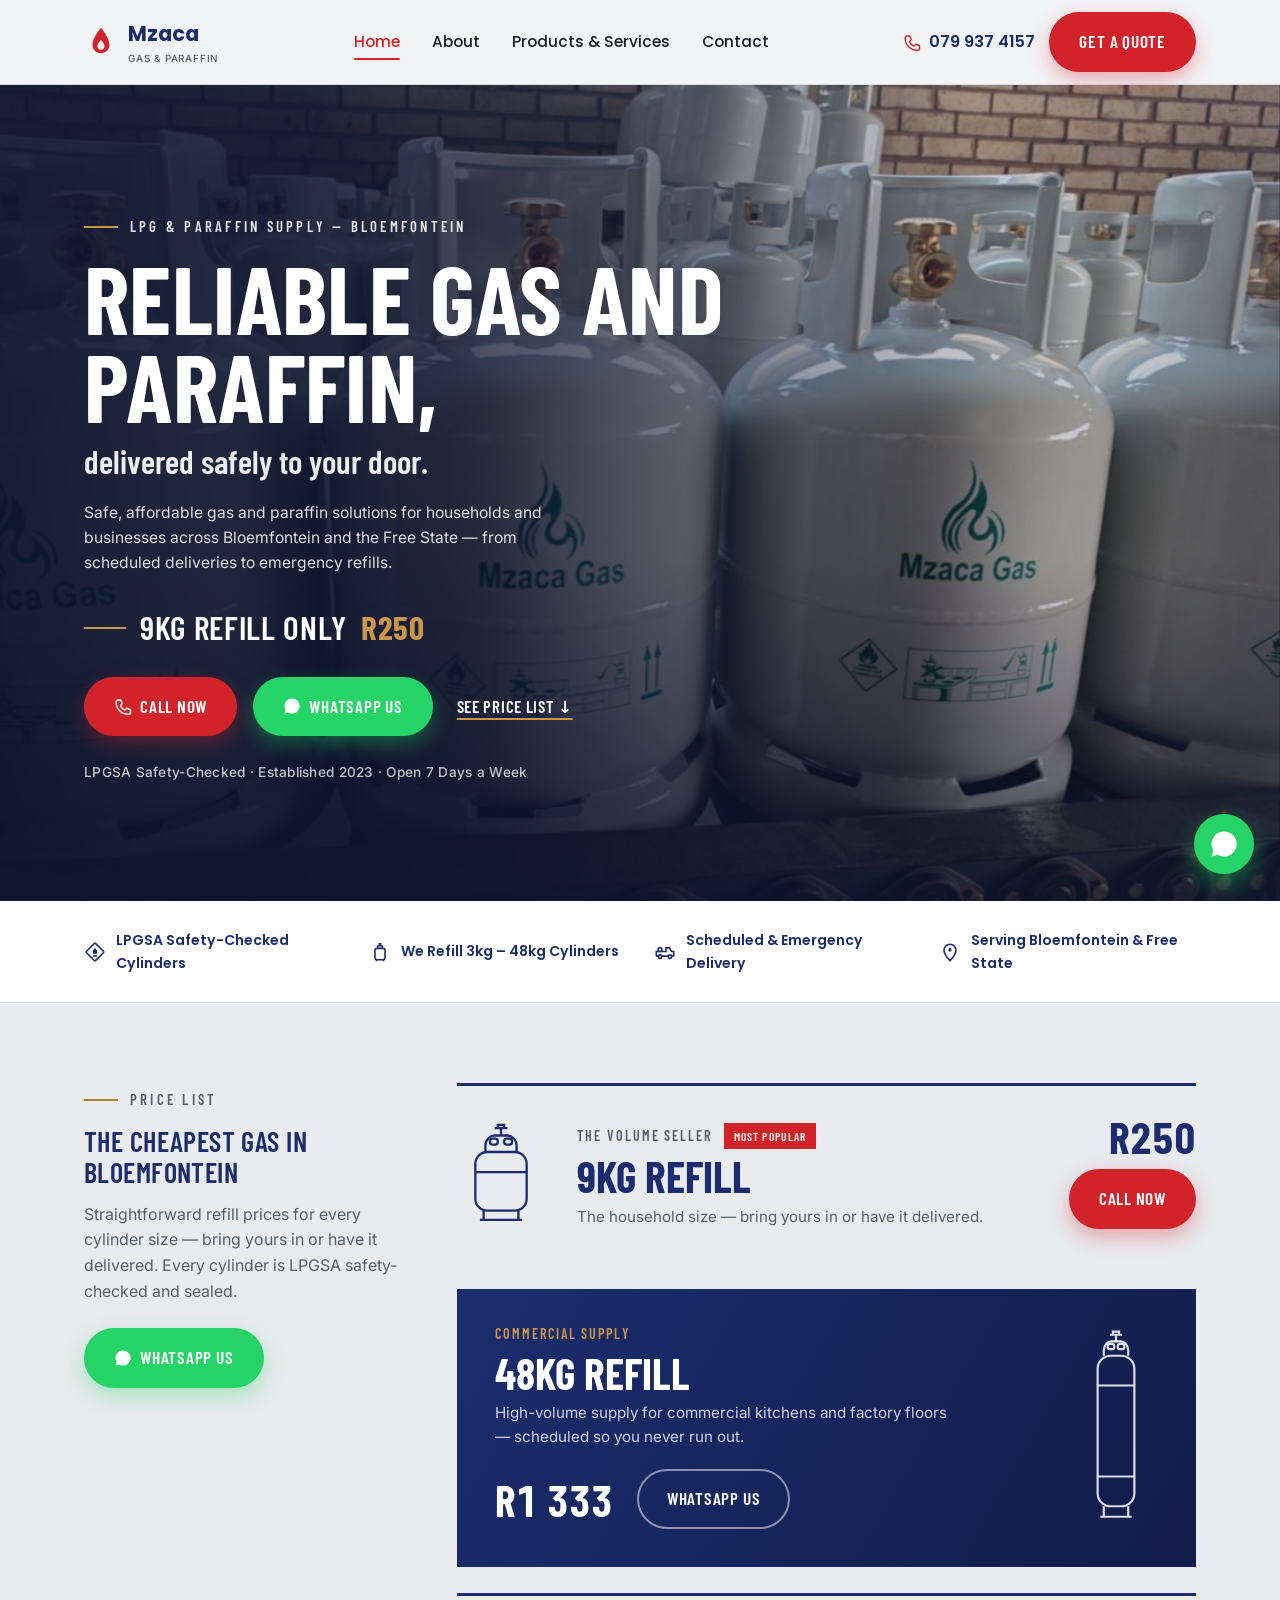
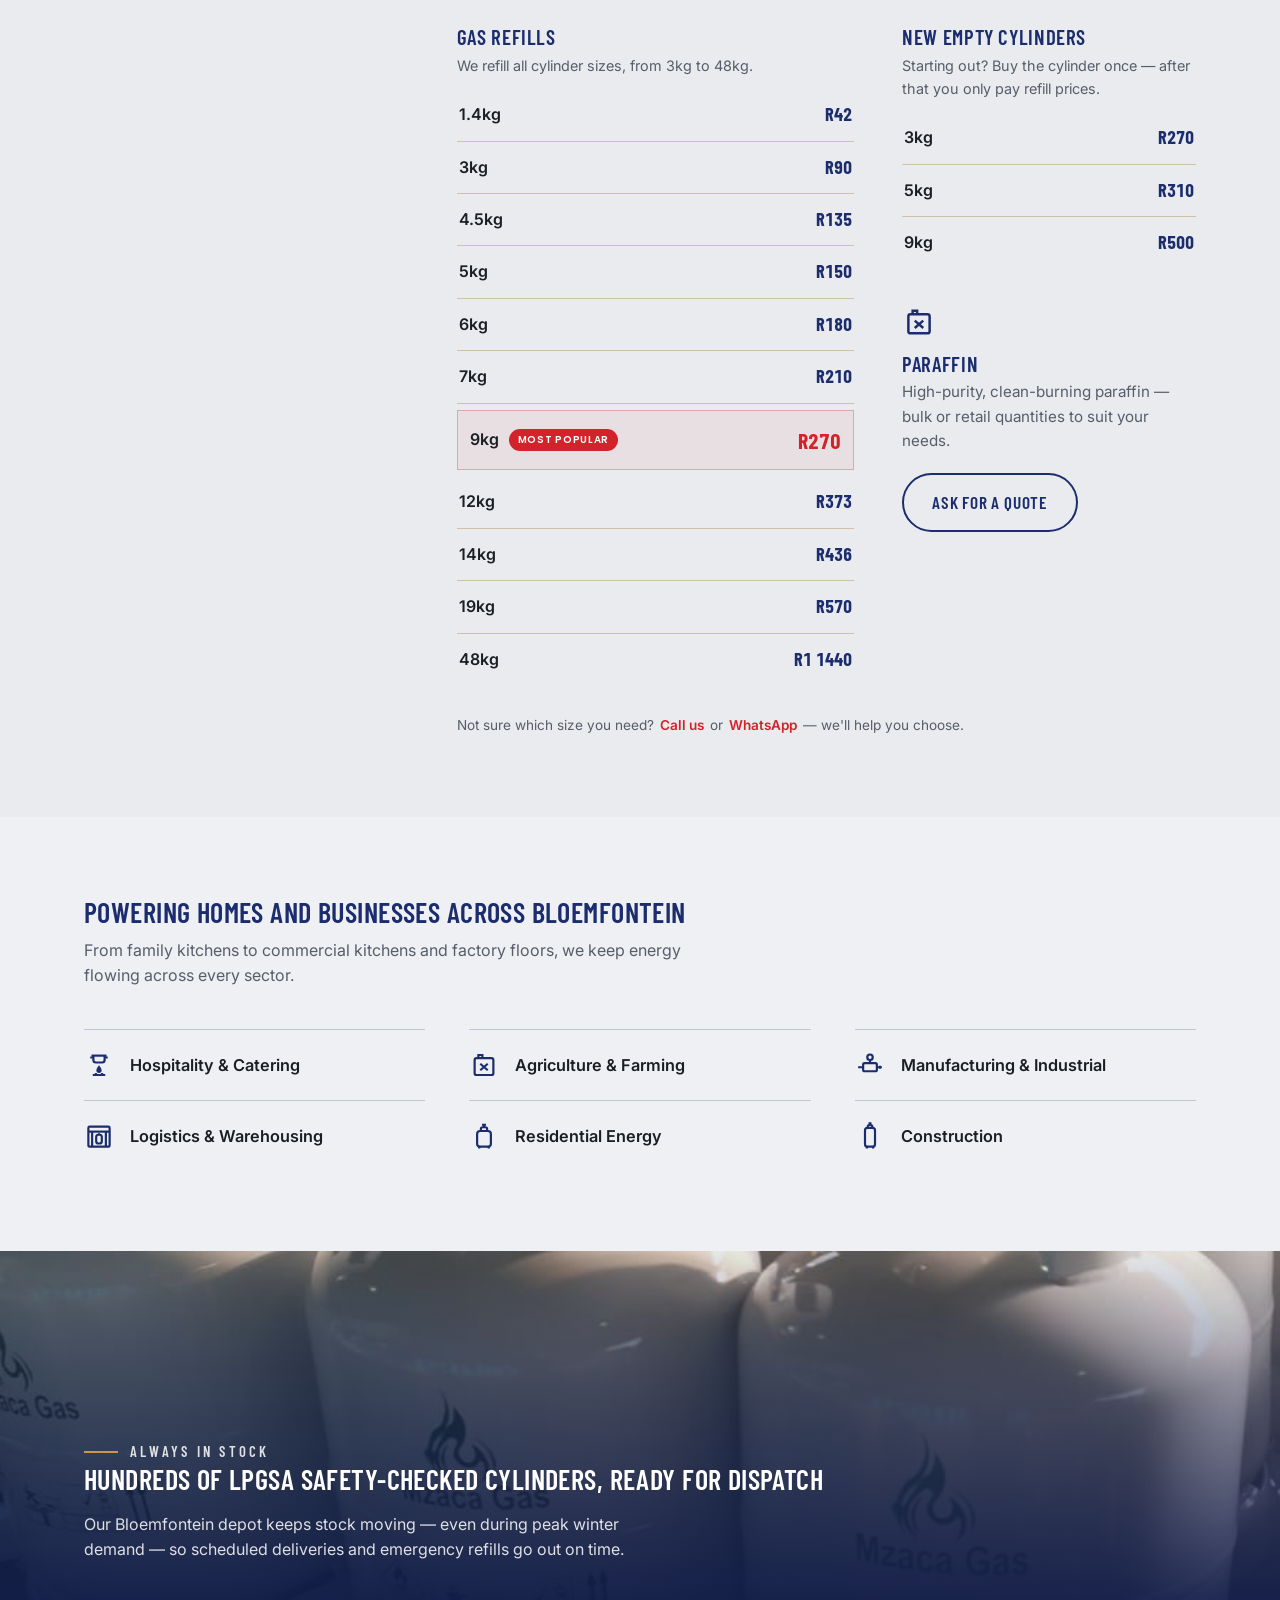
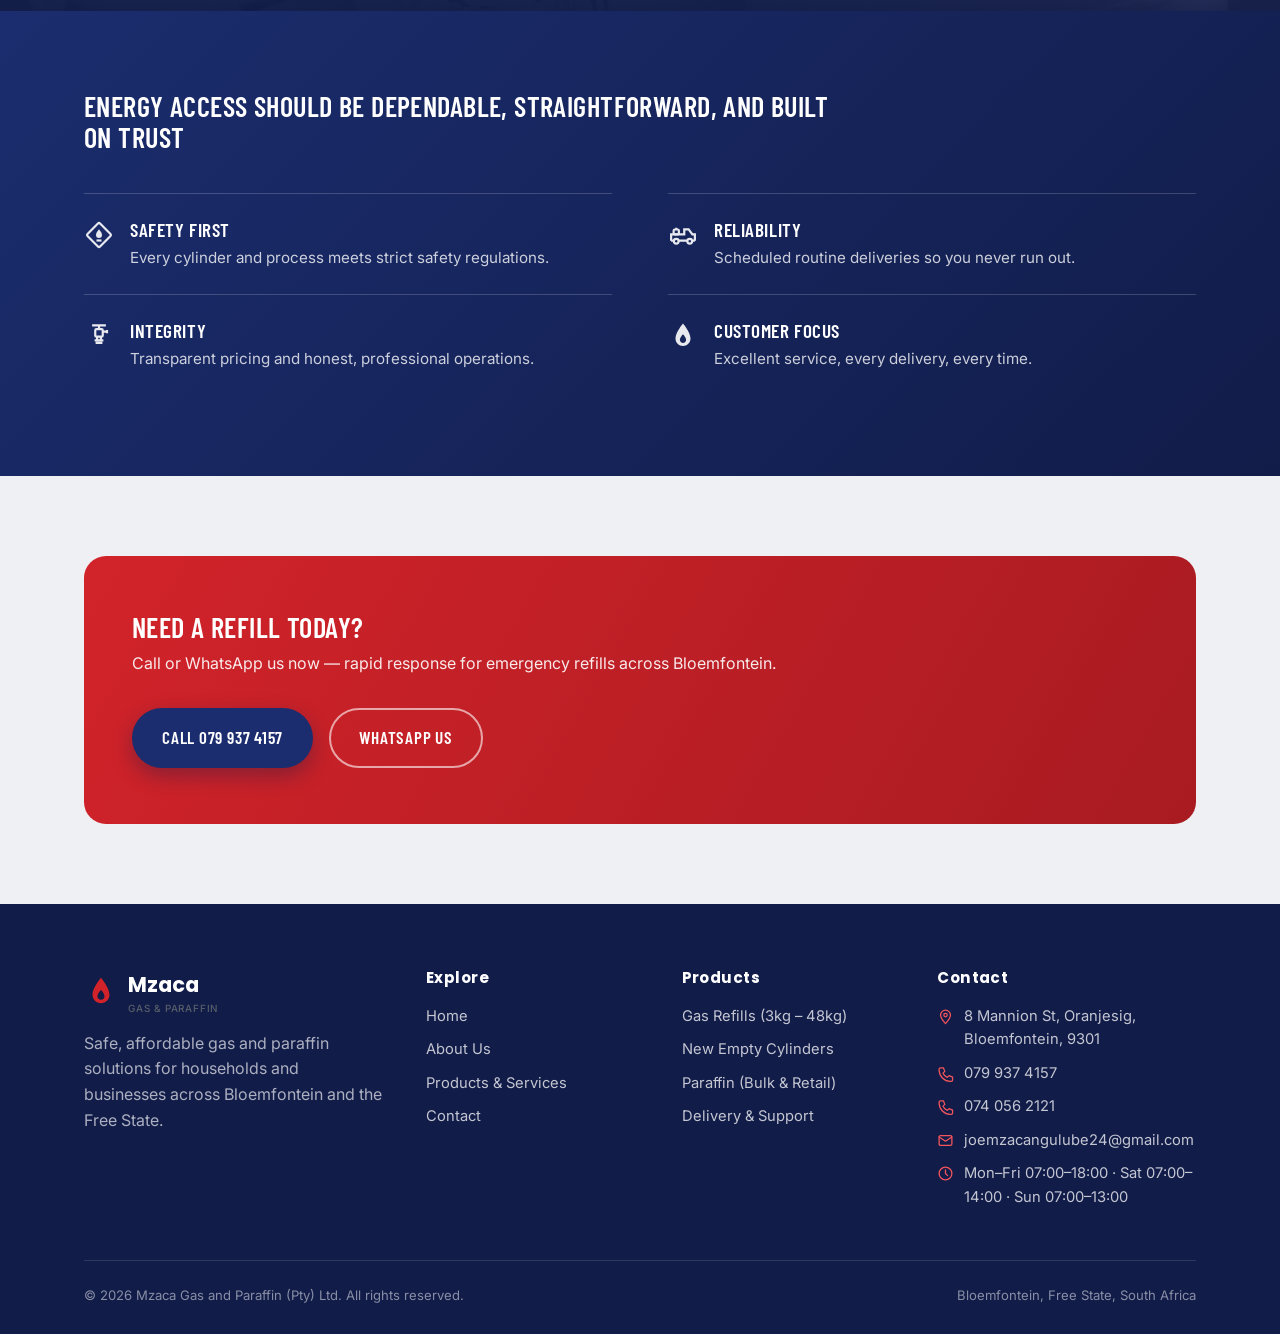
==== commit 50fbff69: "Price changes" ====
--- a/index.html
+++ b/index.html
@@ -1,29 +1,36 @@
 <!DOCTYPE html>
 <html lang="en-ZA">
+
 <head>
-<meta charset="UTF-8">
-<meta name="viewport" content="width=device-width, initial-scale=1.0">
-<title>Mzaca Gas and Paraffin | LPG Gas &amp; Paraffin Delivery in Bloemfontein</title>
-<meta name="description" content="Mzaca Gas and Paraffin (Pty) Ltd refills LPG gas cylinders from 3kg to 48kg — 9kg refill only R250 — and supplies quality paraffin to homes and businesses in Bloemfontein, Free State. Open 7 days a week.">
-<meta name="keywords" content="gas Bloemfontein, LPG Bloemfontein, gas refill Bloemfontein, cheapest gas Bloemfontein, paraffin Bloemfontein, gas delivery Free State, 9kg gas refill price, 19kg gas cylinder, 48kg gas cylinder">
-<link rel="canonical" href="https://www.mzacagasparaffin.com/">
-<meta property="og:type" content="website">
-<meta property="og:site_name" content="Mzaca Gas and Paraffin">
-<meta property="og:title" content="Mzaca Gas and Paraffin | LPG Gas &amp; Paraffin Delivery in Bloemfontein">
-<meta property="og:description" content="Cheapest gas in Bloemfontein — LPG refills from 3kg to 48kg, 9kg only R250. Safe, affordable gas and paraffin for homes and businesses.">
-<meta property="og:url" content="https://www.mzacagasparaffin.com/">
-<meta property="og:image" content="https://www.mzacagasparaffin.com/assets/images/cylinders-lineup.jpg">
-<meta property="og:image:width" content="1280">
-<meta property="og:image:height" content="720">
-<meta property="og:image:alt" content="Mzaca Gas cylinders lined up at the Bloemfontein depot">
-<meta name="theme-color" content="#1b2d6e">
-<link rel="icon" type="image/svg+xml" href="data:image/svg+xml,%3Csvg xmlns='http://www.w3.org/2000/svg' viewBox='0 0 24 24'%3E%3Crect width='24' height='24' rx='6' fill='%23EEF0F3'/%3E%3Cpath fill='%23D2232A' fill-rule='evenodd' clip-rule='evenodd' d='M12 3C12 3 7 9.5 7 14C7 17.31 9.24 20 12 20C14.76 20 17 17.31 17 14C17 9.5 12 3 12 3ZM12 17.5C10.9 17.5 10 16.6 10 15.4C10 13.8 12 11.8 12 11.8C12 11.8 14 13.8 14 15.4C14 16.6 13.1 17.5 12 17.5Z'/%3E%3C/svg%3E">
-<link rel="preload" as="image" href="assets/images/cylinders-lineup.jpg" fetchpriority="high">
-<link rel="preconnect" href="https://fonts.googleapis.com">
-<link rel="preconnect" href="https://fonts.gstatic.com" crossorigin>
-<link href="https://fonts.googleapis.com/css2?family=Inter:wght@400;500;600;700&amp;family=Poppins:wght@600;700&amp;family=Barlow+Condensed:wght@600;700&amp;display=swap" rel="stylesheet">
-<link rel="stylesheet" href="assets/css/style.css">
-<script type="application/ld+json">
+  <meta charset="UTF-8">
+  <meta name="viewport" content="width=device-width, initial-scale=1.0">
+  <title>Mzaca Gas and Paraffin | LPG Gas &amp; Paraffin Delivery in Bloemfontein</title>
+  <meta name="description"
+    content="Mzaca Gas and Paraffin (Pty) Ltd refills LPG gas cylinders from 3kg to 48kg — 9kg refill only R250 — and supplies quality paraffin to homes and businesses in Bloemfontein, Free State. Open 7 days a week.">
+  <meta name="keywords"
+    content="gas Bloemfontein, LPG Bloemfontein, gas refill Bloemfontein, cheapest gas Bloemfontein, paraffin Bloemfontein, gas delivery Free State, 9kg gas refill price, 19kg gas cylinder, 48kg gas cylinder">
+  <link rel="canonical" href="https://www.mzacagasparaffin.com/">
+  <meta property="og:type" content="website">
+  <meta property="og:site_name" content="Mzaca Gas and Paraffin">
+  <meta property="og:title" content="Mzaca Gas and Paraffin | LPG Gas &amp; Paraffin Delivery in Bloemfontein">
+  <meta property="og:description"
+    content="Cheapest gas in Bloemfontein — LPG refills from 3kg to 48kg, 9kg only R250. Safe, affordable gas and paraffin for homes and businesses.">
+  <meta property="og:url" content="https://www.mzacagasparaffin.com/">
+  <meta property="og:image" content="https://www.mzacagasparaffin.com/assets/images/cylinders-lineup.jpg">
+  <meta property="og:image:width" content="1280">
+  <meta property="og:image:height" content="720">
+  <meta property="og:image:alt" content="Mzaca Gas cylinders lined up at the Bloemfontein depot">
+  <meta name="theme-color" content="#1b2d6e">
+  <link rel="icon" type="image/svg+xml"
+    href="data:image/svg+xml,%3Csvg xmlns='http://www.w3.org/2000/svg' viewBox='0 0 24 24'%3E%3Crect width='24' height='24' rx='6' fill='%23EEF0F3'/%3E%3Cpath fill='%23D2232A' fill-rule='evenodd' clip-rule='evenodd' d='M12 3C12 3 7 9.5 7 14C7 17.31 9.24 20 12 20C14.76 20 17 17.31 17 14C17 9.5 12 3 12 3ZM12 17.5C10.9 17.5 10 16.6 10 15.4C10 13.8 12 11.8 12 11.8C12 11.8 14 13.8 14 15.4C14 16.6 13.1 17.5 12 17.5Z'/%3E%3C/svg%3E">
+  <link rel="preload" as="image" href="assets/images/cylinders-lineup.jpg" fetchpriority="high">
+  <link rel="preconnect" href="https://fonts.googleapis.com">
+  <link rel="preconnect" href="https://fonts.gstatic.com" crossorigin>
+  <link
+    href="https://fonts.googleapis.com/css2?family=Inter:wght@400;500;600;700&amp;family=Poppins:wght@600;700&amp;family=Barlow+Condensed:wght@600;700&amp;display=swap"
+    rel="stylesheet">
+  <link rel="stylesheet" href="assets/css/style.css">
+  <script type="application/ld+json">
 {
   "@context": "https://schema.org",
   "@type": "LocalBusiness",
@@ -50,411 +57,515 @@
 }
 </script>
 </head>
+
 <body class="home">
 
-<svg class="svg-defs" aria-hidden="true" focusable="false" xmlns="http://www.w3.org/2000/svg">
-  <defs>
-    <!-- Depot icon set: 1.75 stroke, squared caps, drawn from the premises -->
-    <symbol id="i-cyl" viewBox="0 0 24 24">
-      <path d="M12 5V3M10.4 3h3.2"/>
-      <path d="M9.5 8V6.4C9.5 5.6 10.1 5 10.9 5h2.2c.8 0 1.4.6 1.4 1.4V8"/>
-      <rect x="6.5" y="8" width="11" height="12.5" rx="2.4"/>
-      <path d="M8.2 20.5V22M15.8 20.5V22"/>
-    </symbol>
-    <symbol id="i-cyltall" viewBox="0 0 24 24">
-      <path d="M12 3.2V1.8M10.8 1.8h2.4"/>
-      <path d="M10.2 5.5V4.4c0-.7.5-1.2 1.2-1.2h1.2c.7 0 1.2.5 1.2 1.2v1.1"/>
-      <rect x="8" y="5.5" width="8" height="15" rx="2"/>
-      <path d="M9.5 20.5V22M14.5 20.5V22"/>
-    </symbol>
-    <symbol id="i-placard" viewBox="0 0 24 24">
-      <rect x="4.9" y="4.9" width="14.2" height="14.2" rx="1.2" transform="rotate(45 12 12)"/>
-      <path fill="currentColor" stroke="none" d="M12 7.4c-1.5 1.9-2.4 3.2-2.4 4.5a2.4 2.4 0 0 0 4.8 0c0-1.3-.9-2.6-2.4-4.5z"/>
-      <path d="M10 16.4h4"/>
-    </symbol>
-    <symbol id="i-valve" viewBox="0 0 24 24">
-      <path d="M6.5 3.5h11M12 3.5v3"/>
-      <rect x="9" y="6.5" width="6" height="6" rx="1"/>
-      <path d="M15 8.5h3.4M18.4 7.2v2.6"/>
-      <path d="M10.5 12.5v3M13.5 12.5v3M8.5 15.5h7M9.3 17.5h5.4"/>
-    </symbol>
-    <symbol id="i-regulator" viewBox="0 0 24 24">
-      <circle cx="12" cy="5.8" r="2.2"/>
-      <path d="M12 8v2.5"/>
-      <rect x="6.5" y="10.5" width="11" height="6.5" rx="1.2"/>
-      <path d="M2.5 13.8H6.5M17.5 13.8h4M20 12.6v2.4"/>
-    </symbol>
-    <symbol id="i-cage" viewBox="0 0 24 24">
-      <rect x="3.5" y="4.5" width="17" height="16" rx="1"/>
-      <path d="M3.5 8.5h17"/>
-      <rect x="9.75" y="11" width="4.5" height="7" rx="1.8"/>
-      <path d="M12 11V9.8"/>
-      <path d="M6.5 8.5v12M17.5 8.5v12"/>
-    </symbol>
-    <symbol id="i-bakkie" viewBox="0 0 24 24">
-      <path d="M2.5 16.5V11.5h10.5V7.5H16.5l3 4h2v5"/>
-      <path d="M2.5 16.5h2M8.7 16.5h6.6M19.7 16.5h1.8"/>
-      <circle cx="6.6" cy="17" r="1.9"/>
-      <circle cx="17.4" cy="17" r="1.9"/>
-      <rect x="4.5" y="7.6" width="4.2" height="3.9" rx="1"/>
-      <path d="M6.6 7.6V6.2"/>
-    </symbol>
-    <symbol id="i-jerry" viewBox="0 0 24 24">
-      <rect x="4.5" y="6.5" width="15" height="13.5" rx="1.5"/>
-      <path d="M7.5 6.5V4h3.2v2.5"/>
-      <path d="M9 11l6 5.2M15 11l-6 5.2"/>
-    </symbol>
-    <symbol id="i-burner" viewBox="0 0 24 24">
-      <path d="M6 4.5h12"/>
-      <path d="M7.5 4.5V8c0 1.2.9 2 2 2h5c1.1 0 2-.8 2-2V4.5"/>
-      <path d="M7.5 6H5M16.5 6H19"/>
-      <path fill="currentColor" stroke="none" d="M12 12.2c-1.3 1.7-2.1 2.9-2.1 4a2.1 2.1 0 0 0 4.2 0c0-1.1-.8-2.3-2.1-4z"/>
-      <path d="M7 20h10M9.5 20v-1.7M14.5 20v-1.7"/>
-    </symbol>
-    <symbol id="i-pin" viewBox="0 0 24 24">
-      <path d="M12 21.5S5.5 14.7 5.5 10a6.5 6.5 0 0 1 13 0c0 4.7-6.5 11.5-6.5 11.5z"/>
-      <path fill="currentColor" stroke="none" d="M12 6.8c-1 1.3-1.7 2.2-1.7 3.1a1.7 1.7 0 0 0 3.4 0c0-.9-.7-1.8-1.7-3.1z"/>
-    </symbol>
-    <symbol id="i-flame" viewBox="0 0 24 24">
-      <path fill="currentColor" stroke="none" fill-rule="evenodd" clip-rule="evenodd" d="M12 2C12 2 6 9 6 14C6 17.31 8.69 20 12 20C15.31 20 18 17.31 18 14C18 9 12 2 12 2ZM12 17.5C10.62 17.5 9.5 16.38 9.5 15C9.5 13 12 10.5 12 10.5C12 10.5 14.5 13 14.5 15C14.5 16.38 13.38 17.5 12 17.5Z"/>
-    </symbol>
-    <!-- Feature silhouettes: true relative proportions -->
-    <symbol id="fs-cyl9" viewBox="0 0 96 120">
-      <path d="M48 18V10M41 10h14M44.5 10V6.5h7V10"/>
-      <path d="M31 36v-7c0-6.5 5.5-11 10-11h14c4.5 0 10 4.5 10 11v7"/>
-      <rect x="36" y="21.5" width="8.5" height="6.5" rx="2.8"/>
-      <rect x="51.5" y="21.5" width="8.5" height="6.5" rx="2.8"/>
-      <rect x="20" y="36" width="56" height="64" rx="13"/>
-      <path d="M20 58h56"/>
-      <path d="M29 100v10M67 100v10M25 110h46"/>
-    </symbol>
-    <symbol id="fs-cyl48" viewBox="0 0 96 232">
-      <path d="M48 18V10M41 10h14M44.5 10V6.5h7V10"/>
-      <path d="M34 34v-6c0-6.5 5-10.5 8.5-10.5h11c3.5 0 8.5 4 8.5 10.5v6"/>
-      <rect x="38.5" y="20.5" width="7.5" height="6" rx="2.6"/>
-      <rect x="50" y="20.5" width="7.5" height="6" rx="2.6"/>
-      <rect x="27" y="34" width="42" height="172" rx="15"/>
-      <path d="M27 68h42M27 172h42"/>
-      <path d="M34 206v12M62 206v12M30 218h36"/>
-    </symbol>
-  </defs>
-</svg>
-
-<header class="site-header">
-  <div class="container">
-    <a href="index.html" class="brand">
-      <svg class="flame-mark" viewBox="0 0 24 24" fill="currentColor"><path fill-rule="evenodd" clip-rule="evenodd" d="M12 2C12 2 6 9 6 14C6 17.31 8.69 20 12 20C15.31 20 18 17.31 18 14C18 9 12 2 12 2ZM12 17.5C10.62 17.5 9.5 16.38 9.5 15C9.5 13 12 10.5 12 10.5C12 10.5 14.5 13 14.5 15C14.5 16.38 13.38 17.5 12 17.5Z"/></svg>
-      <span>Mzaca<span class="brand-sub">Gas &amp; Paraffin</span></span>
-    </a>
-    <button class="nav-toggle" aria-label="Toggle navigation" aria-expanded="false">
-      <svg viewBox="0 0 24 24" fill="none" stroke="currentColor" stroke-width="1.8" stroke-linecap="round"><line x1="3" y1="6" x2="21" y2="6"/><line x1="3" y1="12" x2="21" y2="12"/><line x1="3" y1="18" x2="21" y2="18"/></svg>
-    </button>
-    <nav class="main-nav" aria-label="Primary">
-      <ul>
-        <li><a href="index.html" aria-current="page">Home</a></li>
-        <li><a href="about.html">About</a></li>
-        <li><a href="services.html">Products &amp; Services</a></li>
-        <li><a href="contact.html">Contact</a></li>
-      </ul>
-    </nav>
-    <div class="header-actions">
-      <a class="header-call" href="tel:+27799374157">
-        <svg viewBox="0 0 24 24" fill="none" stroke="currentColor" stroke-width="1.8" stroke-linecap="round" stroke-linejoin="round"><path d="M5 4h4l2 5-2.5 2.5a12 12 0 0 0 6 6L17 15l5 2v4a2 2 0 0 1-2 2A16 16 0 0 1 3 6a2 2 0 0 1 2-2z"/></svg>
-        <span>079 937 4157</span>
+  <svg class="svg-defs" aria-hidden="true" focusable="false" xmlns="http://www.w3.org/2000/svg">
+    <defs>
+      <!-- Depot icon set: 1.75 stroke, squared caps, drawn from the premises -->
+      <symbol id="i-cyl" viewBox="0 0 24 24">
+        <path d="M12 5V3M10.4 3h3.2" />
+        <path d="M9.5 8V6.4C9.5 5.6 10.1 5 10.9 5h2.2c.8 0 1.4.6 1.4 1.4V8" />
+        <rect x="6.5" y="8" width="11" height="12.5" rx="2.4" />
+        <path d="M8.2 20.5V22M15.8 20.5V22" />
+      </symbol>
+      <symbol id="i-cyltall" viewBox="0 0 24 24">
+        <path d="M12 3.2V1.8M10.8 1.8h2.4" />
+        <path d="M10.2 5.5V4.4c0-.7.5-1.2 1.2-1.2h1.2c.7 0 1.2.5 1.2 1.2v1.1" />
+        <rect x="8" y="5.5" width="8" height="15" rx="2" />
+        <path d="M9.5 20.5V22M14.5 20.5V22" />
+      </symbol>
+      <symbol id="i-placard" viewBox="0 0 24 24">
+        <rect x="4.9" y="4.9" width="14.2" height="14.2" rx="1.2" transform="rotate(45 12 12)" />
+        <path fill="currentColor" stroke="none"
+          d="M12 7.4c-1.5 1.9-2.4 3.2-2.4 4.5a2.4 2.4 0 0 0 4.8 0c0-1.3-.9-2.6-2.4-4.5z" />
+        <path d="M10 16.4h4" />
+      </symbol>
+      <symbol id="i-valve" viewBox="0 0 24 24">
+        <path d="M6.5 3.5h11M12 3.5v3" />
+        <rect x="9" y="6.5" width="6" height="6" rx="1" />
+        <path d="M15 8.5h3.4M18.4 7.2v2.6" />
+        <path d="M10.5 12.5v3M13.5 12.5v3M8.5 15.5h7M9.3 17.5h5.4" />
+      </symbol>
+      <symbol id="i-regulator" viewBox="0 0 24 24">
+        <circle cx="12" cy="5.8" r="2.2" />
+        <path d="M12 8v2.5" />
+        <rect x="6.5" y="10.5" width="11" height="6.5" rx="1.2" />
+        <path d="M2.5 13.8H6.5M17.5 13.8h4M20 12.6v2.4" />
+      </symbol>
+      <symbol id="i-cage" viewBox="0 0 24 24">
+        <rect x="3.5" y="4.5" width="17" height="16" rx="1" />
+        <path d="M3.5 8.5h17" />
+        <rect x="9.75" y="11" width="4.5" height="7" rx="1.8" />
+        <path d="M12 11V9.8" />
+        <path d="M6.5 8.5v12M17.5 8.5v12" />
+      </symbol>
+      <symbol id="i-bakkie" viewBox="0 0 24 24">
+        <path d="M2.5 16.5V11.5h10.5V7.5H16.5l3 4h2v5" />
+        <path d="M2.5 16.5h2M8.7 16.5h6.6M19.7 16.5h1.8" />
+        <circle cx="6.6" cy="17" r="1.9" />
+        <circle cx="17.4" cy="17" r="1.9" />
+        <rect x="4.5" y="7.6" width="4.2" height="3.9" rx="1" />
+        <path d="M6.6 7.6V6.2" />
+      </symbol>
+      <symbol id="i-jerry" viewBox="0 0 24 24">
+        <rect x="4.5" y="6.5" width="15" height="13.5" rx="1.5" />
+        <path d="M7.5 6.5V4h3.2v2.5" />
+        <path d="M9 11l6 5.2M15 11l-6 5.2" />
+      </symbol>
+      <symbol id="i-burner" viewBox="0 0 24 24">
+        <path d="M6 4.5h12" />
+        <path d="M7.5 4.5V8c0 1.2.9 2 2 2h5c1.1 0 2-.8 2-2V4.5" />
+        <path d="M7.5 6H5M16.5 6H19" />
+        <path fill="currentColor" stroke="none"
+          d="M12 12.2c-1.3 1.7-2.1 2.9-2.1 4a2.1 2.1 0 0 0 4.2 0c0-1.1-.8-2.3-2.1-4z" />
+        <path d="M7 20h10M9.5 20v-1.7M14.5 20v-1.7" />
+      </symbol>
+      <symbol id="i-pin" viewBox="0 0 24 24">
+        <path d="M12 21.5S5.5 14.7 5.5 10a6.5 6.5 0 0 1 13 0c0 4.7-6.5 11.5-6.5 11.5z" />
+        <path fill="currentColor" stroke="none"
+          d="M12 6.8c-1 1.3-1.7 2.2-1.7 3.1a1.7 1.7 0 0 0 3.4 0c0-.9-.7-1.8-1.7-3.1z" />
+      </symbol>
+      <symbol id="i-flame" viewBox="0 0 24 24">
+        <path fill="currentColor" stroke="none" fill-rule="evenodd" clip-rule="evenodd"
+          d="M12 2C12 2 6 9 6 14C6 17.31 8.69 20 12 20C15.31 20 18 17.31 18 14C18 9 12 2 12 2ZM12 17.5C10.62 17.5 9.5 16.38 9.5 15C9.5 13 12 10.5 12 10.5C12 10.5 14.5 13 14.5 15C14.5 16.38 13.38 17.5 12 17.5Z" />
+      </symbol>
+      <!-- Feature silhouettes: true relative proportions -->
+      <symbol id="fs-cyl9" viewBox="0 0 96 120">
+        <path d="M48 18V10M41 10h14M44.5 10V6.5h7V10" />
+        <path d="M31 36v-7c0-6.5 5.5-11 10-11h14c4.5 0 10 4.5 10 11v7" />
+        <rect x="36" y="21.5" width="8.5" height="6.5" rx="2.8" />
+        <rect x="51.5" y="21.5" width="8.5" height="6.5" rx="2.8" />
+        <rect x="20" y="36" width="56" height="64" rx="13" />
+        <path d="M20 58h56" />
+        <path d="M29 100v10M67 100v10M25 110h46" />
+      </symbol>
+      <symbol id="fs-cyl48" viewBox="0 0 96 232">
+        <path d="M48 18V10M41 10h14M44.5 10V6.5h7V10" />
+        <path d="M34 34v-6c0-6.5 5-10.5 8.5-10.5h11c3.5 0 8.5 4 8.5 10.5v6" />
+        <rect x="38.5" y="20.5" width="7.5" height="6" rx="2.6" />
+        <rect x="50" y="20.5" width="7.5" height="6" rx="2.6" />
+        <rect x="27" y="34" width="42" height="172" rx="15" />
+        <path d="M27 68h42M27 172h42" />
+        <path d="M34 206v12M62 206v12M30 218h36" />
+      </symbol>
+    </defs>
+  </svg>
+
+  <header class="site-header">
+    <div class="container">
+      <a href="index.html" class="brand">
+        <svg class="flame-mark" viewBox="0 0 24 24" fill="currentColor">
+          <path fill-rule="evenodd" clip-rule="evenodd"
+            d="M12 2C12 2 6 9 6 14C6 17.31 8.69 20 12 20C15.31 20 18 17.31 18 14C18 9 12 2 12 2ZM12 17.5C10.62 17.5 9.5 16.38 9.5 15C9.5 13 12 10.5 12 10.5C12 10.5 14.5 13 14.5 15C14.5 16.38 13.38 17.5 12 17.5Z" />
+        </svg>
+        <span>Mzaca<span class="brand-sub">Gas &amp; Paraffin</span></span>
       </a>
-      <a class="btn btn-primary" href="contact.html">Get a Quote</a>
-    </div>
-  </div>
-</header>
-
-<section class="hero">
-  <div class="hero-media" aria-hidden="false">
-    <img src="assets/images/cylinders-lineup.jpg" alt="LPGSA safety-checked Mzaca Gas cylinders lined up ready for delivery" width="1280" height="720" fetchpriority="high">
-  </div>
-  <div class="container hero-inner">
-    <p class="cap cap--onphoto">LPG &amp; Paraffin Supply — Bloemfontein</p>
-    <h1 class="hero-title">
-      <span class="hero-title-loud">Reliable gas and paraffin,</span>
-      <span class="hero-title-quiet">delivered safely to your door.</span>
-    </h1>
-    <p class="lead">Safe, affordable gas and paraffin solutions for households and businesses across Bloemfontein and the Free State — from scheduled deliveries to emergency refills.</p>
-    <p class="hero-price">9kg refill only <strong>R250</strong></p>
-    <div class="cta-row hero-cta">
-      <a class="btn btn-primary" href="tel:+27799374157">
-        <svg viewBox="0 0 24 24" fill="none" stroke="currentColor" stroke-width="1.8" stroke-linecap="round" stroke-linejoin="round"><path d="M5 4h4l2 5-2.5 2.5a12 12 0 0 0 6 6L17 15l5 2v4a2 2 0 0 1-2 2A16 16 0 0 1 3 6a2 2 0 0 1 2-2z"/></svg>
-        Call Now
-      </a>
-      <a class="btn btn-whatsapp" href="https://wa.me/27799374157?text=Hi%20Mzaca%2C%20I%27d%20like%20to%20find%20out%20more%20about%20your%20gas%20and%20paraffin%20supply." target="_blank" rel="noopener">
-        <svg viewBox="0 0 24 24" fill="currentColor"><path d="M12 2a10 10 0 0 0-8.5 15.2L2 22l4.9-1.5A10 10 0 1 0 12 2z"/></svg>
-        WhatsApp Us
-      </a>
-      <a class="hero-prices-link" href="#prices">See Price List&nbsp;&darr;</a>
-    </div>
-    <p class="hero-meta">LPGSA Safety-Checked &middot; Established 2023 &middot; Open 7 Days a Week</p>
-  </div>
-</section>
-
-<div class="trust-strip">
-  <div class="container">
-    <span class="trust-item">
-      <svg viewBox="0 0 24 24" fill="none" stroke="currentColor" stroke-width="1.75"><use href="#i-placard"/></svg>
-      LPGSA Safety-Checked Cylinders
-    </span>
-    <span class="trust-item">
-      <svg viewBox="0 0 24 24" fill="none" stroke="currentColor" stroke-width="1.75"><use href="#i-cyl"/></svg>
-      We Refill 3kg &ndash; 48kg Cylinders
-    </span>
-    <span class="trust-item">
-      <svg viewBox="0 0 24 24" fill="none" stroke="currentColor" stroke-width="1.75"><use href="#i-bakkie"/></svg>
-      Scheduled &amp; Emergency Delivery
-    </span>
-    <span class="trust-item">
-      <svg viewBox="0 0 24 24" fill="none" stroke="currentColor" stroke-width="1.75"><use href="#i-pin"/></svg>
-      Serving Bloemfontein &amp; Free State
-    </span>
-  </div>
-</div>
-
-<section class="section section--alt ledger" id="prices">
-  <div class="container ledger-grid">
-    <aside class="ledger-rail">
-      <p class="cap">Price List</p>
-      <h2>The Cheapest Gas in Bloemfontein</h2>
-      <p>Straightforward refill prices for every cylinder size — bring yours in or have it delivered. Every cylinder is LPGSA safety-checked and sealed.</p>
-      <a class="btn btn-whatsapp" href="https://wa.me/27799374157?text=Hi%20Mzaca%2C%20I%27d%20like%20to%20find%20out%20more%20about%20your%20gas%20and%20paraffin%20supply." target="_blank" rel="noopener">
-        <svg viewBox="0 0 24 24" fill="currentColor"><path d="M12 2a10 10 0 0 0-8.5 15.2L2 22l4.9-1.5A10 10 0 1 0 12 2z"/></svg>
-        WhatsApp Us
-      </a>
-    </aside>
-    <div class="ledger-main">
-
-      <article class="feature-row feature-row--9kg">
-        <svg class="feature-cyl" viewBox="0 0 96 120" fill="none" stroke="currentColor" stroke-width="2.5"><use href="#fs-cyl9"/></svg>
-        <div class="feature-body">
-          <p class="feature-kicker">The volume seller <span class="flag">Most Popular</span></p>
-          <h3 class="feature-size">9kg refill</h3>
-          <p class="feature-note">The household size — bring yours in or have it delivered.</p>
-        </div>
-        <div class="feature-buy">
-          <p class="feature-price">R250</p>
-          <a class="btn btn-primary" href="tel:+27799374157">Call Now</a>
-        </div>
-      </article>
-
-      <article class="feature-row feature-row--48kg">
-        <div class="feature-body">
-          <p class="feature-kicker">Commercial supply</p>
-          <h3 class="feature-size">48kg refill</h3>
-          <p class="feature-note">High-volume supply for commercial kitchens and factory floors — scheduled so you never run out.</p>
-          <div class="feature-buy">
-            <p class="feature-price">R1&nbsp;333</p>
-            <a class="btn btn-outline" href="https://wa.me/27799374157?text=Hi%20Mzaca%2C%20I%27d%20like%20to%20find%20out%20more%20about%20your%20gas%20and%20paraffin%20supply." target="_blank" rel="noopener">WhatsApp Us</a>
-          </div>
-        </div>
-        <svg class="feature-cyl feature-cyl--48" viewBox="0 0 96 232" fill="none" stroke="currentColor" stroke-width="2.5"><use href="#fs-cyl48"/></svg>
-      </article>
-
-      <div class="ledger-cols">
-        <div class="ledger-block">
-          <h3>Gas Refills</h3>
-          <p class="panel-note">We refill all cylinder sizes, from 3kg to 48kg.</p>
-          <ul class="ledger-list">
-            <li><span class="size">3kg</span><span class="amount">R83</span></li>
-            <li><span class="size">4.5kg</span><span class="amount">R125</span></li>
-            <li><span class="size">5kg</span><span class="amount">R139</span></li>
-            <li><span class="size">7kg</span><span class="amount">R195</span></li>
-            <li class="featured"><span class="size">9kg <span class="price-chip">Most Popular</span></span><span class="amount">R250</span></li>
-            <li><span class="size">12kg</span><span class="amount">R333</span></li>
-            <li><span class="size">14kg</span><span class="amount">R389</span></li>
-            <li><span class="size">19kg</span><span class="amount">R528</span></li>
-            <li><span class="size">48kg</span><span class="amount">R1&nbsp;333</span></li>
-          </ul>
-        </div>
-        <div class="ledger-side">
-          <div class="ledger-block">
-            <h3>New Empty Cylinders</h3>
-            <p class="panel-note">Starting out? Buy the cylinder once — after that you only pay refill prices.</p>
-            <ul class="ledger-list">
-              <li><span class="size">3kg</span><span class="amount">R270</span></li>
-              <li><span class="size">5kg</span><span class="amount">R310</span></li>
-              <li><span class="size">9kg</span><span class="amount">R500</span></li>
-            </ul>
-          </div>
-          <div class="ledger-block ledger-block--paraffin">
-            <svg class="mark" viewBox="0 0 24 24" fill="none" stroke="currentColor" stroke-width="1.75"><use href="#i-jerry"/></svg>
-            <h3>Paraffin</h3>
-            <p>High-purity, clean-burning paraffin — bulk or retail quantities to suit your needs.</p>
-            <a class="btn btn-navy-outline" href="contact.html">Ask for a Quote</a>
-          </div>
-        </div>
-      </div>
-
-      <p class="price-fineprint">Not sure which size you need? <a href="tel:+27799374157" style="color:var(--color-red); font-weight:600;">Call us</a> or <a href="https://wa.me/27799374157" target="_blank" rel="noopener" style="color:var(--color-red); font-weight:600;">WhatsApp</a> — we'll help you choose.</p>
-    </div>
-  </div>
-</section>
-
-<section class="section">
-  <div class="container">
-    <div class="sec-head">
-      <h2>Powering Homes and Businesses Across Bloemfontein</h2>
-      <p>From family kitchens to commercial kitchens and factory floors, we keep energy flowing across every sector.</p>
-    </div>
-    <ul class="mark-list mark-list--industries">
-      <li>
-        <svg class="mark" viewBox="0 0 24 24" fill="none" stroke="currentColor" stroke-width="1.75"><use href="#i-burner"/></svg>
-        <h3>Hospitality &amp; Catering</h3>
-      </li>
-      <li>
-        <svg class="mark" viewBox="0 0 24 24" fill="none" stroke="currentColor" stroke-width="1.75"><use href="#i-jerry"/></svg>
-        <h3>Agriculture &amp; Farming</h3>
-      </li>
-      <li>
-        <svg class="mark" viewBox="0 0 24 24" fill="none" stroke="currentColor" stroke-width="1.75"><use href="#i-regulator"/></svg>
-        <h3>Manufacturing &amp; Industrial</h3>
-      </li>
-      <li>
-        <svg class="mark" viewBox="0 0 24 24" fill="none" stroke="currentColor" stroke-width="1.75"><use href="#i-cage"/></svg>
-        <h3>Logistics &amp; Warehousing</h3>
-      </li>
-      <li>
-        <svg class="mark" viewBox="0 0 24 24" fill="none" stroke="currentColor" stroke-width="1.75"><use href="#i-cyl"/></svg>
-        <h3>Residential Energy</h3>
-      </li>
-      <li>
-        <svg class="mark" viewBox="0 0 24 24" fill="none" stroke="currentColor" stroke-width="1.75"><use href="#i-cyltall"/></svg>
-        <h3>Construction</h3>
-      </li>
-    </ul>
-  </div>
-</section>
-
-<section class="image-band" style="background-image:url('assets/images/cylinders-warehouse.jpg');">
-  <div class="container">
-    <p class="cap cap--onphoto">Always In Stock</p>
-    <h2>Hundreds of LPGSA Safety-Checked Cylinders, Ready for Dispatch</h2>
-    <p>Our Bloemfontein depot keeps stock moving — even during peak winter demand — so scheduled deliveries and emergency refills go out on time.</p>
-  </div>
-</section>
-
-<section class="section section--navy">
-  <div class="container">
-    <div class="sec-head">
-      <h2>Energy Access Should Be Dependable, Straightforward, and Built on Trust</h2>
-    </div>
-    <ul class="mark-list mark-list--values">
-      <li>
-        <svg class="mark" viewBox="0 0 24 24" fill="none" stroke="currentColor" stroke-width="1.75"><use href="#i-placard"/></svg>
-        <div>
-          <h3>Safety First</h3>
-          <p>Every cylinder and process meets strict safety regulations.</p>
-        </div>
-      </li>
-      <li>
-        <svg class="mark" viewBox="0 0 24 24" fill="none" stroke="currentColor" stroke-width="1.75"><use href="#i-bakkie"/></svg>
-        <div>
-          <h3>Reliability</h3>
-          <p>Scheduled routine deliveries so you never run out.</p>
-        </div>
-      </li>
-      <li>
-        <svg class="mark" viewBox="0 0 24 24" fill="none" stroke="currentColor" stroke-width="1.75"><use href="#i-valve"/></svg>
-        <div>
-          <h3>Integrity</h3>
-          <p>Transparent pricing and honest, professional operations.</p>
-        </div>
-      </li>
-      <li>
-        <svg class="mark" viewBox="0 0 24 24" fill="none" stroke="currentColor" stroke-width="1.75"><use href="#i-flame"/></svg>
-        <div>
-          <h3>Customer Focus</h3>
-          <p>Excellent service, every delivery, every time.</p>
-        </div>
-      </li>
-    </ul>
-  </div>
-</section>
-
-<section class="section">
-  <div class="container">
-    <div class="cta-banner">
-      <div>
-        <h2>Need a refill today?</h2>
-        <p>Call or WhatsApp us now — rapid response for emergency refills across Bloemfontein.</p>
-      </div>
-      <div class="cta-row">
-        <a class="btn btn-primary" href="tel:+27799374157">Call 079 937 4157</a>
-        <a class="btn btn-outline" style="border-color:rgba(255,255,255,0.6); color:#fff;" href="https://wa.me/27799374157" target="_blank" rel="noopener">WhatsApp Us</a>
-      </div>
-    </div>
-  </div>
-</section>
-
-<footer class="site-footer">
-  <div class="container">
-    <div class="footer-grid">
-      <div class="footer-brand">
-        <a href="index.html" class="brand">
-          <svg class="flame-mark" viewBox="0 0 24 24" fill="currentColor"><path fill-rule="evenodd" clip-rule="evenodd" d="M12 2C12 2 6 9 6 14C6 17.31 8.69 20 12 20C15.31 20 18 17.31 18 14C18 9 12 2 12 2ZM12 17.5C10.62 17.5 9.5 16.38 9.5 15C9.5 13 12 10.5 12 10.5C12 10.5 14.5 13 14.5 15C14.5 16.38 13.38 17.5 12 17.5Z"/></svg>
-          <span>Mzaca<span class="brand-sub">Gas &amp; Paraffin</span></span>
-        </a>
-        <p>Safe, affordable gas and paraffin solutions for households and businesses across Bloemfontein and the Free State.</p>
-      </div>
-      <div>
-        <h4>Explore</h4>
+      <button class="nav-toggle" aria-label="Toggle navigation" aria-expanded="false">
+        <svg viewBox="0 0 24 24" fill="none" stroke="currentColor" stroke-width="1.8" stroke-linecap="round">
+          <line x1="3" y1="6" x2="21" y2="6" />
+          <line x1="3" y1="12" x2="21" y2="12" />
+          <line x1="3" y1="18" x2="21" y2="18" />
+        </svg>
+      </button>
+      <nav class="main-nav" aria-label="Primary">
         <ul>
-          <li><a href="index.html">Home</a></li>
-          <li><a href="about.html">About Us</a></li>
+          <li><a href="index.html" aria-current="page">Home</a></li>
+          <li><a href="about.html">About</a></li>
           <li><a href="services.html">Products &amp; Services</a></li>
           <li><a href="contact.html">Contact</a></li>
         </ul>
-      </div>
-      <div>
-        <h4>Products</h4>
-        <ul>
-          <li><a href="index.html#prices">Gas Refills (3kg &ndash; 48kg)</a></li>
-          <li><a href="index.html#prices">New Empty Cylinders</a></li>
-          <li><a href="services.html">Paraffin (Bulk &amp; Retail)</a></li>
-          <li><a href="services.html">Delivery &amp; Support</a></li>
-        </ul>
-      </div>
-      <div>
-        <h4>Contact</h4>
-        <ul class="footer-contact">
-          <li>
-            <svg viewBox="0 0 24 24" fill="none" stroke="currentColor" stroke-width="1.8" stroke-linecap="round" stroke-linejoin="round"><path d="M12 22s7-7.58 7-12A7 7 0 0 0 5 10c0 4.42 7 12 7 12z"/><circle cx="12" cy="10" r="2.4"/></svg>
-            <span>8 Mannion St, Oranjesig, Bloemfontein, 9301</span>
-          </li>
-          <li>
-            <svg viewBox="0 0 24 24" fill="none" stroke="currentColor" stroke-width="1.8" stroke-linecap="round" stroke-linejoin="round"><path d="M5 4h4l2 5-2.5 2.5a12 12 0 0 0 6 6L17 15l5 2v4a2 2 0 0 1-2 2A16 16 0 0 1 3 6a2 2 0 0 1 2-2z"/></svg>
-            <a href="tel:+27799374157">079 937 4157</a>
-          </li>
-          <li>
-            <svg viewBox="0 0 24 24" fill="none" stroke="currentColor" stroke-width="1.8" stroke-linecap="round" stroke-linejoin="round"><path d="M5 4h4l2 5-2.5 2.5a12 12 0 0 0 6 6L17 15l5 2v4a2 2 0 0 1-2 2A16 16 0 0 1 3 6a2 2 0 0 1 2-2z"/></svg>
-            <a href="tel:+27740562121">074 056 2121</a>
-          </li>
-          <li>
-            <svg viewBox="0 0 24 24" fill="none" stroke="currentColor" stroke-width="1.8" stroke-linecap="round" stroke-linejoin="round"><rect x="3" y="5" width="18" height="14" rx="2"/><path d="M3 7l9 6 9-6"/></svg>
-            <a href="mailto:joemzacangulube24@gmail.com">joemzacangulube24@gmail.com</a>
-          </li>
-          <li>
-            <svg viewBox="0 0 24 24" fill="none" stroke="currentColor" stroke-width="1.8" stroke-linecap="round" stroke-linejoin="round"><circle cx="12" cy="12" r="9"/><path d="M12 7v5l3 3"/></svg>
-            <span>Mon&ndash;Fri 07:00&ndash;18:00 &middot; Sat 07:00&ndash;14:00 &middot; Sun 07:00&ndash;13:00</span>
-          </li>
-        </ul>
-      </div>
-    </div>
-    <div class="footer-bottom">
-      <span>&copy; 2026 Mzaca Gas and Paraffin (Pty) Ltd. All rights reserved.</span>
-      <span>Bloemfontein, Free State, South Africa</span>
+      </nav>
+      <div class="header-actions">
+        <a class="header-call" href="tel:+27799374157">
+          <svg viewBox="0 0 24 24" fill="none" stroke="currentColor" stroke-width="1.8" stroke-linecap="round"
+            stroke-linejoin="round">
+            <path d="M5 4h4l2 5-2.5 2.5a12 12 0 0 0 6 6L17 15l5 2v4a2 2 0 0 1-2 2A16 16 0 0 1 3 6a2 2 0 0 1 2-2z" />
+          </svg>
+          <span>079 937 4157</span>
+        </a>
+        <a class="btn btn-primary" href="contact.html">Get a Quote</a>
+      </div>
+    </div>
+  </header>
+
+  <section class="hero">
+    <div class="hero-media" aria-hidden="false">
+      <img src="assets/images/cylinders-lineup.jpg"
+        alt="LPGSA safety-checked Mzaca Gas cylinders lined up ready for delivery" width="1280" height="720"
+        fetchpriority="high">
+    </div>
+    <div class="container hero-inner">
+      <p class="cap cap--onphoto">LPG &amp; Paraffin Supply — Bloemfontein</p>
+      <h1 class="hero-title">
+        <span class="hero-title-loud">Reliable gas and paraffin,</span>
+        <span class="hero-title-quiet">delivered safely to your door.</span>
+      </h1>
+      <p class="lead">Safe, affordable gas and paraffin solutions for households and businesses across Bloemfontein and
+        the Free State — from scheduled deliveries to emergency refills.</p>
+      <p class="hero-price">9kg refill only <strong>R250</strong></p>
+      <div class="cta-row hero-cta">
+        <a class="btn btn-primary" href="tel:+27799374157">
+          <svg viewBox="0 0 24 24" fill="none" stroke="currentColor" stroke-width="1.8" stroke-linecap="round"
+            stroke-linejoin="round">
+            <path d="M5 4h4l2 5-2.5 2.5a12 12 0 0 0 6 6L17 15l5 2v4a2 2 0 0 1-2 2A16 16 0 0 1 3 6a2 2 0 0 1 2-2z" />
+          </svg>
+          Call Now
+        </a>
+        <a class="btn btn-whatsapp"
+          href="https://wa.me/27799374157?text=Hi%20Mzaca%2C%20I%27d%20like%20to%20find%20out%20more%20about%20your%20gas%20and%20paraffin%20supply."
+          target="_blank" rel="noopener">
+          <svg viewBox="0 0 24 24" fill="currentColor">
+            <path d="M12 2a10 10 0 0 0-8.5 15.2L2 22l4.9-1.5A10 10 0 1 0 12 2z" />
+          </svg>
+          WhatsApp Us
+        </a>
+        <a class="hero-prices-link" href="#prices">See Price List&nbsp;&darr;</a>
+      </div>
+      <p class="hero-meta">LPGSA Safety-Checked &middot; Established 2023 &middot; Open 7 Days a Week</p>
+    </div>
+  </section>
+
+  <div class="trust-strip">
+    <div class="container">
+      <span class="trust-item">
+        <svg viewBox="0 0 24 24" fill="none" stroke="currentColor" stroke-width="1.75">
+          <use href="#i-placard" />
+        </svg>
+        LPGSA Safety-Checked Cylinders
+      </span>
+      <span class="trust-item">
+        <svg viewBox="0 0 24 24" fill="none" stroke="currentColor" stroke-width="1.75">
+          <use href="#i-cyl" />
+        </svg>
+        We Refill 3kg &ndash; 48kg Cylinders
+      </span>
+      <span class="trust-item">
+        <svg viewBox="0 0 24 24" fill="none" stroke="currentColor" stroke-width="1.75">
+          <use href="#i-bakkie" />
+        </svg>
+        Scheduled &amp; Emergency Delivery
+      </span>
+      <span class="trust-item">
+        <svg viewBox="0 0 24 24" fill="none" stroke="currentColor" stroke-width="1.75">
+          <use href="#i-pin" />
+        </svg>
+        Serving Bloemfontein &amp; Free State
+      </span>
     </div>
   </div>
-</footer>
-
-<a class="whatsapp-float" href="https://wa.me/27799374157?text=Hi%20Mzaca%2C%20I%27d%20like%20to%20find%20out%20more%20about%20your%20gas%20and%20paraffin%20supply." target="_blank" rel="noopener" aria-label="Chat with us on WhatsApp">
-  <svg viewBox="0 0 24 24" fill="currentColor"><path d="M12 2a10 10 0 0 0-8.5 15.2L2 22l4.9-1.5A10 10 0 1 0 12 2z"/></svg>
-</a>
-
-<script src="assets/js/main.js"></script>
+
+  <section class="section section--alt ledger" id="prices">
+    <div class="container ledger-grid">
+      <aside class="ledger-rail">
+        <p class="cap">Price List</p>
+        <h2>The Cheapest Gas in Bloemfontein</h2>
+        <p>Straightforward refill prices for every cylinder size — bring yours in or have it delivered. Every cylinder
+          is LPGSA safety-checked and sealed.</p>
+        <a class="btn btn-whatsapp"
+          href="https://wa.me/27799374157?text=Hi%20Mzaca%2C%20I%27d%20like%20to%20find%20out%20more%20about%20your%20gas%20and%20paraffin%20supply."
+          target="_blank" rel="noopener">
+          <svg viewBox="0 0 24 24" fill="currentColor">
+            <path d="M12 2a10 10 0 0 0-8.5 15.2L2 22l4.9-1.5A10 10 0 1 0 12 2z" />
+          </svg>
+          WhatsApp Us
+        </a>
+      </aside>
+      <div class="ledger-main">
+
+        <article class="feature-row feature-row--9kg">
+          <svg class="feature-cyl" viewBox="0 0 96 120" fill="none" stroke="currentColor" stroke-width="2.5">
+            <use href="#fs-cyl9" />
+          </svg>
+          <div class="feature-body">
+            <p class="feature-kicker">The volume seller <span class="flag">Most Popular</span></p>
+            <h3 class="feature-size">9kg refill</h3>
+            <p class="feature-note">The household size — bring yours in or have it delivered.</p>
+          </div>
+          <div class="feature-buy">
+            <p class="feature-price">R250</p>
+            <a class="btn btn-primary" href="tel:+27799374157">Call Now</a>
+          </div>
+        </article>
+
+        <article class="feature-row feature-row--48kg">
+          <div class="feature-body">
+            <p class="feature-kicker">Commercial supply</p>
+            <h3 class="feature-size">48kg refill</h3>
+            <p class="feature-note">High-volume supply for commercial kitchens and factory floors — scheduled so you
+              never run out.</p>
+            <div class="feature-buy">
+              <p class="feature-price">R1&nbsp;333</p>
+              <a class="btn btn-outline"
+                href="https://wa.me/27799374157?text=Hi%20Mzaca%2C%20I%27d%20like%20to%20find%20out%20more%20about%20your%20gas%20and%20paraffin%20supply."
+                target="_blank" rel="noopener">WhatsApp Us</a>
+            </div>
+          </div>
+          <svg class="feature-cyl feature-cyl--48" viewBox="0 0 96 232" fill="none" stroke="currentColor"
+            stroke-width="2.5">
+            <use href="#fs-cyl48" />
+          </svg>
+        </article>
+
+        <div class="ledger-cols">
+          <div class="ledger-block">
+            <h3>Gas Refills</h3>
+            <p class="panel-note">We refill all cylinder sizes, from 3kg to 48kg.</p>
+            <ul class="ledger-list">
+              <li><span class="size">1.4kg</span><span class="amount">R42</span></li>
+              <li><span class="size">3kg</span><span class="amount">R90</span></li>
+              <li><span class="size">4.5kg</span><span class="amount">R135</span></li>
+              <li><span class="size">5kg</span><span class="amount">R150</span></li>
+              <li><span class="size">6kg</span><span class="amount">R180</span></li>
+              <li><span class="size">7kg</span><span class="amount">R210</span></li>
+              <li class="featured"><span class="size">9kg <span class="price-chip">Most Popular</span></span><span
+                  class="amount">R270</span></li>
+              <li><span class="size">12kg</span><span class="amount">R373</span></li>
+              <li><span class="size">14kg</span><span class="amount">R436</span></li>
+              <li><span class="size">19kg</span><span class="amount">R570</span></li>
+              <li><span class="size">48kg</span><span class="amount">R1&nbsp;1440</span></li>
+            </ul>
+          </div>
+          <div class="ledger-side">
+            <div class="ledger-block">
+              <h3>New Empty Cylinders</h3>
+              <p class="panel-note">Starting out? Buy the cylinder once — after that you only pay refill prices.</p>
+              <ul class="ledger-list">
+                <li><span class="size">3kg</span><span class="amount">R270</span></li>
+                <li><span class="size">5kg</span><span class="amount">R310</span></li>
+                <li><span class="size">9kg</span><span class="amount">R500</span></li>
+              </ul>
+            </div>
+            <div class="ledger-block ledger-block--paraffin">
+              <svg class="mark" viewBox="0 0 24 24" fill="none" stroke="currentColor" stroke-width="1.75">
+                <use href="#i-jerry" />
+              </svg>
+              <h3>Paraffin</h3>
+              <p>High-purity, clean-burning paraffin — bulk or retail quantities to suit your needs.</p>
+              <a class="btn btn-navy-outline" href="contact.html">Ask for a Quote</a>
+            </div>
+          </div>
+        </div>
+
+        <p class="price-fineprint">Not sure which size you need? <a href="tel:+27799374157"
+            style="color:var(--color-red); font-weight:600;">Call us</a> or <a href="https://wa.me/27799374157"
+            target="_blank" rel="noopener" style="color:var(--color-red); font-weight:600;">WhatsApp</a> — we'll help
+          you choose.</p>
+      </div>
+    </div>
+  </section>
+
+  <section class="section">
+    <div class="container">
+      <div class="sec-head">
+        <h2>Powering Homes and Businesses Across Bloemfontein</h2>
+        <p>From family kitchens to commercial kitchens and factory floors, we keep energy flowing across every sector.
+        </p>
+      </div>
+      <ul class="mark-list mark-list--industries">
+        <li>
+          <svg class="mark" viewBox="0 0 24 24" fill="none" stroke="currentColor" stroke-width="1.75">
+            <use href="#i-burner" />
+          </svg>
+          <h3>Hospitality &amp; Catering</h3>
+        </li>
+        <li>
+          <svg class="mark" viewBox="0 0 24 24" fill="none" stroke="currentColor" stroke-width="1.75">
+            <use href="#i-jerry" />
+          </svg>
+          <h3>Agriculture &amp; Farming</h3>
+        </li>
+        <li>
+          <svg class="mark" viewBox="0 0 24 24" fill="none" stroke="currentColor" stroke-width="1.75">
+            <use href="#i-regulator" />
+          </svg>
+          <h3>Manufacturing &amp; Industrial</h3>
+        </li>
+        <li>
+          <svg class="mark" viewBox="0 0 24 24" fill="none" stroke="currentColor" stroke-width="1.75">
+            <use href="#i-cage" />
+          </svg>
+          <h3>Logistics &amp; Warehousing</h3>
+        </li>
+        <li>
+          <svg class="mark" viewBox="0 0 24 24" fill="none" stroke="currentColor" stroke-width="1.75">
+            <use href="#i-cyl" />
+          </svg>
+          <h3>Residential Energy</h3>
+        </li>
+        <li>
+          <svg class="mark" viewBox="0 0 24 24" fill="none" stroke="currentColor" stroke-width="1.75">
+            <use href="#i-cyltall" />
+          </svg>
+          <h3>Construction</h3>
+        </li>
+      </ul>
+    </div>
+  </section>
+
+  <section class="image-band" style="background-image:url('assets/images/cylinders-warehouse.jpg');">
+    <div class="container">
+      <p class="cap cap--onphoto">Always In Stock</p>
+      <h2>Hundreds of LPGSA Safety-Checked Cylinders, Ready for Dispatch</h2>
+      <p>Our Bloemfontein depot keeps stock moving — even during peak winter demand — so scheduled deliveries and
+        emergency refills go out on time.</p>
+    </div>
+  </section>
+
+  <section class="section section--navy">
+    <div class="container">
+      <div class="sec-head">
+        <h2>Energy Access Should Be Dependable, Straightforward, and Built on Trust</h2>
+      </div>
+      <ul class="mark-list mark-list--values">
+        <li>
+          <svg class="mark" viewBox="0 0 24 24" fill="none" stroke="currentColor" stroke-width="1.75">
+            <use href="#i-placard" />
+          </svg>
+          <div>
+            <h3>Safety First</h3>
+            <p>Every cylinder and process meets strict safety regulations.</p>
+          </div>
+        </li>
+        <li>
+          <svg class="mark" viewBox="0 0 24 24" fill="none" stroke="currentColor" stroke-width="1.75">
+            <use href="#i-bakkie" />
+          </svg>
+          <div>
+            <h3>Reliability</h3>
+            <p>Scheduled routine deliveries so you never run out.</p>
+          </div>
+        </li>
+        <li>
+          <svg class="mark" viewBox="0 0 24 24" fill="none" stroke="currentColor" stroke-width="1.75">
+            <use href="#i-valve" />
+          </svg>
+          <div>
+            <h3>Integrity</h3>
+            <p>Transparent pricing and honest, professional operations.</p>
+          </div>
+        </li>
+        <li>
+          <svg class="mark" viewBox="0 0 24 24" fill="none" stroke="currentColor" stroke-width="1.75">
+            <use href="#i-flame" />
+          </svg>
+          <div>
+            <h3>Customer Focus</h3>
+            <p>Excellent service, every delivery, every time.</p>
+          </div>
+        </li>
+      </ul>
+    </div>
+  </section>
+
+  <section class="section">
+    <div class="container">
+      <div class="cta-banner">
+        <div>
+          <h2>Need a refill today?</h2>
+          <p>Call or WhatsApp us now — rapid response for emergency refills across Bloemfontein.</p>
+        </div>
+        <div class="cta-row">
+          <a class="btn btn-primary" href="tel:+27799374157">Call 079 937 4157</a>
+          <a class="btn btn-outline" style="border-color:rgba(255,255,255,0.6); color:#fff;"
+            href="https://wa.me/27799374157" target="_blank" rel="noopener">WhatsApp Us</a>
+        </div>
+      </div>
+    </div>
+  </section>
+
+  <footer class="site-footer">
+    <div class="container">
+      <div class="footer-grid">
+        <div class="footer-brand">
+          <a href="index.html" class="brand">
+            <svg class="flame-mark" viewBox="0 0 24 24" fill="currentColor">
+              <path fill-rule="evenodd" clip-rule="evenodd"
+                d="M12 2C12 2 6 9 6 14C6 17.31 8.69 20 12 20C15.31 20 18 17.31 18 14C18 9 12 2 12 2ZM12 17.5C10.62 17.5 9.5 16.38 9.5 15C9.5 13 12 10.5 12 10.5C12 10.5 14.5 13 14.5 15C14.5 16.38 13.38 17.5 12 17.5Z" />
+            </svg>
+            <span>Mzaca<span class="brand-sub">Gas &amp; Paraffin</span></span>
+          </a>
+          <p>Safe, affordable gas and paraffin solutions for households and businesses across Bloemfontein and the Free
+            State.</p>
+        </div>
+        <div>
+          <h4>Explore</h4>
+          <ul>
+            <li><a href="index.html">Home</a></li>
+            <li><a href="about.html">About Us</a></li>
+            <li><a href="services.html">Products &amp; Services</a></li>
+            <li><a href="contact.html">Contact</a></li>
+          </ul>
+        </div>
+        <div>
+          <h4>Products</h4>
+          <ul>
+            <li><a href="index.html#prices">Gas Refills (3kg &ndash; 48kg)</a></li>
+            <li><a href="index.html#prices">New Empty Cylinders</a></li>
+            <li><a href="services.html">Paraffin (Bulk &amp; Retail)</a></li>
+            <li><a href="services.html">Delivery &amp; Support</a></li>
+          </ul>
+        </div>
+        <div>
+          <h4>Contact</h4>
+          <ul class="footer-contact">
+            <li>
+              <svg viewBox="0 0 24 24" fill="none" stroke="currentColor" stroke-width="1.8" stroke-linecap="round"
+                stroke-linejoin="round">
+                <path d="M12 22s7-7.58 7-12A7 7 0 0 0 5 10c0 4.42 7 12 7 12z" />
+                <circle cx="12" cy="10" r="2.4" />
+              </svg>
+              <span>8 Mannion St, Oranjesig, Bloemfontein, 9301</span>
+            </li>
+            <li>
+              <svg viewBox="0 0 24 24" fill="none" stroke="currentColor" stroke-width="1.8" stroke-linecap="round"
+                stroke-linejoin="round">
+                <path d="M5 4h4l2 5-2.5 2.5a12 12 0 0 0 6 6L17 15l5 2v4a2 2 0 0 1-2 2A16 16 0 0 1 3 6a2 2 0 0 1 2-2z" />
+              </svg>
+              <a href="tel:+27799374157">079 937 4157</a>
+            </li>
+            <li>
+              <svg viewBox="0 0 24 24" fill="none" stroke="currentColor" stroke-width="1.8" stroke-linecap="round"
+                stroke-linejoin="round">
+                <path d="M5 4h4l2 5-2.5 2.5a12 12 0 0 0 6 6L17 15l5 2v4a2 2 0 0 1-2 2A16 16 0 0 1 3 6a2 2 0 0 1 2-2z" />
+              </svg>
+              <a href="tel:+27740562121">074 056 2121</a>
+            </li>
+            <li>
+              <svg viewBox="0 0 24 24" fill="none" stroke="currentColor" stroke-width="1.8" stroke-linecap="round"
+                stroke-linejoin="round">
+                <rect x="3" y="5" width="18" height="14" rx="2" />
+                <path d="M3 7l9 6 9-6" />
+              </svg>
+              <a href="mailto:joemzacangulube24@gmail.com">joemzacangulube24@gmail.com</a>
+            </li>
+            <li>
+              <svg viewBox="0 0 24 24" fill="none" stroke="currentColor" stroke-width="1.8" stroke-linecap="round"
+                stroke-linejoin="round">
+                <circle cx="12" cy="12" r="9" />
+                <path d="M12 7v5l3 3" />
+              </svg>
+              <span>Mon&ndash;Fri 07:00&ndash;18:00 &middot; Sat 07:00&ndash;14:00 &middot; Sun 07:00&ndash;13:00</span>
+            </li>
+          </ul>
+        </div>
+      </div>
+      <div class="footer-bottom">
+        <span>&copy; 2026 Mzaca Gas and Paraffin (Pty) Ltd. All rights reserved.</span>
+        <span>Bloemfontein, Free State, South Africa</span>
+      </div>
+    </div>
+  </footer>
+
+  <a class="whatsapp-float"
+    href="https://wa.me/27799374157?text=Hi%20Mzaca%2C%20I%27d%20like%20to%20find%20out%20more%20about%20your%20gas%20and%20paraffin%20supply."
+    target="_blank" rel="noopener" aria-label="Chat with us on WhatsApp">
+    <svg viewBox="0 0 24 24" fill="currentColor">
+      <path d="M12 2a10 10 0 0 0-8.5 15.2L2 22l4.9-1.5A10 10 0 1 0 12 2z" />
+    </svg>
+  </a>
+
+  <script src="assets/js/main.js"></script>
 </body>
+
 </html>
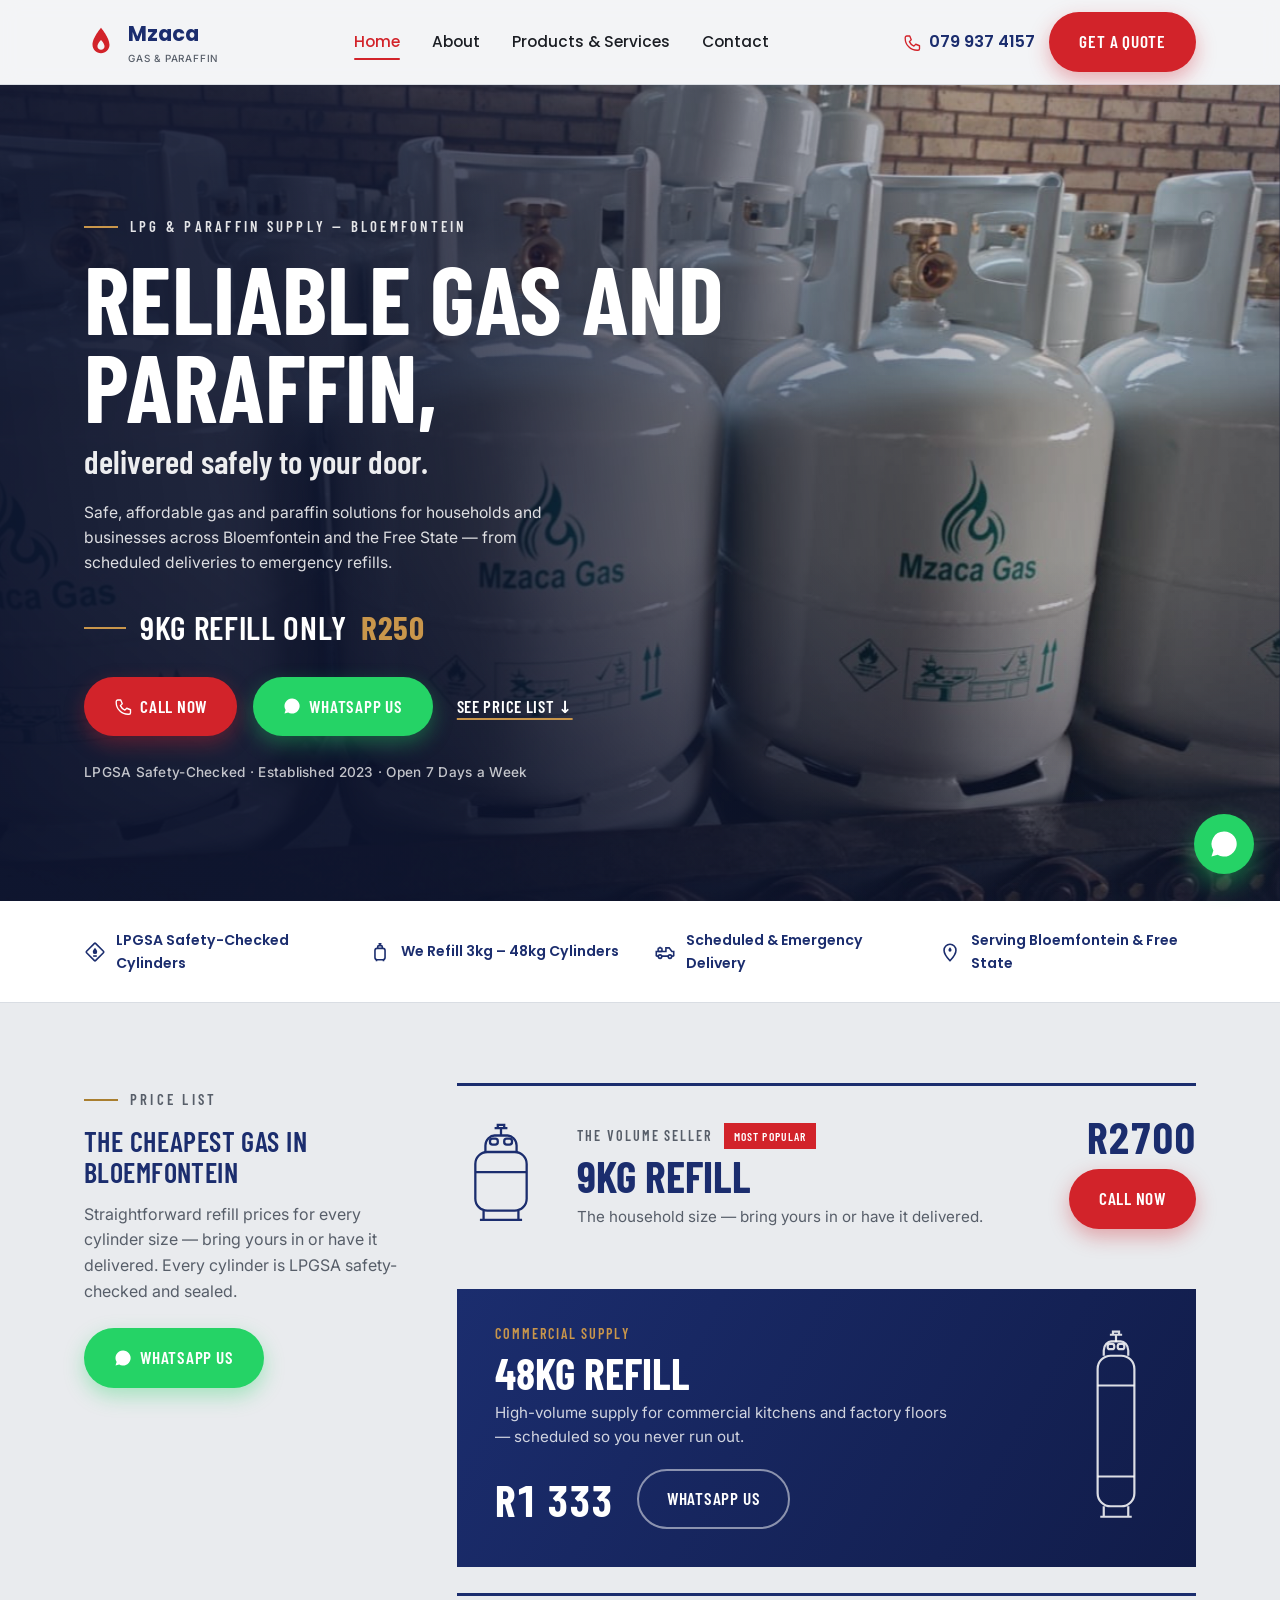
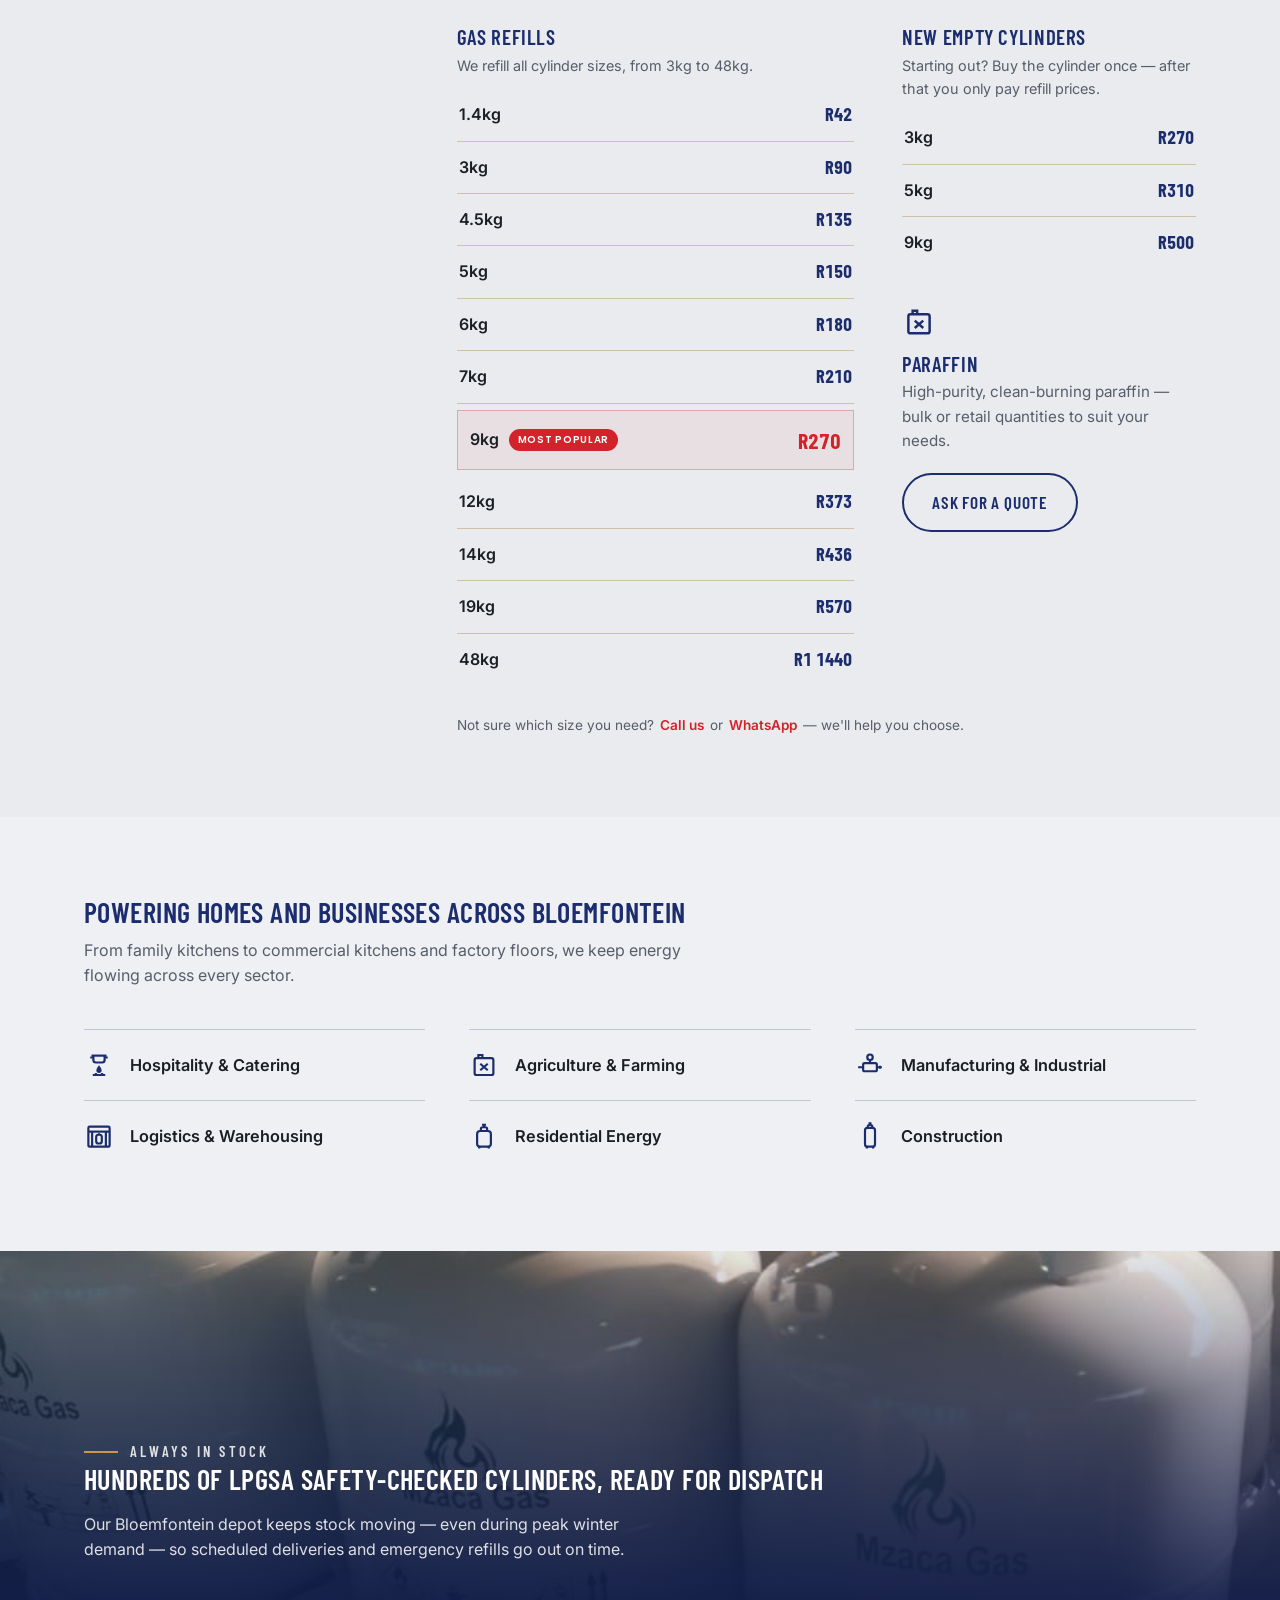
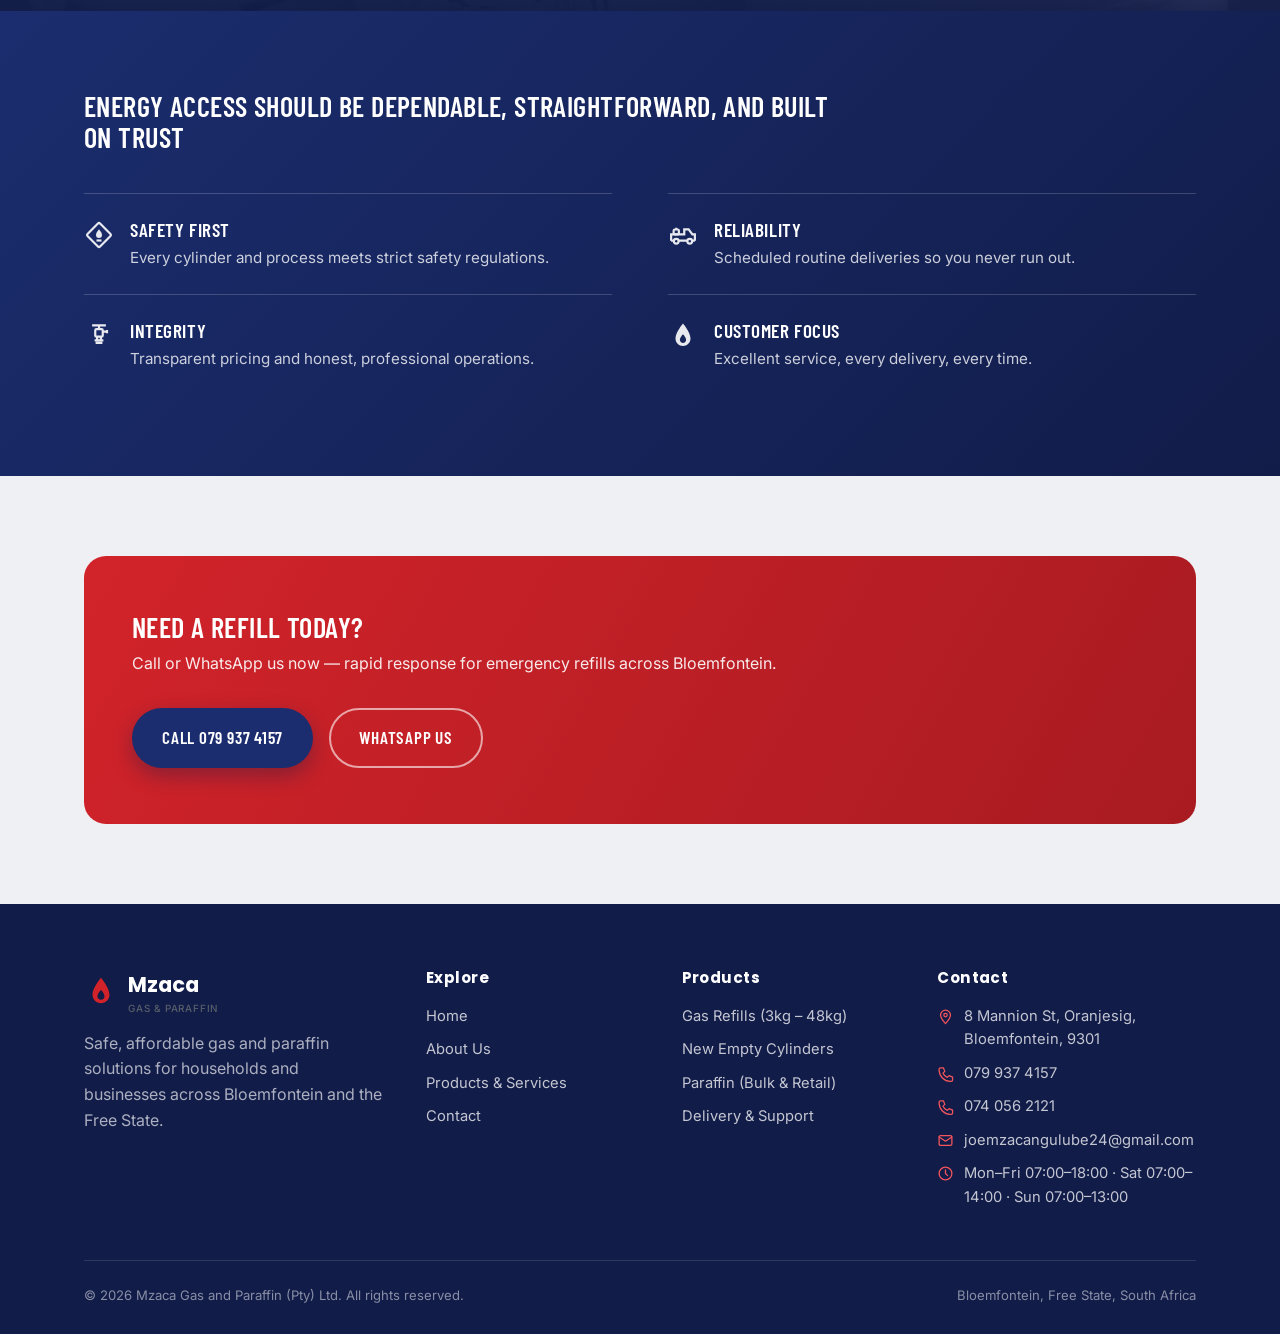
==== commit 7c73946e: "missed changes update" ====
--- a/index.html
+++ b/index.html
@@ -283,7 +283,7 @@
             <p class="feature-note">The household size — bring yours in or have it delivered.</p>
           </div>
           <div class="feature-buy">
-            <p class="feature-price">R250</p>
+            <p class="feature-price">R2700</p>
             <a class="btn btn-primary" href="tel:+27799374157">Call Now</a>
           </div>
         </article>
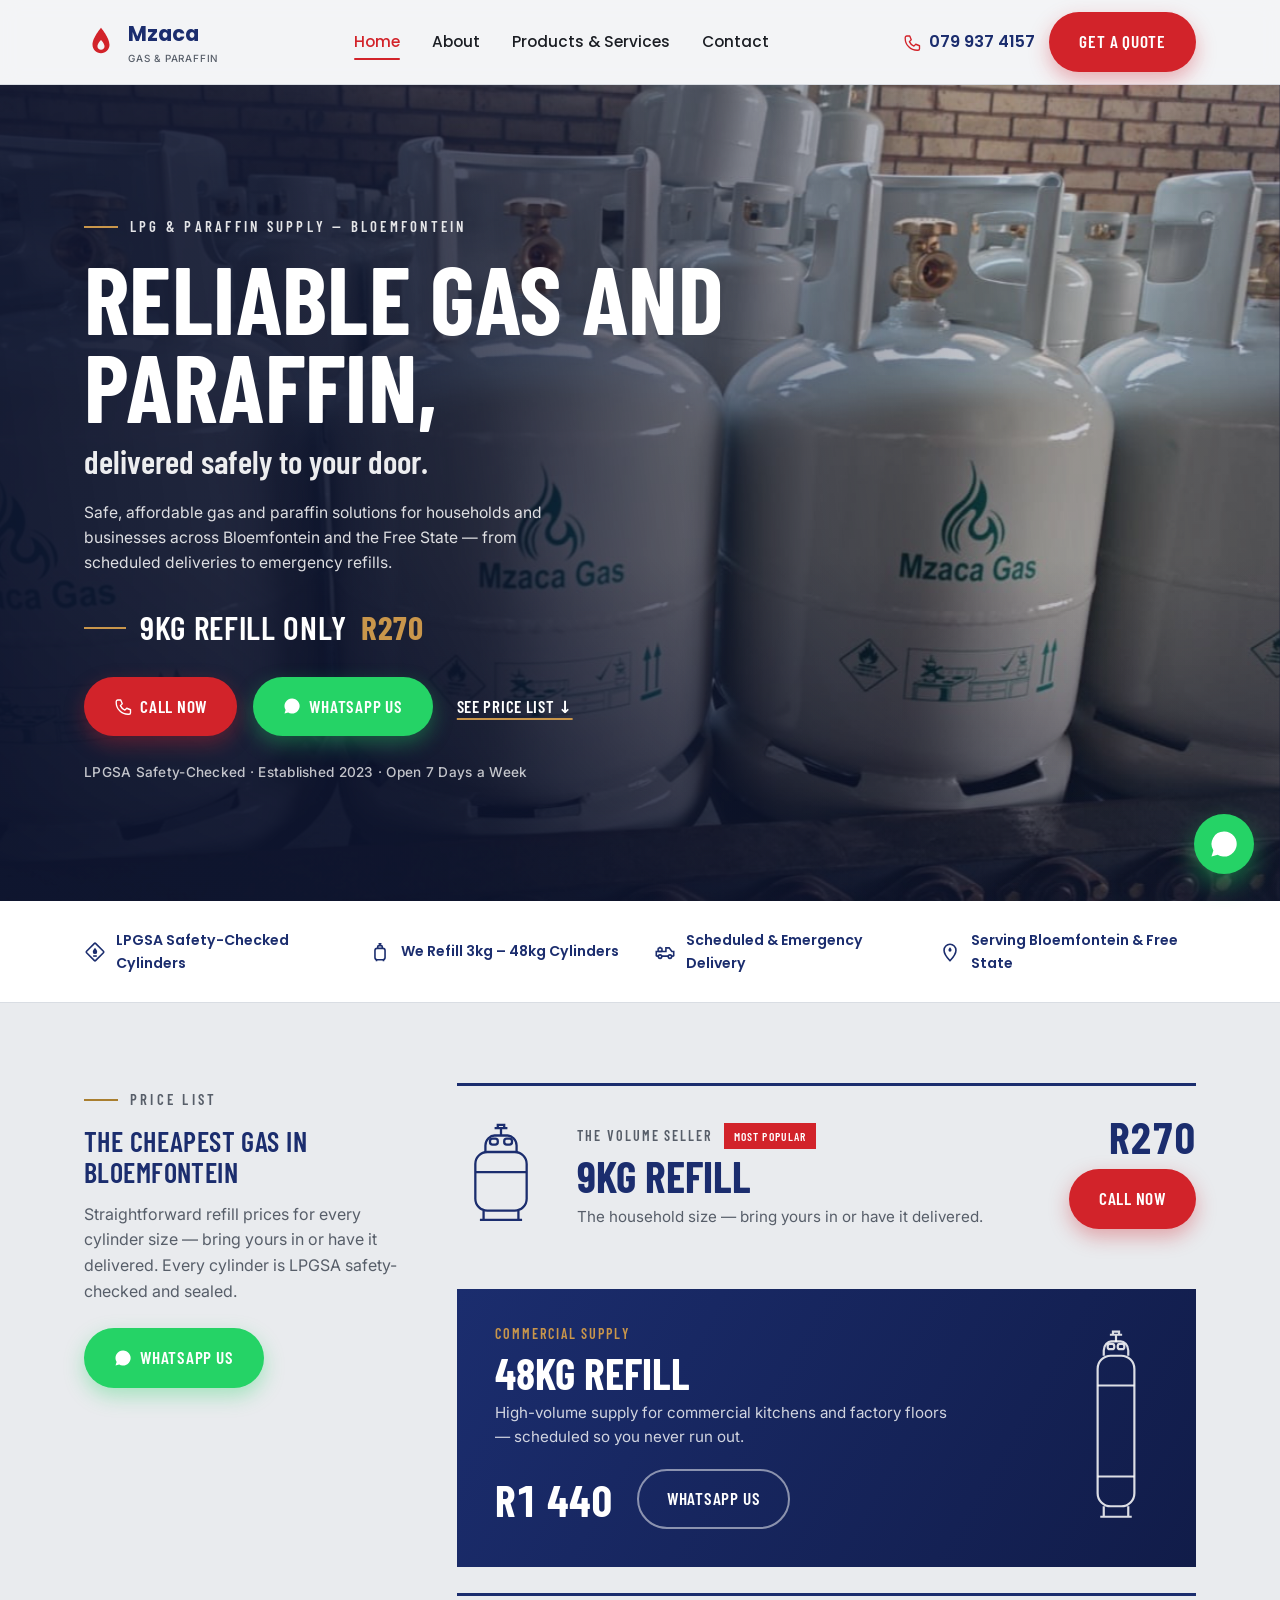
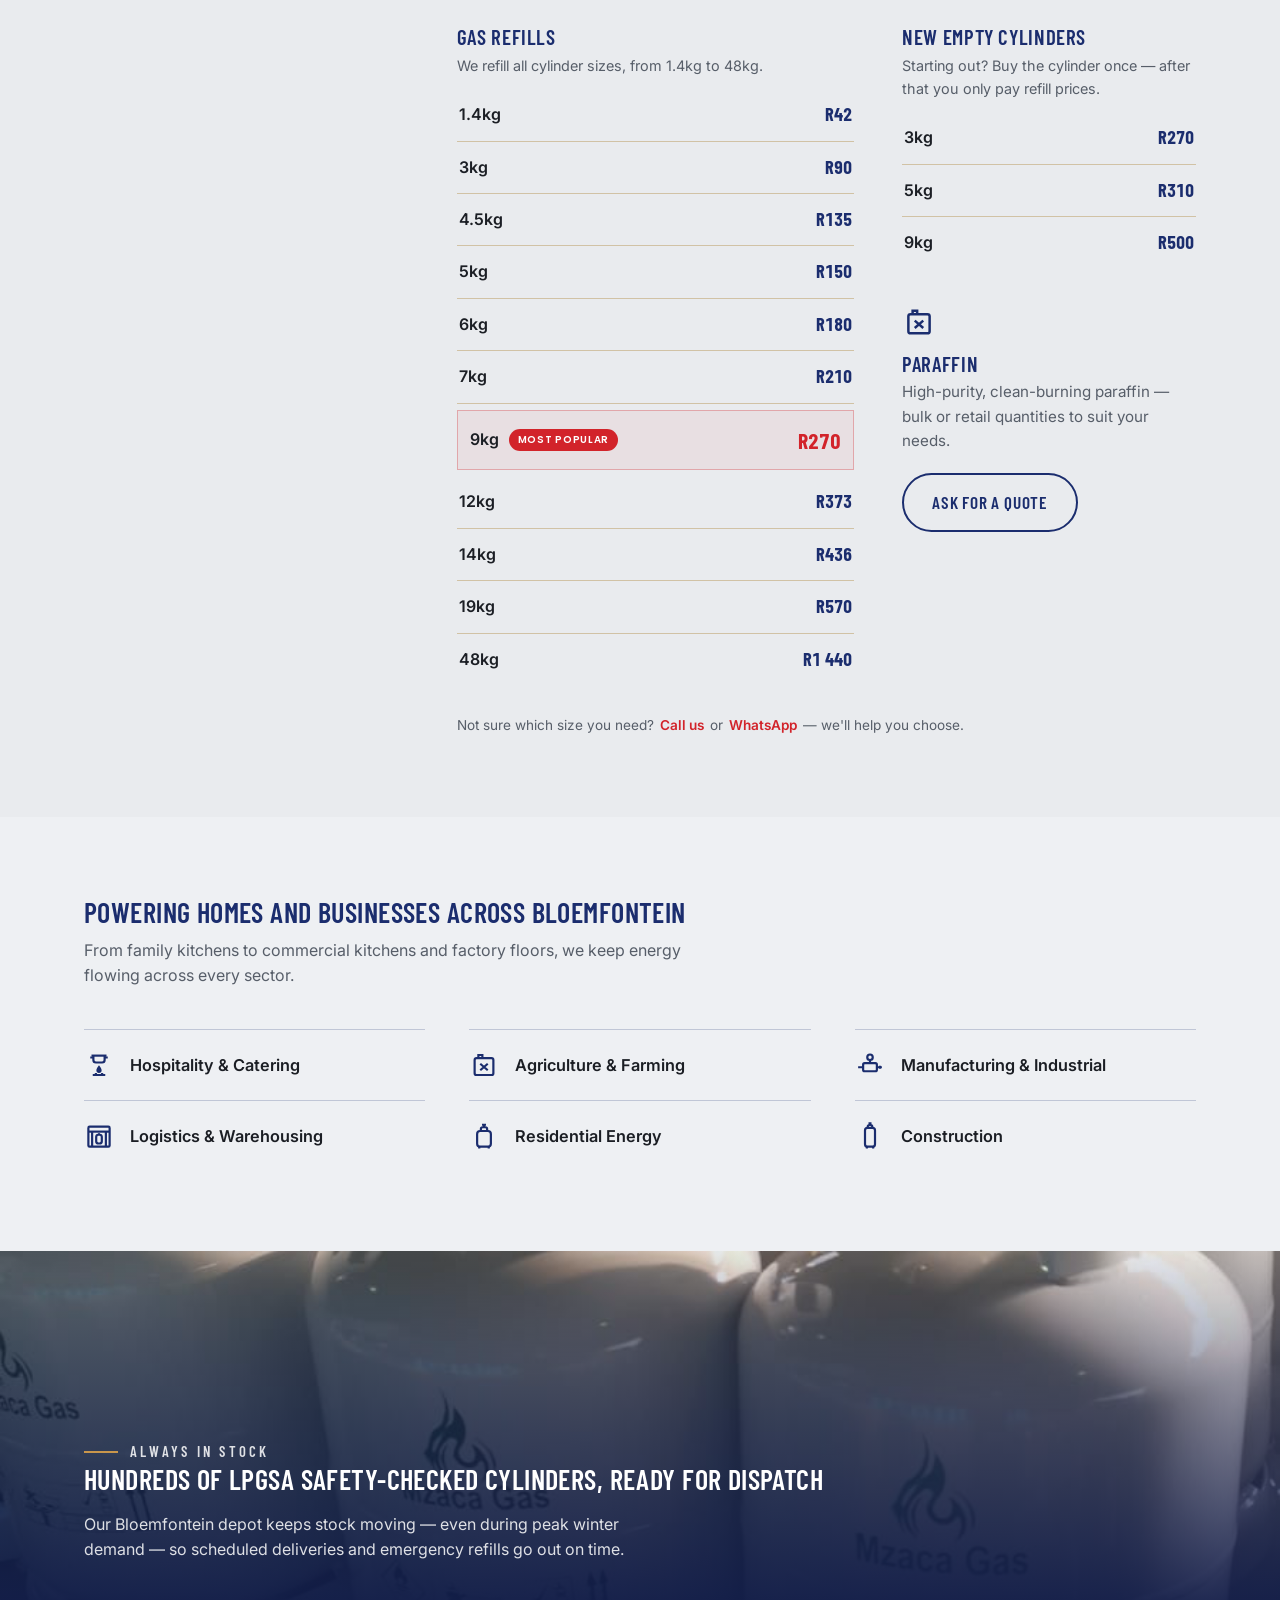
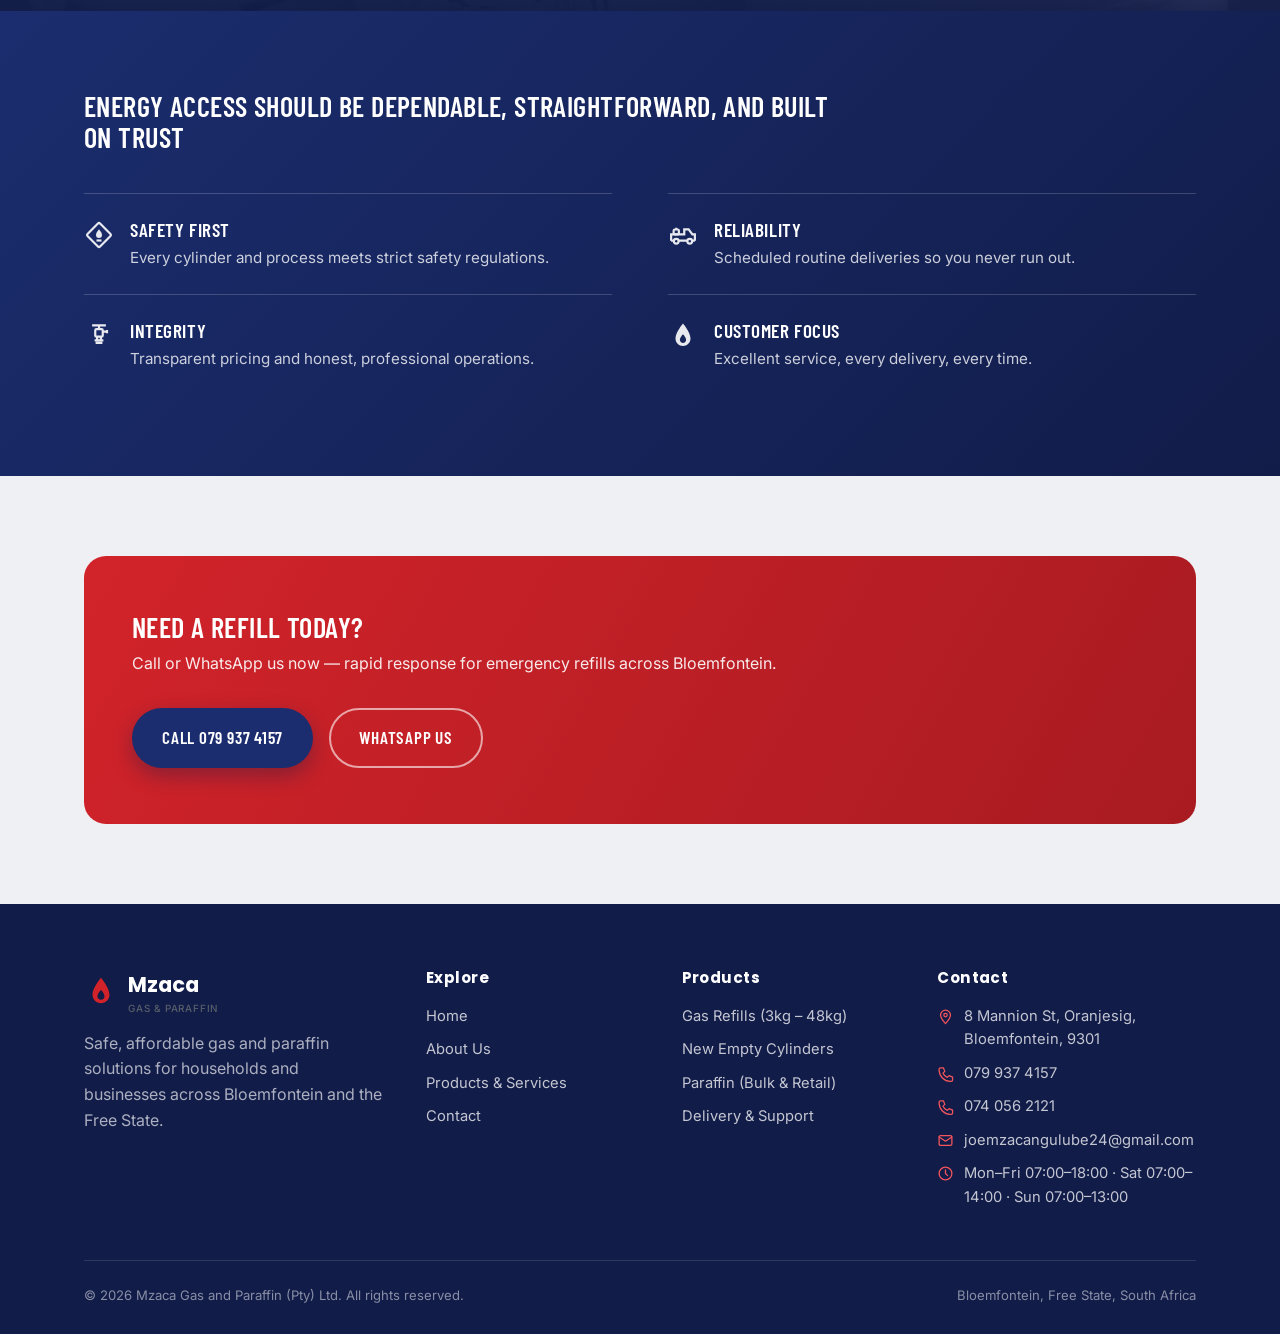
==== commit 3256deb1: "Fix price mismatches: 9kg R270, 48kg R1 440 across home and services pages - Correct 9kg feature car" ====
--- a/index.html
+++ b/index.html
@@ -6,7 +6,7 @@
   <meta name="viewport" content="width=device-width, initial-scale=1.0">
   <title>Mzaca Gas and Paraffin | LPG Gas &amp; Paraffin Delivery in Bloemfontein</title>
   <meta name="description"
-    content="Mzaca Gas and Paraffin (Pty) Ltd refills LPG gas cylinders from 3kg to 48kg — 9kg refill only R250 — and supplies quality paraffin to homes and businesses in Bloemfontein, Free State. Open 7 days a week.">
+    content="Mzaca Gas and Paraffin (Pty) Ltd refills LPG gas cylinders from 1.4kg to 48kg — 9kg refill only R270 — and supplies quality paraffin to homes and businesses in Bloemfontein, Free State. Open 7 days a week.">
   <meta name="keywords"
     content="gas Bloemfontein, LPG Bloemfontein, gas refill Bloemfontein, cheapest gas Bloemfontein, paraffin Bloemfontein, gas delivery Free State, 9kg gas refill price, 19kg gas cylinder, 48kg gas cylinder">
   <link rel="canonical" href="https://www.mzacagasparaffin.com/">
@@ -14,7 +14,7 @@
   <meta property="og:site_name" content="Mzaca Gas and Paraffin">
   <meta property="og:title" content="Mzaca Gas and Paraffin | LPG Gas &amp; Paraffin Delivery in Bloemfontein">
   <meta property="og:description"
-    content="Cheapest gas in Bloemfontein — LPG refills from 3kg to 48kg, 9kg only R250. Safe, affordable gas and paraffin for homes and businesses.">
+    content="Cheapest gas in Bloemfontein — LPG refills from 1.4kg to 48kg, 9kg only R270. Safe, affordable gas and paraffin for homes and businesses.">
   <meta property="og:url" content="https://www.mzacagasparaffin.com/">
   <meta property="og:image" content="https://www.mzacagasparaffin.com/assets/images/cylinders-lineup.jpg">
   <meta property="og:image:width" content="1280">
@@ -53,7 +53,7 @@
     { "@type": "OpeningHoursSpecification", "dayOfWeek": "Saturday", "opens": "07:00", "closes": "14:00" },
     { "@type": "OpeningHoursSpecification", "dayOfWeek": "Sunday", "opens": "07:00", "closes": "13:00" }
   ],
-  "priceRange": "R83 - R1333"
+  "priceRange": "R42 - R1440"
 }
 </script>
 </head>
@@ -203,7 +203,7 @@
       </h1>
       <p class="lead">Safe, affordable gas and paraffin solutions for households and businesses across Bloemfontein and
         the Free State — from scheduled deliveries to emergency refills.</p>
-      <p class="hero-price">9kg refill only <strong>R250</strong></p>
+      <p class="hero-price">9kg refill only <strong>R270</strong></p>
       <div class="cta-row hero-cta">
         <a class="btn btn-primary" href="tel:+27799374157">
           <svg viewBox="0 0 24 24" fill="none" stroke="currentColor" stroke-width="1.8" stroke-linecap="round"
@@ -283,7 +283,7 @@
             <p class="feature-note">The household size — bring yours in or have it delivered.</p>
           </div>
           <div class="feature-buy">
-            <p class="feature-price">R2700</p>
+            <p class="feature-price">R270</p>
             <a class="btn btn-primary" href="tel:+27799374157">Call Now</a>
           </div>
         </article>
@@ -295,7 +295,7 @@
             <p class="feature-note">High-volume supply for commercial kitchens and factory floors — scheduled so you
               never run out.</p>
             <div class="feature-buy">
-              <p class="feature-price">R1&nbsp;333</p>
+              <p class="feature-price">R1&nbsp;440</p>
               <a class="btn btn-outline"
                 href="https://wa.me/27799374157?text=Hi%20Mzaca%2C%20I%27d%20like%20to%20find%20out%20more%20about%20your%20gas%20and%20paraffin%20supply."
                 target="_blank" rel="noopener">WhatsApp Us</a>
@@ -310,7 +310,7 @@
         <div class="ledger-cols">
           <div class="ledger-block">
             <h3>Gas Refills</h3>
-            <p class="panel-note">We refill all cylinder sizes, from 3kg to 48kg.</p>
+            <p class="panel-note">We refill all cylinder sizes, from 1.4kg to 48kg.</p>
             <ul class="ledger-list">
               <li><span class="size">1.4kg</span><span class="amount">R42</span></li>
               <li><span class="size">3kg</span><span class="amount">R90</span></li>
@@ -323,7 +323,7 @@
               <li><span class="size">12kg</span><span class="amount">R373</span></li>
               <li><span class="size">14kg</span><span class="amount">R436</span></li>
               <li><span class="size">19kg</span><span class="amount">R570</span></li>
-              <li><span class="size">48kg</span><span class="amount">R1&nbsp;1440</span></li>
+              <li><span class="size">48kg</span><span class="amount">R1&nbsp;440</span></li>
             </ul>
           </div>
           <div class="ledger-side">
